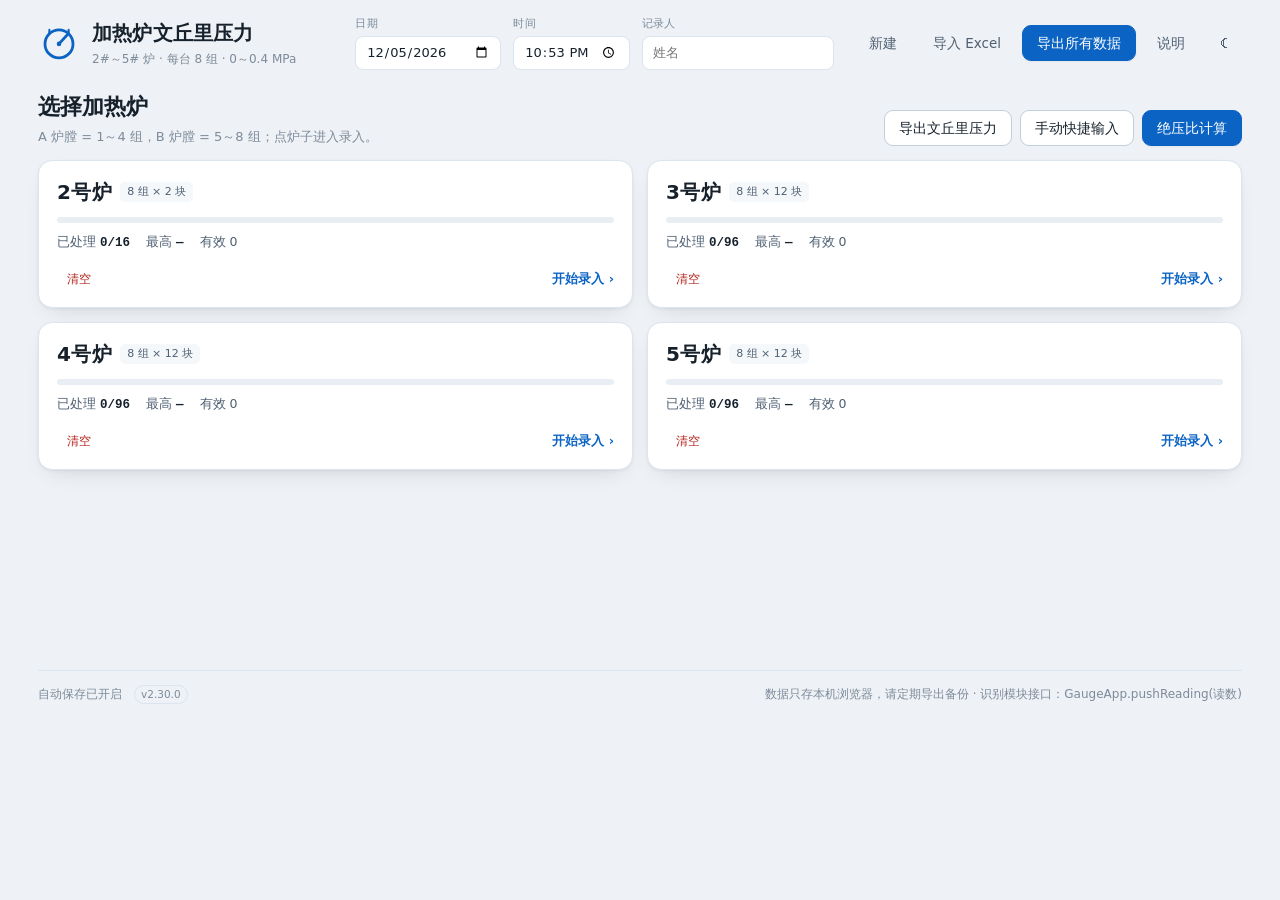
==== 读表软件_手机版.html @ d8439506 "feat: 导出和绝压比多页选择炉子与炉膛" ====
<!doctype html>
<html lang="zh-CN" data-theme="light">
<head>
<!-- 单文件手机版：CSS/JS 已内联，可直接发到手机用浏览器打开 -->
<meta charset="utf-8">
<meta name="viewport" content="width=device-width, initial-scale=1, viewport-fit=cover">
<meta name="color-scheme" content="light dark">
<meta name="theme-color" content="#0b64c4">
<meta name="mobile-web-app-capable" content="yes">
<meta name="apple-mobile-web-app-capable" content="yes">
<meta name="apple-mobile-web-app-status-bar-style" content="default">
<meta name="apple-mobile-web-app-title" content="读表">
<title>加热炉文丘里压力 · 快捷读数</title>
<link rel="icon" href="data:image/svg+xml,%3Csvg xmlns='http://www.w3.org/2000/svg' viewBox='0 0 48 48'%3E%3Ccircle cx='24' cy='25' r='16' fill='%23f4f7fb' stroke='%230b64c4' stroke-width='3'/%3E%3Cpath d='M24 25l9-11' stroke='%230b64c4' stroke-width='3' stroke-linecap='round'/%3E%3Ccircle cx='24' cy='25' r='2.6' fill='%230b64c4'/%3E%3C/svg%3E">
<link rel="manifest" href="manifest.webmanifest">
<link rel="apple-touch-icon" href="icons/apple-touch-icon.png">
<script>
window.addEventListener('beforeinstallprompt', function (e) {
  e.preventDefault();
  window.__hvpInstallPrompt = e;
});
</script>
<style>
/* ==========================================================================
   加热炉文丘里压力 · 样式
   浅色 / 深色、桌面 / 手机
   ========================================================================== */

:root {
  --bg: #eef1f5;
  --surface: #ffffff;
  --surface-2: #f5f8fb;
  --surface-3: #e9eef4;
  --line: #dce4ed;
  --line-strong: #c3cedb;
  --text: #16212c;
  --text-2: #4f6072;
  --muted: #7d8b9b;
  --brand: #0b64c4;
  --brand-dark: #0954a6;
  --brand-weak: #e8f1fc;
  --brand-ring: rgba(11, 100, 196, .18);
  --ok: #0f7a4d;
  --ok-weak: #e6f5ee;
  --warn: #a85a00;
  --warn-weak: #fdf1de;
  --danger: #b3261e;
  --danger-weak: #fdecea;
  --ex: #8b97a5;
  --shadow-sm: 0 1px 2px rgba(16, 32, 48, .05);
  --shadow: 0 1px 3px rgba(16, 32, 48, .06), 0 10px 24px -12px rgba(16, 32, 48, .16);
  --mono: ui-monospace, "Cascadia Mono", "SFMono-Regular", Consolas, "Liberation Mono", monospace;
  --sans: "Microsoft YaHei", "PingFang SC", "Hiragino Sans GB", "Noto Sans SC",
    "Source Han Sans SC", system-ui, -apple-system, "Segoe UI", Roboto, sans-serif;
}

[data-theme="dark"] {
  --bg: #0e151e;
  --surface: #172029;
  --surface-2: #1c2733;
  --surface-3: #22303f;
  --line: #2a3846;
  --line-strong: #3b4c5e;
  --text: #e8eef5;
  --text-2: #a9b8c8;
  --muted: #7f8fa2;
  --brand: #4a9bf0;
  --brand-dark: #2f86e0;
  --brand-weak: #16283c;
  --brand-ring: rgba(74, 155, 240, .25);
  --ok: #3ec28a;
  --ok-weak: #12301f;
  --warn: #f0a94a;
  --warn-weak: #33250f;
  --danger: #f06a60;
  --danger-weak: #361715;
  --ex: #6f7d8c;
  --shadow-sm: 0 1px 2px rgba(0, 0, 0, .3);
  --shadow: 0 1px 3px rgba(0, 0, 0, .4);
  color-scheme: dark;
}

* { box-sizing: border-box; }

html, body { margin: 0; padding: 0; }

body {
  background: var(--bg);
  color: var(--text);
  font-family: var(--sans);
  font-size: 14px;
  line-height: 1.5;
  -webkit-font-smoothing: antialiased;
}

[hidden] { display: none !important; }

:focus-visible { outline: 2px solid var(--brand); outline-offset: 2px; }

.app-shell {
  max-width: 1240px;
  margin: 0 auto;
  padding: 14px 18px 32px;
}

/* ---------------------------------------------------------------- 顶部 */

.topbar {
  display: flex;
  align-items: center;
  gap: 20px;
  flex-wrap: wrap;
  padding: 2px 0 14px;
}

.brand { display: flex; align-items: center; gap: 12px; }

.brand-mark { width: 42px; height: 42px; color: var(--brand); flex: none; }

.brand-text h1 {
  margin: 0;
  font-size: 20px;
  font-weight: 700;
  letter-spacing: .01em;
}

.brand-sub { margin: 2px 0 0; font-size: 12px; color: var(--muted); }

.meta-fields {
  display: flex;
  align-items: flex-end;
  gap: 12px;
  flex-wrap: wrap;
  margin-left: auto;
}

.field { display: flex; flex-direction: column; gap: 3px; min-width: 0; }

.field > span { font-size: 11px; color: var(--muted); letter-spacing: .02em; }

.field > input,
.field > select,
.field > textarea {
  height: 34px;
  padding: 0 10px;
  border: 1px solid var(--line);
  border-radius: 8px;
  background: var(--surface);
  color: var(--text);
  font: inherit;
  font-size: 13px;
  min-width: 0;
}

.field > input:focus,
.field > select:focus,
.field > textarea:focus {
  outline: none;
  border-color: var(--brand);
  box-shadow: 0 0 0 3px var(--brand-ring);
}

.topbar-actions { display: flex; align-items: center; gap: 6px; }

/* ---------------------------------------------------------------- 按钮 */

.btn {
  display: inline-flex;
  align-items: center;
  justify-content: center;
  gap: 6px;
  height: 36px;
  padding: 0 14px;
  border: 1px solid var(--line-strong);
  border-radius: 9px;
  background: var(--surface);
  color: var(--text);
  font: inherit;
  font-size: 13.5px;
  font-weight: 500;
  cursor: pointer;
  white-space: nowrap;
  transition: border-color .12s, background .12s, color .12s, transform .06s;
}

.btn:hover { border-color: var(--brand); color: var(--brand); }
.btn:active { transform: translateY(1px); }
.btn:disabled { opacity: .45; cursor: not-allowed; transform: none; }
.btn:disabled:hover { border-color: var(--line-strong); color: var(--text); }

.btn.primary {
  background: var(--brand);
  border-color: var(--brand);
  color: #fff;
  box-shadow: var(--shadow-sm);
}

.btn.primary:hover { background: var(--brand-dark); border-color: var(--brand-dark); color: #fff; }

.btn.ghost { border-color: transparent; background: transparent; color: var(--text-2); }

.btn.ghost:hover { background: var(--surface-2); color: var(--brand); }

.btn.install-btn { border-color: var(--brand); color: var(--brand); font-weight: 600; }

.btn.install-btn:hover { background: var(--brand-weak); border-color: var(--brand); color: var(--brand); }

.btn.danger-text { color: var(--danger); }
.btn.danger-text:hover { border-color: var(--danger); color: var(--danger); }

.btn.sm { height: 28px; padding: 0 9px; font-size: 12px; border-radius: 7px; }

.icon-btn {
  width: 36px;
  height: 36px;
  display: inline-flex;
  align-items: center;
  justify-content: center;
  border: 1px solid transparent;
  border-radius: 9px;
  background: transparent;
  color: var(--text-2);
  font-size: 16px;
  cursor: pointer;
}

.icon-btn:hover { background: var(--surface-2); color: var(--brand); }

/* ---------------------------------------------------------------- 页面标题 */

.view { min-height: 62vh; }

.file-warning {
  display: flex;
  align-items: flex-start;
  gap: 10px;
  flex-wrap: wrap;
  margin: 4px 0 14px;
  padding: 10px 12px;
  border: 1px solid #e6c46a;
  border-radius: 10px;
  background: #fff8e1;
  color: #6b4e00;
  font-size: 12.5px;
  line-height: 1.6;
}

.file-warning strong { flex: none; }

[data-theme="dark"] .file-warning {
  border-color: #6b5a25;
  background: #2a2415;
  color: #e8d79a;
}

.page-head {
  display: flex;
  align-items: flex-end;
  justify-content: space-between;
  gap: 14px;
  flex-wrap: wrap;
  margin: 6px 0 14px;
}

.page-title { margin: 0; font-size: 22px; font-weight: 700; }

.page-sub { margin: 4px 0 0; font-size: 13px; color: var(--muted); }

.page-actions { display: flex; gap: 8px; flex-wrap: wrap; justify-content: flex-end; }

.hint-line {
  margin: 14px 0 0;
  font-size: 12.5px;
  color: var(--muted);
  line-height: 1.7;
}

/* ---------------------------------------------------------------- 手动快捷输入 */

.quick-paste {
  margin: 0 0 14px;
  padding: 12px;
  border: 1px solid var(--line);
  border-radius: 12px;
  background: var(--surface);
}

.quick-paste-head {
  display: flex;
  align-items: baseline;
  gap: 10px;
  flex-wrap: wrap;
  margin-bottom: 8px;
}

.quick-paste-head strong { font-size: 14px; }

.quick-text {
  width: 100%;
  min-height: 132px;
  resize: vertical;
  padding: 10px 12px;
  border: 1px solid var(--line-strong);
  border-radius: 9px;
  background: var(--surface-2);
  color: var(--text);
  font-family: var(--mono);
  font-size: 13px;
  line-height: 1.6;
}

.quick-text:focus { outline: 2px solid var(--brand-ring); border-color: var(--brand); }

.quick-paste-actions {
  display: flex;
  gap: 8px;
  flex-wrap: wrap;
  margin-top: 8px;
}

.quick-issues {
  margin: 0 0 12px;
  padding: 10px 12px;
  border: 1px solid var(--line);
  border-radius: 10px;
  background: var(--surface);
}

.quick-issue {
  font-size: 12.5px;
  line-height: 1.7;
  color: var(--text-2);
}

.quick-issue + .quick-issue { margin-top: 4px; }

.quick-issue.error { color: var(--danger); }

.quick-issue.warn { color: #8a5a00; }

[data-theme="dark"] .quick-issue.warn { color: #e8c16a; }

.quick-success {
  margin: 0 0 12px;
  padding: 9px 12px;
  border: 1px solid var(--ok);
  border-radius: 10px;
  color: var(--ok);
  background: var(--ok-weak);
  font-size: 13px;
}

.quick-empty {
  padding: 28px 12px;
  text-align: center;
  color: var(--muted);
  font-size: 13px;
}

.quick-furnace {
  margin: 0 0 14px;
  padding: 12px;
  border: 1px solid var(--line);
  border-radius: 12px;
  background: var(--surface);
}

.quick-f-head {
  display: flex;
  align-items: center;
  gap: 10px;
  flex-wrap: wrap;
}

.quick-f-head h3 { margin: 0; font-size: 17px; }

.quick-f-head .tag { margin-left: auto; }

.quick-f-head .seg { margin-left: auto; }

.quick-groups {
  display: grid;
  grid-template-columns: repeat(2, minmax(0, 1fr));
  gap: 10px;
  margin-top: 10px;
}

.quick-group {
  min-width: 0;
  padding: 10px;
  border: 1px solid var(--line);
  border-radius: 10px;
  background: var(--surface-2);
}

.quick-group-head {
  display: flex;
  align-items: center;
  justify-content: space-between;
  gap: 8px;
  margin-bottom: 6px;
}

.quick-group-head strong { font-size: 13px; }

.quick-group-head .tag.small {
  margin: 0;
  padding: 1px 6px;
  font-size: 10.5px;
}

.quick-editors {
  display: flex;
  align-items: flex-end;
  justify-content: space-between;
  gap: 12px;
}

.quick-field {
  display: flex;
  flex-direction: column;
  align-items: center;
  gap: 4px;
}

.quick-label {
  font-size: 10.5px;
  color: var(--muted);
  white-space: nowrap;
}

.quick-gauge {
  display: flex;
  flex-direction: column;
  align-items: center;
  gap: 1px;
}

.quick-gauge-value {
  min-width: 48px;
  text-align: center;
  font-size: 22px;
  font-variant-numeric: tabular-nums;
  line-height: 1.15;
}

.quick-gauge-value.is-empty { color: var(--muted); }

.quick-gauge-row {
  display: flex;
  align-items: center;
  gap: 10px;
}

.quick-gauge-slider-wrap {
  display: flex;
  flex-direction: column;
  align-items: center;
  gap: 1px;
}

.quick-gauge-slider {
  width: 110px;
  height: 24px;
  accent-color: var(--brand);
  cursor: pointer;
  touch-action: pan-y;
}

.quick-gauge-scale {
  display: flex;
  justify-content: space-between;
  width: 100%;
  color: var(--muted);
  font-size: 9px;
}

.qstep {
  display: inline-flex;
  align-items: center;
  justify-content: center;
  width: 34px;
  height: 24px;
  padding: 0;
  border: 1px solid var(--line-strong);
  border-radius: 5px;
  background: var(--surface);
  color: var(--brand);
  font-size: 11px;
  line-height: 1;
  cursor: pointer;
  touch-action: manipulation;
}

.qstep:hover { background: var(--brand-weak); border-color: var(--brand); }

.quick-digits {
  display: flex;
  align-items: flex-start;
  gap: 5px;
}

.quick-int {
  padding-top: 22px;
  font-size: 20px;
  font-variant-numeric: tabular-nums;
}

.q-digit {
  display: flex;
  flex-direction: column;
  align-items: center;
  gap: 1px;
}

.q-digit strong {
  width: 22px;
  text-align: center;
  font-size: 23px;
  font-variant-numeric: tabular-nums;
  line-height: 1.15;
}

.q-digit.is-empty strong { color: var(--muted); }

.q-digit .qstep { width: 30px; height: 22px; font-size: 10px; }

.q-digit-label {
  margin-top: 1px;
  font-size: 9.5px;
  color: var(--muted);
  white-space: nowrap;
}

.quick-apply {
  display: flex;
  align-items: center;
  justify-content: flex-end;
  gap: 12px;
  flex-wrap: wrap;
  margin: 16px 0 0;
  padding: 12px;
  border: 1px solid var(--line);
  border-radius: 12px;
  background: var(--surface);
}

.quick-apply-hint {
  flex: 1;
  min-width: 220px;
  font-size: 12px;
  color: var(--muted);
}

.quick-select-footer {
  display: flex;
  justify-content: flex-end;
  gap: 8px;
  flex-wrap: wrap;
  margin-top: 10px;
}

@media (max-width: 640px) {
  .quick-select-footer .btn { flex: 1; }
}

.quick-select-grid {
  display: grid;
  grid-template-columns: repeat(2, minmax(0, 1fr));
  gap: 12px;
  margin: 0 0 14px;
}

.quick-select-card {
  position: relative;
  padding: 14px 14px 46px;
  border: 1px solid var(--line);
  border-radius: 12px;
  background: var(--surface);
  cursor: pointer;
  transition: border-color .15s, box-shadow .15s;
}

.quick-select-card:hover,
.quick-select-card:focus-visible {
  border-color: var(--brand);
  box-shadow: 0 0 0 3px var(--brand-ring);
  outline: none;
}

.quick-select-card.is-empty {
  border-style: dashed;
  background: var(--surface-2);
}

.quick-select-card.is-empty .fc-go { color: var(--muted); }

.quick-select-head {
  display: flex;
  align-items: center;
  gap: 8px;
  flex-wrap: wrap;
}

.quick-select-head h3 { margin: 0; font-size: 20px; }

.quick-select-sub {
  margin: 6px 0 0;
  font-size: 12px;
  color: var(--muted);
}

.quick-select-controls {
  display: flex;
  align-items: center;
  justify-content: flex-end;
  gap: 8px;
  flex-wrap: wrap;
  margin-top: 8px;
  padding-right: 78px;
}

.quick-select-controls .seg { margin-left: auto; }

.quick-select-card .fc-go {
  position: absolute;
  right: 14px;
  bottom: 12px;
  color: var(--brand);
  font-size: 13px;
  font-weight: 600;
}

.quick-furnace-bar {
  display: flex;
  align-items: center;
  justify-content: space-between;
  gap: 12px;
  flex-wrap: wrap;
  max-width: 760px;
  margin: 0 auto 12px;
  padding: 10px 12px;
  border: 1px solid var(--line);
  border-radius: 12px;
  background: var(--surface);
}

.quick-progress strong { font-size: 17px; }

.quick-progress span { font-size: 12px; color: var(--muted); }

.quick-bar-actions {
  display: flex;
  align-items: center;
  gap: 8px;
  flex-wrap: wrap;
}

.quick-bar-actions .tag { margin: 0; }

.quick-reverse.active {
  border-color: var(--brand);
  color: var(--brand);
  background: var(--brand-weak);
}

.quick-single-wrap {
  max-width: 760px;
  margin: 0 auto;
}

.quick-default-hint {
  max-width: 760px;
  margin: 0 auto 10px;
  padding: 8px 12px;
  border: 1px dashed var(--line-strong);
  border-radius: 9px;
  background: var(--surface-2);
  color: var(--muted);
  font-size: 12px;
  line-height: 1.6;
}

.quick-group-single {
  padding: 20px;
  min-height: 220px;
}

.quick-group-single .quick-group-head { margin-bottom: 14px; }

.quick-group-single .quick-group-head strong { font-size: 20px; }

.quick-group-single .quick-group-head .tag.small {
  padding: 2px 9px;
  font-size: 12px;
}

.quick-group-single .quick-editors {
  gap: 24px;
  justify-content: space-around;
  align-items: center;
}

.quick-group-single .quick-label { font-size: 13px; }

.quick-group-single .quick-gauge-value {
  min-width: 100px;
  font-size: 52px;
}

.quick-group-single .quick-gauge-slider {
  width: 140px;
  height: 30px;
}

.quick-group-single .qstep {
  width: 46px;
  height: 36px;
  border-radius: 7px;
  font-size: 16px;
}

.quick-group-single .q-digit .qstep {
  width: 42px;
  height: 32px;
  font-size: 14px;
}

.quick-group-single .q-digit strong {
  width: 36px;
  font-size: 48px;
}

.quick-group-single .quick-int {
  padding-top: 34px;
  font-size: 40px;
}

.quick-group-single .q-digit-label {
  margin-top: 3px;
  font-size: 11.5px;
}

.quick-nav {
  display: flex;
  gap: 10px;
  max-width: 760px;
  margin: 14px auto 0;
}

.quick-nav .btn {
  flex: 1;
  height: 46px;
  font-size: 15px;
}

.quick-nav .btn[disabled] {
  opacity: .4;
  cursor: not-allowed;
}

.quick-nav-hint {
  max-width: 760px;
  margin: 8px auto 0;
  text-align: center;
  font-size: 12px;
  color: var(--muted);
}

.quick-furnace-apply {
  display: flex;
  align-items: center;
  justify-content: flex-end;
  gap: 10px;
  flex-wrap: wrap;
  max-width: 760px;
  margin: 16px auto 0;
  padding: 12px;
  border: 1px solid var(--line);
  border-radius: 12px;
  background: var(--surface);
}

@media (max-width: 760px) {
  .quick-groups { grid-template-columns: 1fr; }
  .quick-editors { gap: 10px; }
  .quick-apply { justify-content: stretch; }
  .quick-apply .btn { flex: 1; }
  .quick-select-grid { grid-template-columns: 1fr; }
  .quick-furnace-bar {
    flex-direction: column;
    align-items: stretch;
  }
  .quick-bar-actions { justify-content: space-between; }
  .quick-group-single { padding: 14px; }
  .quick-group-single .quick-editors { gap: 12px; }
  .quick-group-single .quick-gauge-value { font-size: 44px; min-width: 80px; }
  .quick-group-single .quick-gauge-slider { width: 100px; height: 28px; }
  .quick-group-single .quick-gauge-row { gap: 4px; flex-direction: column; }
  .quick-group-single .q-digit strong { width: 30px; font-size: 42px; }
  .quick-group-single .quick-int { padding-top: 30px; font-size: 34px; }
  .quick-group-single .qstep { width: 40px; height: 32px; font-size: 14px; }
  .quick-group-single .q-digit .qstep { width: 36px; height: 29px; font-size: 12px; }
  .quick-furnace-apply { justify-content: stretch; }
  .quick-furnace-apply .btn { flex: 1; }
}

@media (max-width: 380px) {
  .qstep { width: 30px; height: 23px; }
  .q-digit .qstep { width: 27px; height: 21px; }
  .q-digit strong { width: 20px; font-size: 21px; }
  .quick-int { font-size: 18px; }
  .quick-gauge-value { font-size: 20px; }
  .quick-group-single .quick-gauge-value { font-size: 38px; min-width: 70px; }
  .quick-group-single .quick-gauge-slider { width: 78px; height: 26px; }
  .quick-group-single .q-digit strong { width: 26px; font-size: 38px; }
  .quick-group-single .quick-int { padding-top: 26px; font-size: 30px; }
  .quick-group-single .qstep { width: 34px; height: 29px; }
  .quick-group-single .q-digit .qstep { width: 31px; height: 26px; }
}

/* ---------------------------------------------------------------- 指标 */

.kpis {
  display: grid;
  grid-template-columns: repeat(3, minmax(0, 1fr));
  gap: 12px;
  margin-bottom: 16px;
}

.kpi {
  display: flex;
  flex-direction: column;
  gap: 2px;
  padding: 13px 16px;
  border: 1px solid var(--line);
  border-radius: 12px;
  background: var(--surface);
  box-shadow: var(--shadow-sm);
}

.kpi-label { font-size: 12px; color: var(--muted); }

.kpi-value {
  font-family: var(--mono);
  font-size: 24px;
  font-weight: 700;
  line-height: 1.25;
  font-variant-numeric: tabular-nums;
}

.kpi-sub { font-size: 11.5px; color: var(--muted); }

/* ---------------------------------------------------------------- 炉子卡片 */

.furnace-grid {
  display: grid;
  grid-template-columns: repeat(2, minmax(0, 1fr));
  gap: 14px;
}

.furnace-card {
  position: relative;
  display: flex;
  flex-direction: column;
  gap: 10px;
  padding: 16px 18px 14px;
  border: 1px solid var(--line);
  border-radius: 14px;
  background: var(--surface);
  box-shadow: var(--shadow);
  cursor: pointer;
  transition: border-color .12s, transform .12s;
}

.furnace-card:hover { border-color: var(--brand); transform: translateY(-1px); }
.furnace-card:focus-visible { outline: 2px solid var(--brand); outline-offset: 2px; }

.furnace-card.done { border-color: rgba(15, 122, 77, .35); }

.fc-top { display: flex; align-items: center; gap: 8px; flex-wrap: wrap; }

.fc-title { font-size: 20px; letter-spacing: .02em; }

.tag {
  display: inline-flex;
  align-items: center;
  height: 20px;
  padding: 0 7px;
  border-radius: 5px;
  background: var(--surface-2);
  color: var(--text-2);
  font-size: 11px;
  white-space: nowrap;
}

.tag.side { background: var(--brand-weak); color: var(--brand); }
.tag.ok { background: var(--ok-weak); color: var(--ok); }

.fc-bar {
  height: 6px;
  border-radius: 3px;
  background: var(--surface-3);
  overflow: hidden;
}

.fc-bar > span {
  display: block;
  height: 100%;
  border-radius: 3px;
  background: linear-gradient(90deg, var(--brand), #4a9bf0);
  transition: width .3s ease;
}

.fc-stats {
  display: flex;
  gap: 16px;
  flex-wrap: wrap;
  font-size: 12.5px;
  color: var(--text-2);
}

.fc-stats b {
  font-family: var(--mono);
  color: var(--text);
  font-variant-numeric: tabular-nums;
}

.fc-ratio { font-size: 12px; color: var(--warn); }

.fc-actions {
  display: flex;
  align-items: center;
  justify-content: space-between;
  gap: 8px;
  margin-top: 2px;
}

.fc-clear { color: var(--danger); }

.fc-go {
  font-size: 13px;
  color: var(--brand);
  font-weight: 600;
}

/* ---------------------------------------------------------------- 单炉页头 */

.furnace-head {
  display: flex;
  align-items: center;
  gap: 12px;
  flex-wrap: wrap;
  padding: 4px 0 12px;
  margin-bottom: 12px;
  border-bottom: 1px solid var(--line);
}

.furnace-head .back { padding-left: 6px; }

/* 单炉页：隐藏全局顶栏，只留炉号/炉膛和返回 */
body.furnace-mode .topbar { display: none; }

body.furnace-mode .app-shell { padding-top: 8px; }

.furnace-head.compact {
  flex-direction: column;
  align-items: stretch;
  gap: 8px;
  margin-bottom: 4px;
  padding: 0 0 6px;
  border-bottom: 0;
}

.fh-line1 {
  display: flex;
  align-items: center;
  gap: 10px;
  flex-wrap: wrap;
}

.fh-line1 .fh-name { margin: 0; font-size: 22px; }

.fh-line2 {
  display: flex;
  align-items: center;
  gap: 10px;
}

.fh-line2 .back {
  min-width: 180px;
  height: 44px;
  padding: 0 18px;
  font-size: 15px;
}

.swipe-hint {
  color: var(--muted);
  font-size: 11px;
  display: none;
}

@media (max-width: 640px) {
  .fh-line2 .back { flex: 1; }
  .swipe-hint { display: inline; }
}

.furnace-foot-tools {
  display: flex;
  justify-content: flex-start;
  padding: 2px 0 6px;
}

.fh-title { display: flex; align-items: center; gap: 8px; }

.fh-title h2 { margin: 0; font-size: 22px; }

.fh-progress {
  font-size: 12.5px;
  color: var(--text-2);
  font-variant-numeric: tabular-nums;
}

.fh-actions { display: flex; gap: 6px; margin-left: auto; }

/* 分段控件 */

.seg {
  display: inline-flex;
  padding: 2px;
  border: 1px solid var(--line);
  border-radius: 9px;
  background: var(--surface-2);
}

.seg-btn {
  border: 0;
  border-radius: 7px;
  background: transparent;
  color: var(--text-2);
  font: inherit;
  font-size: 12.5px;
  padding: 5px 12px;
  cursor: pointer;
  white-space: nowrap;
}

.seg-btn:hover { color: var(--text); }

.seg-btn.active {
  background: var(--surface);
  color: var(--brand);
  font-weight: 600;
  box-shadow: var(--shadow-sm);
}

/* ---------------------------------------------------------------- 组步进 */

.stepper {
  display: flex;
  flex-direction: column;
  gap: 8px;
  margin-bottom: 12px;
}

.band {
  display: flex;
  align-items: center;
  gap: 10px;
  flex-wrap: wrap;
}

.band-label {
  width: 48px;
  flex: none;
  font-size: 11.5px;
  font-weight: 600;
  color: var(--muted);
}

.band-groups { display: flex; gap: 6px; flex-wrap: wrap; }

.group-chip {
  display: flex;
  flex-direction: column;
  align-items: center;
  gap: 1px;
  min-width: 52px;
  padding: 4px 8px;
  border: 1px solid var(--line);
  border-radius: 8px;
  background: var(--surface);
  color: var(--text-2);
  font: inherit;
  cursor: pointer;
  transition: border-color .12s, background .12s;
}

.group-chip:hover { border-color: var(--brand); }

.group-chip.active {
  border-color: var(--brand);
  background: var(--brand-weak);
  color: var(--brand);
}

.group-chip .gc-num { font-size: 13px; font-weight: 700; }

.group-chip .gc-max {
  font-family: var(--mono);
  font-size: 10.5px;
  font-variant-numeric: tabular-nums;
  color: var(--muted);
}

.group-chip.active .gc-max { color: var(--brand); }
.group-chip.full .gc-max { color: var(--ok); }

/* ---------------------------------------------------------------- 当前组 */

.group-card {
  border: 1px solid var(--line);
  border-radius: 14px;
  background: var(--surface);
  box-shadow: var(--shadow);
  padding: 14px 16px 12px;
  margin-bottom: 14px;
}

.group-head {
  display: flex;
  align-items: center;
  gap: 12px;
  flex-wrap: wrap;
  padding-bottom: 10px;
  border-bottom: 1px dashed var(--line);
}

.gh-title { display: flex; align-items: center; gap: 8px; }

.circled {
  display: inline-flex;
  align-items: center;
  justify-content: center;
  width: 30px;
  height: 30px;
  border-radius: 50%;
  background: var(--brand-weak);
  color: var(--brand);
  font-size: 16px;
  font-weight: 700;
}

.gh-title h3 { margin: 0; font-size: 18px; }

.gh-chips { display: flex; gap: 6px; flex-wrap: wrap; flex: 1 1 220px; }

.chip {
  font-size: 12px;
  padding: 3px 9px;
  border-radius: 999px;
  background: var(--surface-2);
  border: 1px solid var(--line);
  color: var(--text-2);
  font-variant-numeric: tabular-nums;
  white-space: nowrap;
}

.chip.ok { color: var(--ok); background: var(--ok-weak); border-color: transparent; }
.chip.warn { color: var(--warn); background: var(--warn-weak); border-color: transparent; }
.chip.max { color: var(--brand); background: var(--brand-weak); border-color: transparent; }
.chip.muted { color: var(--muted); }

.gh-actions { display: flex; gap: 6px; }

.target-line {
  padding: 9px 0 3px;
  font-size: 12.5px;
  color: var(--brand);
}

/* 相机实时预览：单炉页主区域 */
.camera-panel {
  position: relative;
  width: 100%;
  height: clamp(190px, 38vh, 420px);
  margin-bottom: 10px;
  border: 1px solid var(--line);
  border-radius: 14px;
  overflow: hidden;
  background: #0b0f14;
  box-shadow: var(--shadow);
}

.camera-panel video {
  display: block;
  width: 100%;
  height: 100%;
  object-fit: cover;
}

.camera-placeholder {
  position: absolute;
  inset: 0;
  display: flex;
  flex-direction: column;
  align-items: center;
  justify-content: center;
  gap: 6px;
  padding: 18px;
  text-align: center;
  color: #d7e0ea;
  background: radial-gradient(circle at 50% 40%, #1d2b3a, #0b0f14 70%);
}

.camera-placeholder.hidden { display: none; }

.camera-placeholder strong { font-size: 16px; }
.camera-placeholder span { color: #9fb0c2; font-size: 12px; }
.cam-icon { font-size: 36px; color: #7f9ab5; }

.camera-overlay {
  position: absolute;
  top: 0;
  left: 0;
  right: 0;
  display: flex;
  align-items: center;
  justify-content: space-between;
  gap: 8px;
  padding: 10px 12px;
  background: linear-gradient(rgba(0, 0, 0, .55), rgba(0, 0, 0, 0));
  pointer-events: none;
}

.cam-target,
.cam-state {
  padding: 4px 8px;
  border-radius: 6px;
  background: rgba(0, 0, 0, .55);
  color: #fff;
  font-size: 12.5px;
  white-space: nowrap;
}

.cam-state { color: #b9e6c9; font-size: 11.5px; }

.scan-frame {
  position: absolute;
  inset: 14% 9%;
  border: 1px solid rgba(255, 255, 255, .38);
  border-radius: 10px;
  pointer-events: none;
}

.scan-frame::before { content: ''; }

/* 识别主控制：上一组 | 开始/暂停识别（大） | 下一组 */
.control-panel {
  display: flex;
  flex-direction: column;
  gap: 8px;
  margin-bottom: 12px;
}

.nav-big {
  display: grid;
  grid-template-columns: auto minmax(0, 1fr) auto;
  gap: 8px;
  align-items: stretch;
}

.nav-big .nav-side { height: 48px; }

.btn-recognize {
  width: 100%;
  height: 48px;
  font-size: 17px;
  font-weight: 700;
  letter-spacing: .04em;
}

.action-row {
  display: grid;
  grid-template-columns: 1fr 1fr;
  gap: 8px;
}

.action-row .btn { height: 42px; }

/* 读数网格：每行 6 块，12 块两行 */

.cell-grid {
  display: grid;
  grid-template-columns: repeat(6, minmax(0, 1fr));
  gap: 8px;
  padding: 8px 0 10px;
}

.cell-grid.cols-2 {
  grid-template-columns: repeat(2, minmax(0, 340px));
  justify-content: start;
}

.cell {
  position: relative;
  display: flex;
  flex-direction: column;
  gap: 4px;
  padding: 6px 6px 5px;
  border: 1px solid var(--line);
  border-radius: 9px;
  background: var(--surface);
  transition: border-color .12s, box-shadow .12s;
}

.cell:hover { border-color: var(--line-strong); }

.cell:focus-within {
  border-color: var(--brand);
  box-shadow: 0 0 0 3px var(--brand-ring);
  z-index: 1;
}

.cell-input {
  width: 100%;
  min-width: 0;
  padding: 2px 0;
  border: 0;
  background: transparent;
  color: var(--text);
  font-family: var(--mono);
  font-size: 20px;
  font-weight: 600;
  text-align: center;
  font-variant-numeric: tabular-nums;
}

.cell-input:focus { outline: none; }

.cell-input::placeholder { color: var(--muted); opacity: .4; font-weight: 400; }

.cell-input.invalid { color: var(--danger); }

.cell-actions {
  display: flex;
  align-items: center;
  gap: 3px;
  width: 100%;
}

.cell-idx { color: var(--muted); font-family: var(--mono); flex: 1; }

.cell-ex,
.cell-skip {
  display: inline-flex;
  align-items: center;
  height: 15px;
  padding: 0 4px;
  border: 1px solid var(--line);
  border-radius: 4px;
  background: transparent;
  color: var(--muted);
  font: inherit;
  font-size: 9.5px;
  line-height: 1;
  cursor: pointer;
  white-space: nowrap;
}

.cell-ex:hover { color: var(--warn); border-color: var(--warn); }
.cell-skip:hover { color: var(--brand); border-color: var(--brand); }

.cell-ex.active { background: var(--warn); border-color: var(--warn); color: #fff; }
.cell-skip.active { background: var(--brand); border-color: var(--brand); color: #fff; }

.cell.is-skipped {
  border-style: dashed;
  background: var(--surface-2);
}

.cell.is-skipped .cell-input {
  color: var(--muted);
  font-size: 12px;
}

.cell.is-skipped .cell-input::placeholder { color: var(--muted); }

.cell.is-start {
  border-color: var(--warn);
  box-shadow: inset 0 0 0 2px var(--warn);
}

.cell.is-start .cell-input { color: var(--warn); }

.cell.is-excluded .cell-input {
  text-decoration: line-through;
  color: var(--ex);
  font-weight: 500;
}

.cell.is-over { border-color: rgba(179, 38, 30, .5); }

.cell.is-over .cell-input { color: var(--danger); }

.cell.is-max { box-shadow: inset 0 0 0 2px var(--brand); }

.cell.is-max .cell-idx { color: var(--brand); font-weight: 700; }

/* 组底部导航 */

.group-nav {
  display: flex;
  align-items: center;
  gap: 10px;
  padding-top: 10px;
  border-top: 1px solid var(--line);
}

.nav-info {
  flex: 1;
  text-align: center;
  font-size: 12px;
  color: var(--muted);
  font-variant-numeric: tabular-nums;
}

/* ---------------------------------------------------------------- 面板 */

.panel {
  margin-bottom: 14px;
  border: 1px solid var(--line);
  border-radius: 14px;
  background: var(--surface);
  box-shadow: var(--shadow);
  overflow: hidden;
}

.panel-head {
  display: flex;
  align-items: baseline;
  gap: 12px;
  flex-wrap: wrap;
  padding: 12px 16px;
  border-bottom: 1px solid var(--line);
  background: var(--surface-2);
}

.panel-title { margin: 0; font-size: 14px; font-weight: 700; }

.panel-note { font-size: 11.5px; color: var(--muted); }

.panel-body { padding: 14px 16px 16px; }

/* 集合管压力 */

.ratio-row {
  display: flex;
  align-items: center;
  gap: 14px;
  flex-wrap: wrap;
  padding: 8px 0;
  border-bottom: 1px dashed var(--line);
}

.ratio-row:last-of-type { border-bottom: 0; }

.ratio-field { display: flex; align-items: center; gap: 8px; }

.ratio-label {
  font-size: 12.5px;
  color: var(--text-2);
  white-space: nowrap;
}

.ratio-input {
  width: 104px;
  height: 32px;
  padding: 0 8px;
  border: 1px solid var(--line);
  border-radius: 7px;
  background: var(--surface);
  color: var(--text);
  font-family: var(--mono);
  font-size: 14px;
  font-variant-numeric: tabular-nums;
}

.ratio-input:focus {
  outline: none;
  border-color: var(--brand);
  box-shadow: 0 0 0 3px var(--brand-ring);
}

.ratio-max { font-size: 12px; color: var(--muted); }

.ratio-value {
  font-family: var(--mono);
  font-size: 13.5px;
  font-weight: 600;
  color: var(--text);
  font-variant-numeric: tabular-nums;
}

.badge-best {
  display: inline-flex;
  align-items: center;
  height: 20px;
  padding: 0 8px;
  border-radius: 999px;
  background: var(--warn);
  color: #fff;
  font-size: 11px;
}

.best-line {
  margin-top: 10px;
  padding: 10px 12px;
  border-radius: 8px;
  background: var(--brand-weak);
  color: var(--brand);
  font-size: 13px;
  font-weight: 600;
  font-variant-numeric: tabular-nums;
}

/* 汇总表 */

.data-table {
  width: 100%;
  border-collapse: collapse;
  font-size: 13px;
}

.data-table th,
.data-table td {
  padding: 8px 10px;
  border-bottom: 1px solid var(--line);
  text-align: left;
  white-space: nowrap;
}

.data-table thead th {
  background: var(--surface-2);
  color: var(--text-2);
  font-size: 11.5px;
  font-weight: 600;
  border-bottom: 1px solid var(--line-strong);
}

.data-table td.num,
.data-table th.num {
  text-align: right;
  font-family: var(--mono);
  font-variant-numeric: tabular-nums;
}

.data-table .strong { font-weight: 700; }

.data-table tbody tr:last-child td { border-bottom: 0; }

.data-table .warn-text { color: var(--warn); }

.table-wrap { overflow: auto; }

.summary-table td:first-child { font-weight: 600; white-space: nowrap; }

.summary-panel .table-wrap { padding: 0 2px 2px; }

.summary-panel .panel-body { padding: 10px 16px 14px; }

.ratio-panel .panel-body { padding-top: 10px; }

/* ---------------------------------------------------------------- 导出 */

.dialog-wide { width: min(820px, calc(100vw - 28px)); }

.export-preview {
  margin: 12px 0;
  padding: 14px 16px;
  max-height: 46vh;
  overflow: auto;
  border-radius: 10px;
  border: 1px solid var(--line);
  background: var(--surface-2);
  color: var(--text);
  font-family: var(--mono), "Segoe UI Symbol", "Microsoft YaHei", "PingFang SC", sans-serif;
  font-size: 14px;
  line-height: 1.9;
  white-space: pre;
}

.export-preview:focus { outline: none; }

.export-select {
  margin: 10px 0;
  padding: 10px 12px;
  border: 1px solid var(--line);
  border-radius: 10px;
  background: var(--surface);
}

.export-select-head {
  display: flex;
  align-items: center;
  justify-content: space-between;
  gap: 8px;
  font-size: 13px;
}

.export-select-actions {
  display: flex;
  gap: 6px;
}

.export-select-actions .btn {
  padding: 4px 8px;
  font-size: 12px;
}

.export-select-row {
  display: flex;
  flex-wrap: wrap;
  gap: 8px 14px;
  margin-top: 8px;
}

.export-select-label {
  display: inline-flex;
  align-items: center;
  gap: 5px;
  font-size: 13px;
  cursor: pointer;
}

.export-select-check {
  width: 17px;
  height: 17px;
  accent-color: var(--brand);
  cursor: pointer;
}

.pick-tools {
  display: flex;
  gap: 6px;
  flex-wrap: wrap;
  margin-bottom: 6px;
}

.pick-row {
  display: flex;
  align-items: center;
  justify-content: space-between;
  gap: 12px;
  flex-wrap: wrap;
  padding: 10px 0;
  border-bottom: 1px solid var(--line);
}

.pick-row:last-child { border-bottom: 0; }

.pick-main {
  display: inline-flex;
  align-items: center;
  gap: 8px;
  font-size: 15px;
  cursor: pointer;
}

.pick-check {
  width: 18px;
  height: 18px;
  accent-color: var(--brand);
  cursor: pointer;
}

.pick-actions {
  display: flex;
  justify-content: flex-end;
  gap: 8px;
  flex-wrap: wrap;
  margin-top: 12px;
}

.export-page-preview { max-height: 60vh; }

@media (max-width: 640px) {
  .pick-actions .btn { flex: 1; }
}

/* 导出所有数据：摘要 */
.export-summary {
  margin: 12px 0;
  padding: 4px 2px;
  max-height: 46vh;
  overflow: auto;
}

.export-summary:focus { outline: none; }

.es-meta {
  margin: 0 0 10px;
  color: var(--muted);
  font-size: 13px;
}

.es-table {
  width: 100%;
  border-collapse: collapse;
  font-size: 13px;
}

.es-table th,
.es-table td {
  padding: 8px 10px;
  border-bottom: 1px solid var(--line);
  text-align: left;
  vertical-align: middle;
}

.es-table th {
  color: var(--muted);
  font-weight: 600;
  font-size: 12px;
}

.es-table tbody tr:last-child td { border-bottom: 0; }

.es-ratio {
  font-variant-numeric: tabular-nums;
  white-space: nowrap;
}

.es-max {
  font-weight: 700;
  color: var(--brand);
}

/* ---------------------------------------------------------------- 对话框 */

.dialog {
  width: min(720px, calc(100vw - 28px));
  max-height: calc(100vh - 60px);
  padding: 0;
  border: 0;
  border-radius: 16px;
  background: var(--surface);
  color: var(--text);
  box-shadow: 0 30px 80px rgba(8, 20, 34, .35);
  overflow: hidden;
}

.dialog::backdrop { background: rgba(10, 20, 32, .48); }

.dialog form {
  display: flex;
  flex-direction: column;
  max-height: calc(100vh - 60px);
}

.dialog-head {
  display: flex;
  align-items: center;
  justify-content: space-between;
  gap: 12px;
  padding: 15px 20px;
  border-bottom: 1px solid var(--line);
}

.dialog-head h2 { margin: 0; font-size: 17px; }

.dialog-head .icon-btn:focus,
.dialog-head .icon-btn:focus-visible {
  outline: none;
  background: var(--surface-2);
  color: var(--brand);
}

.dialog-body { padding: 18px 20px; overflow: auto; }

.dialog-foot {
  display: flex;
  justify-content: flex-end;
  gap: 10px;
  padding: 13px 20px;
  border-top: 1px solid var(--line);
  background: var(--surface-2);
}

.hint { margin: 0 0 12px; font-size: 12.5px; color: var(--muted); line-height: 1.7; }

.textarea {
  width: 100%;
  padding: 10px 12px;
  border: 1px solid var(--line);
  border-radius: 10px;
  background: var(--surface);
  color: var(--text);
  font-family: var(--mono);
  font-size: 13.5px;
  line-height: 1.7;
  resize: vertical;
}

.textarea:focus {
  outline: none;
  border-color: var(--brand);
  box-shadow: 0 0 0 3px var(--brand-ring);
}

.check {
  display: inline-flex;
  align-items: center;
  gap: 8px;
  margin-top: 12px;
  font-size: 13px;
  color: var(--text-2);
  cursor: pointer;
}

.check input { width: 16px; height: 16px; accent-color: var(--brand); }

.help-body h3 { font-size: 14px; margin: 18px 0 8px; }
.help-body h3:first-child { margin-top: 0; }
.help-body ul { margin: 0; padding-left: 20px; }
.help-body li { margin: 5px 0; font-size: 13px; color: var(--text-2); line-height: 1.7; }
.help-body b { color: var(--text); }
.help-body code {
  padding: 1px 5px;
  border-radius: 4px;
  background: var(--surface-2);
  font-family: var(--mono);
  font-size: 12px;
}

/* ---------------------------------------------------------------- 提示 */

.toasts {
  position: fixed;
  left: 50%;
  bottom: 24px;
  transform: translateX(-50%);
  display: flex;
  flex-direction: column;
  align-items: center;
  gap: 8px;
  z-index: 120;
  pointer-events: none;
  width: max-content;
  max-width: calc(100vw - 32px);
}

.toast {
  padding: 9px 16px;
  border-radius: 10px;
  background: #21303f;
  color: #fff;
  font-size: 13px;
  box-shadow: 0 10px 30px rgba(8, 20, 34, .3);
  animation: toast-in .18s ease;
}

.toast.ok { background: #0d6b45; }
.toast.warn { background: #8f5100; }
.toast.error { background: #a02020; }

.toast.out {
  opacity: 0;
  transform: translateY(6px);
  transition: opacity .24s, transform .24s;
}

@keyframes toast-in {
  from { opacity: 0; transform: translateY(8px); }
  to { opacity: 1; transform: translateY(0); }
}

/* ---------------------------------------------------------------- 页脚 */

.foot {
  display: flex;
  align-items: center;
  gap: 12px;
  flex-wrap: wrap;
  margin-top: 22px;
  padding-top: 14px;
  border-top: 1px solid var(--line);
  font-size: 12px;
  color: var(--muted);
}

.foot-note { margin-left: auto; }

.foot-version {
  padding: 1px 6px;
  border: 1px solid var(--line);
  border-radius: 999px;
  font-size: 10.5px;
  color: var(--muted);
  font-variant-numeric: tabular-nums;
}

/* ---------------------------------------------------------------- 方式1 → 方式2 */

.dialog-foot .left { margin-right: auto; }

.conv-select-actions {
  display: flex;
  gap: 6px;
  flex-wrap: wrap;
  margin-bottom: 8px;
}

.conv-select-actions .btn {
  padding: 4px 8px;
  font-size: 12px;
}

.conv-select-row {
  display: flex;
  flex-wrap: wrap;
  gap: 8px 14px;
}

.conv-select-label {
  display: inline-flex;
  align-items: center;
  gap: 5px;
  font-size: 13px;
  cursor: pointer;
}

.conv-select-check {
  width: 17px;
  height: 17px;
  accent-color: var(--brand);
  cursor: pointer;
}

.conv-textarea {
  min-height: 190px;
  font-size: 13px;
}

.conv-actions {
  display: flex;
  gap: 8px;
  flex-wrap: wrap;
  margin-top: 10px;
}

.conv-issues {
  display: flex;
  flex-direction: column;
  gap: 5px;
  margin-top: 10px;
}

.conv-msg {
  padding: 6px 10px;
  border-radius: 7px;
  font-size: 12.5px;
  line-height: 1.6;
}

.conv-msg.ok { background: var(--ok-weak); color: var(--ok); }
.conv-msg.warn { background: var(--warn-weak); color: var(--warn); }
.conv-msg.error { background: var(--danger-weak); color: var(--danger); }

.conv-furnaces {
  display: flex;
  flex-direction: column;
  gap: 12px;
}

.conv-furnace {
  padding: 12px 14px;
  border: 1px solid var(--line);
  border-radius: 12px;
  background: var(--surface-2);
}

.cf-head {
  display: flex;
  align-items: center;
  gap: 8px;
  flex-wrap: wrap;
}

.cf-title { font-size: 16px; }

.cf-groups {
  display: flex;
  flex-wrap: wrap;
  gap: 6px;
  margin-top: 8px;
}

.cf-group {
  display: inline-flex;
  align-items: center;
  gap: 4px;
  padding: 3px 7px;
  border: 1px solid var(--line);
  border-radius: 6px;
  background: var(--surface);
  font-size: 12px;
}

.cf-group i { font-style: normal; color: var(--brand); font-weight: 600; }
.cf-group b { font-family: var(--mono); font-weight: 600; }
.cf-group em { font-style: normal; color: var(--muted); font-size: 11px; }

.cf-headers {
  display: flex;
  gap: 14px;
  flex-wrap: wrap;
  margin-top: 10px;
}

.cf-header {
  display: flex;
  align-items: center;
  gap: 6px;
  font-size: 12.5px;
  color: var(--text-2);
}

.cf-ratio {
  margin-top: 8px;
  font-size: 12.5px;
  color: var(--warn);
  font-variant-numeric: tabular-nums;
}

.seg-sm .seg-btn { padding: 3px 8px; font-size: 11.5px; }

/* ---------------------------------------------------------------- 响应式 */

@media (max-width: 900px) {
  .topbar { gap: 14px; }
  .meta-fields { order: 3; width: 100%; margin-left: 0; }
  .furnace-grid { grid-template-columns: minmax(0, 1fr); }
  .kpis { grid-template-columns: repeat(3, minmax(0, 1fr)); }
  .fh-actions { margin-left: 0; }
}

@media (max-width: 640px) {
  .app-shell { padding: 10px 10px 26px; }

  .topbar { gap: 8px 10px; }
  .brand { flex: 1 1 auto; min-width: 0; }
  .brand-mark { width: 32px; height: 32px; }
  .brand-text h1 { font-size: 16px; }
  .brand-sub { font-size: 11px; }
  .topbar-actions { gap: 2px; margin-left: auto; }
  .topbar-actions .btn { height: 32px; padding: 0 8px; font-size: 12.5px; }
  .topbar-actions .icon-btn { width: 32px; height: 32px; }

  .page-title { font-size: 19px; }
  .page-head { align-items: flex-start; }
  .page-actions { width: 100%; flex-wrap: wrap; }
  .page-actions .btn { flex: 1 1 auto; padding: 0 8px; font-size: 12.5px; }

  .kpis { gap: 8px; }
  .kpi { padding: 10px 11px; }
  .kpi-value { font-size: 19px; }
  .kpi-label { font-size: 11px; }
  .kpi-sub { font-size: 10.5px; }

  .furnace-card { padding: 14px; }
  .fc-title { font-size: 18px; }
  .fc-stats { gap: 10px; font-size: 12px; }

  .furnace-head { gap: 8px; }
  .fh-title h2 { font-size: 19px; }
  .fh-progress { width: 100%; order: 4; }
  .fh-actions { margin-left: auto; }

  .seg-btn { padding: 5px 9px; font-size: 12px; }

  .stepper { gap: 6px; }
  .band { gap: 6px; }
  .band-label { width: 40px; font-size: 10.5px; }
  .group-chip { min-width: 46px; padding: 3px 6px; }
  .group-chip .gc-num { font-size: 12px; }
  .group-chip .gc-max { font-size: 9.5px; }

  .group-card { padding: 10px 10px 8px; border-radius: 12px; }
  .camera-panel { height: 34vh; min-height: 190px; border-radius: 12px; }
  .nav-big { gap: 5px; }
  .nav-big .nav-side { height: 44px; padding: 0 8px; font-size: 12px; }
  .btn-recognize { height: 44px; font-size: 15px; }
  .action-row .btn { height: 40px; font-size: 13px; }
  .group-head { gap: 8px; }
  .circled { width: 26px; height: 26px; font-size: 14px; }
  .gh-title h3 { font-size: 16px; }
  .gh-chips { flex-basis: 100%; order: 3; }
  .gh-actions { margin-left: auto; }
  .target-line { font-size: 12px; }

  .cell-grid { gap: 5px; padding: 6px 0 8px; }
  .cell-grid.cols-2 { grid-template-columns: repeat(2, minmax(0, 1fr)); }
  .cell { padding: 4px 3px; border-radius: 7px; }
  .cell-input { font-size: 14px; padding: 1px 0; }
  .cell-ex,
  .cell-skip { height: 14px; padding: 0 2px; font-size: 8.5px; }

  .group-nav { gap: 6px; }
  .group-nav .btn { padding: 0 10px; font-size: 12.5px; }
  .nav-info { font-size: 11px; }

  .panel-head { padding: 10px 12px; }
  .panel-body { padding: 12px; }
  .ratio-row { gap: 6px 10px; }
  .ratio-field { width: 100%; justify-content: space-between; }
  .ratio-input { width: 92px; }
  .ratio-max { font-size: 11px; }
  .ratio-value { font-size: 12.5px; }
  .best-line { font-size: 12px; }

  .data-table th, .data-table td { padding: 7px 8px; font-size: 12px; }

  .conv-furnace { padding: 10px 10px; }
  .cf-header { width: 100%; justify-content: space-between; }
  .conv-actions .btn { flex: 1 1 auto; }

  .export-preview { white-space: pre-wrap; overflow-wrap: anywhere; font-size: 12.5px; }

  .foot-note { margin-left: 0; }
}

@media (prefers-reduced-motion: reduce) {
  * { animation-duration: .001ms !important; transition-duration: .001ms !important; }
}

</style>
</head>
<body>

<div class="app-shell">

  <header class="topbar">
    <div class="brand">
      <svg class="brand-mark" viewBox="0 0 48 48" aria-hidden="true">
        <circle cx="24" cy="25" r="16" fill="none" stroke="currentColor" stroke-width="3.2"/>
        <path d="M24 25 L33.5 14.5" stroke="currentColor" stroke-width="3.2" stroke-linecap="round"/>
        <circle cx="24" cy="25" r="2.6" fill="currentColor"/>
        <path d="M13 9 v4 M35 9 v4" stroke="currentColor" stroke-width="2.4" stroke-linecap="round"/>
      </svg>
      <div class="brand-text">
        <h1>加热炉文丘里压力</h1>
        <p class="brand-sub">2#～5# 炉 · 每台 8 组 · 0～0.4 MPa</p>
      </div>
    </div>

    <div class="meta-fields">
      <label class="field">
        <span>日期</span>
        <input id="metaDate" type="date">
      </label>
      <label class="field">
        <span>时间</span>
        <input id="metaTime" type="time">
      </label>
      <label class="field">
        <span>记录人</span>
        <input id="metaOperator" type="text" placeholder="姓名" maxlength="40" autocomplete="off">
      </label>
    </div>

    <div class="topbar-actions">
      <button class="btn ghost" id="btnNew" type="button">新建</button>
      <button class="btn ghost" id="btnImport" type="button">导入 Excel</button>
      <button class="btn primary" id="btnExport" type="button">导出所有数据</button>
      <button class="btn ghost" id="btnHelp" type="button">说明</button>
      <button class="icon-btn" id="btnTheme" type="button" title="切换深色/浅色">☾</button>
    </div>
  </header>

  <main id="view" class="view"></main>

  <footer class="foot">
    <span id="saveHint">自动保存已开启</span>
    <span class="foot-version" id="appVersion">v2.30.0</span>
    <span class="foot-note">数据只存本机浏览器，请定期导出备份 · 识别模块接口：GaugeApp.pushReading(读数)</span>
  </footer>

</div>

<div id="toasts" class="toasts" aria-live="polite"></div>

<!-- 导出文丘里压力（方式1） -->
<dialog id="dlgExport" class="dialog dialog-wide">
  <form method="dialog">
    <header class="dialog-head">
      <h2>导出文丘里压力</h2>
      <button class="icon-btn" type="button" data-close="dlgExport" aria-label="关闭">✕</button>
    </header>
    <div class="dialog-body">
      <p class="hint" id="exportHint"></p>
      <div class="export-select" id="exportSelect"></div>
      <pre class="export-preview" id="exportPreview" tabindex="-1" autofocus></pre>
      <p class="hint" id="exportNote"></p>
    </div>
    <footer class="dialog-foot">
      <button class="btn ghost left" type="button" id="btnOpenRatio">绝压比计算 ›</button>
      <button class="btn" type="button" id="btnCopyExport">复制</button>
      <button class="btn primary" type="button" id="btnDownloadExport">下载 .txt</button>
    </footer>
  </form>
</dialog>

<!-- 导出所有数据 -->
<dialog id="dlgExportAll" class="dialog dialog-wide">
  <form method="dialog">
    <header class="dialog-head">
      <h2>导出所有数据</h2>
      <button class="icon-btn" type="button" data-close="dlgExportAll" aria-label="关闭">✕</button>
    </header>
    <div class="dialog-body">
      <p class="hint">Excel 文件（.xlsx）：所有数据在一张表，每台炉一块、一组一行；组最高值加粗、剔除读数划线；每台炉附 A/B 集合管压力，最大绝压比注明第几组第几块。</p>
      <div id="exportAllSummary" class="export-summary" tabindex="-1" autofocus></div>
      <p class="hint" id="exportAllNote"></p>
    </div>
    <footer class="dialog-foot">
      <button class="btn ghost left" type="button" id="btnExportAllRatio">绝压比计算 ›</button>
      <button class="btn" type="button" data-close="dlgExportAll">关闭</button>
      <button class="btn primary" type="button" id="btnDownloadExportAll">下载 .xlsx</button>
    </footer>
  </form>
</dialog>

<!-- 识别结果填入 -->
<dialog id="dlgFill" class="dialog">
  <form method="dialog">
    <header class="dialog-head">
      <h2 id="fillTitle">识别结果填入</h2>
      <button class="icon-btn" type="button" data-close="dlgFill" aria-label="关闭">✕</button>
    </header>
    <div class="dialog-body">
      <p class="hint">识别模块每识别到一个读数，会自动填入下一个空位。这里也可以手动粘贴一批识别结果：每行一个，或用空格 / 逗号分隔。</p>
      <textarea id="fillText" class="textarea" rows="7" spellcheck="false" placeholder="0.170&#10;0.148&#10;0.148"></textarea>
      <label class="check"><input type="checkbox" id="fillAdvance" checked> 本组填满后自动进入下一组</label>
    </div>
    <footer class="dialog-foot">
      <button class="btn" type="button" data-close="dlgFill">取消</button>
      <button class="btn primary" type="button" id="btnFill">填入</button>
    </footer>
  </form>
</dialog>

<!-- 说明 -->
<dialog id="dlgHelp" class="dialog">
  <form method="dialog">
    <header class="dialog-head">
      <h2>使用说明</h2>
      <button class="icon-btn" type="button" data-close="dlgHelp" aria-label="关闭">✕</button>
    </header>
    <div class="dialog-body help-body">
      <h3>流程</h3>
      <ul>
        <li>顶部填日期、时间、记录人；首页选炉子（2# / 3# / 4# / 5#）→ 逐组录入 → 「下一组」→「完成本炉」回主界面。</li>
        <li>2#～5# 炉都录完后，回主界面点「<b>绝压比计算</b>」，填集合管压力生成方式2。</li>
        <li>每台炉卡片左下角有「<b>清空</b>」，只清空这一台炉的读数。</li>
        <li>每台炉 8 组：<b>第 1～4 组 = A 炉膛</b>，<b>第 5～8 组 = B 炉膛</b>。右上角可切换「整台 / A炉膛 / B炉膛」，只测半台时选 A 或 B。</li>
        <li>2号炉每组 2 块表（每行一组）；3/4/5号炉每组 12 块表（每行 6 块，两行一组）。</li>
      </ul>
      <h3>录入</h3>
      <ul>
        <li>单炉页隐藏顶部栏：第一行只显示炉号和炉膛选择，第二行是加宽的返回主界面按钮；手机从页面中间向右划也能返回。</li>
        <li>单炉页主区域是相机实时画面；手机浏览器需要 HTTPS，没权限时点「打开相机」重试。</li>
        <li>进炉子页默认暂停，点中间大按钮「开始识别」后才接收识别读数；再点变成「暂停识别」。</li>
        <li>指定起点：点下面组内任意一块表，再点「开始识别」，就从这块开始；识别中点击某格会自动暂停。</li>
        <li>「上一组 / 下一组」在大按钮两侧；下一行是「跳过（送检）」和「剔除本块」。</li>
        <li><b>日常快捷更新（视觉识别备用）</b>：首页「手动快捷输入」→ 导入页粘贴方式1并解析，或「不导入，直接手动」→ 选炉页始终显示全部 2/3/4/5 号炉，每台可选整台/A/B 录入范围；导出和绝压比改为多页，先选炉子（4台全列出、不受数据限制、每台可选整台/A/B）再预览/计算；已导入的正常显示、未导入的虚线显示但也能点 → 单炉页一次改一组，顶部始终可选「整台/A炉膛/B炉膛」，点「下一组」；选炉页应用按钮下方有「导出文丘里压力」「返回主界面」「计算绝压比」；未导入的每组默认 1#、第一组 0.000，没改过的组跟随最近改过的那组；导入半台切整台时，空白组也跟随最近改过的组，被跟随的组会写回；位号和读数用大箭头调，位号旁有滑杆可快速拖动，位号到 1# 按↓回最大，读数到 0.000 按↓按位循环（千分位 0→9 等）；可开「反向输入」；最后「应用到本炉」。只更新最高表，其他表读数保留。</li>
        <li>点格子输入读数；<b>回车</b>跳到下一块，<b>方向键</b>按位置跳格，<b>X</b> 剔除当前读数，<b>Esc</b> 退出输入框。</li>
        <li>读数支持全角数字、带单位（0.170 MPa）、逗号小数点。</li>
        <li>识别模块识别到一个读数就调用一次 <code>GaugeApp.pushReading(0.170)</code>，会顺序填入当前识别位置；也可以点「识别填入」粘贴一批结果。</li>
        <li>「剔除」的读数不参与最高值，原始值仍保留在本机 JSON 中。</li>
        <li><b>表被送检</b>：点「跳过（送检）」或格子右下「送」，该表标记为送检，不参与最高值/绝压比；点「送」可恢复。</li>
        <li><b>反向读取</b>：点底部的「方向：正序/倒序」，整台炉按 组8→1、组内 12#→1# 识别。</li>
        <li><b>现场排表/换表</b>：点「暂停识别」，换好表后点下面那一块表，再点「开始识别」，就从这块开始。</li>
      </ul>
      <h3>绝压比计算</h3>
      <ul>
        <li>正常流程：先把所有炉子的文丘里读数录完，再去操作室看集合管压力。</li>
        <li>主界面点「绝压比计算」，会自动载入当前读数；也可以粘贴方式1文本（老记录/别人发来的）。</li>
        <li>粘贴的炉膛标题支持简写：<code>4号炉A</code>、<code>4号炉 A</code>、<code>4号炉A炉膛</code>、<code>4号炉B侧</code> 都能识别。</li>
        <li>A、B 炉膛各填一个集合管压力（MPa）；绝压比 =（单炉膛最高 + 大气压）/（集合管压力 + 大气压），大气压取 <b>0.1 MPa</b>。</li>
        <li>两个炉膛取较大者作为「最大绝压比」，并标出最高读数所在的组，生成方式2。</li>
      </ul>
      <h3>导出</h3>
      <ul>
        <li><b>导出文丘里压力（方式1）</b>：每台炉一个标题（半台带 A/B炉膛），每组一行「最高值表号 最高值」。</li>
        <li><b>导出所有数据</b>（顶栏）：Excel（.xlsx），所有数据一张表，每台炉一块、一组一行；组最高值加粗、剔除划线、送检写「送检」；每台炉附 A/B 集合管压力，最大绝压比注明第几组第几块。</li>
        <li><b>方式2</b>：在「绝压比计算」页面生成，①～⑧ 圈号 + &lt;表号&gt;读数 + A/B集合管压力，最后一行「最大绝压比 ⑤ 0.84375」。</li>
        <li>只导出有读数的炉子；空组在方式1里显示为 <code>- -</code>。</li>
      </ul>
      <h3>安装到桌面</h3>
      <ul>
        <li>手机 Chrome 打开线上地址 <code>https://hanhaicangnan99.github.io/heater-venturi-reader/</code>，点首页「安装到桌面」，或浏览器右上角 ⋮ → 安装应用 / 添加到主屏幕。</li>
        <li>iPhone / iPad 用 Safari 打开，点底部分享按钮 → 添加到主屏幕。</li>
        <li>装好后桌面出现「读表」图标，全屏打开、没有地址栏；页面已缓存，断网也能打开已缓存部分。</li>
      </ul>
      <h3>手机打开</h3>
      <ul>
        <li>手机只传一个文件：用 <code>读表软件_手机版.html</code>，CSS/JS 已内联；只传 <code>index.html</code> 会缺 <code>js/</code>、<code>assets/</code>，页面会空白或没样式。</li>
        <li>直接打开本地文件时，录入、导入导出、绝压比计算都能用；手机浏览器不允许 <code>file://</code> 调用摄像头。</li>
        <li>要实时相机：页面必须在 <code>https://</code> 开头的网址下；<code>file://</code> 和 <code>http://192.168…</code> 都不允许调用摄像头。可把单文件放到 GitHub Pages / Netlify / 公司 HTTPS 服务器，或用 App 包壳；不要用微信/QQ 的文件预览打开。</li>
        <li>如果还显示旧界面：打开 <code>https://hanhaicangnan99.github.io/heater-venturi-reader/?v=2.30.0</code> 一次，或清除站点缓存；页脚会显示当前版本 <code>v2.30.0</code>。</li>
      </ul>
      <h3>数据</h3>
      <ul>
        <li>每次修改自动保存在本机浏览器；换电脑/清缓存前请「导出所有数据」Excel 或「导出文丘里压力」文本备份。</li>
        <li>「导入 Excel」可把导出的 .xlsx 读回来，恢复读数、剔除、送检、集合管压力和日期时间；旧 JSON 备份也兼容。</li>
        <li>整个页面离线运行，不上传任何数据。</li>
      </ul>
    </div>
    <footer class="dialog-foot">
      <button class="btn primary" type="button" data-close="dlgHelp">知道了</button>
    </footer>
  </form>
</dialog>

<input type="file" id="fileInput" accept=".xlsx,application/vnd.openxmlformats-officedocument.spreadsheetml.sheet,.json,application/json" hidden>

<script>
/*!
 * core.js — 加热炉文丘里压力 · 数据与导出核心
 * 版本 2.0.0
 *
 * 业务模型
 *   - 4 台加热炉：2号、3号、4号、5号；每台 8 组。
 *   - 2号炉每组 2 块表；3/4/5号炉每组 12 块表。
 *   - 第 1～4 组属于 A 炉膛，第 5～8 组属于 B 炉膛。
 *   - 每台炉可选择测整台 / 只测 A 炉膛 / 只测 B 炉膛。
 *   - 每台炉、每个炉膛各有一个集合管压力；绝压比 =
 *       (单炉膛最高读数 + 大气压) / (该炉膛集合管压力 + 大气压)，大气压 0.1 MPa。
 *     两个炉膛取较大者作为“最大绝压比”。
 *
 * 不依赖任何第三方库，浏览器与 Node 通用（UMD），便于单测和后续识别模块复用。
 */
(function (root, factory) {
  'use strict';
  if (typeof module === 'object' && module.exports) module.exports = factory();
  else root.GaugeCore = factory();
})(typeof globalThis !== 'undefined' ? globalThis : this, function () {
  'use strict';

  var VERSION = '2.0.0';

  var ATM = 0.1; // 大气压，MPa

  var CONFIG = {
    min: 0,
    max: 0.4,
    unit: 'MPa',
    decimals: 3,
    atmosphere: ATM
  };

  /** 炉子定义：2号炉每组只有 2 块表 */
  var FURNACE_DEFS = [
    { id: '2', label: '2号炉', groups: 8, perGroup: 2 },
    { id: '3', label: '3号炉', groups: 8, perGroup: 12 },
    { id: '4', label: '4号炉', groups: 8, perGroup: 12 },
    { id: '5', label: '5号炉', groups: 8, perGroup: 12 }
  ];

  var CIRCLED = ['①', '②', '③', '④', '⑤', '⑥', '⑦', '⑧', '⑨', '⑩'];

  var SIDES = ['full', 'A', 'B'];

  /* ------------------------------------------------------------------ *
   * 一、基础工具
   * ------------------------------------------------------------------ */

  function isNum(v) {
    return typeof v === 'number' && isFinite(v);
  }

  function clampInt(n, lo, hi) {
    n = Math.round(Number(n));
    if (!isFinite(n)) return lo;
    return n < lo ? lo : n > hi ? hi : n;
  }

  function roundTo(v, decimals) {
    var f = Math.pow(10, clampInt(decimals, 0, 6));
    var r = Math.round((Number(v) + Number.EPSILON) * f) / f;
    return r === 0 ? 0 : r;
  }

  function pad2(n) {
    return (n < 10 ? '0' : '') + n;
  }

  function todayStr(d) {
    d = d || new Date();
    return d.getFullYear() + '-' + pad2(d.getMonth() + 1) + '-' + pad2(d.getDate());
  }

  function nowStr(d) {
    d = d || new Date();
    return todayStr(d) + ' ' + pad2(d.getHours()) + ':' + pad2(d.getMinutes());
  }

  function nowTimeStr(d) {
    d = d || new Date();
    return pad2(d.getHours()) + ':' + pad2(d.getMinutes());
  }

  /** 第 g 组属于哪个炉膛（g 从 0 开始）：0～3 → A，4～7 → B */
  function chamberOf(g) {
    return g < 4 ? 'A' : 'B';
  }

  function sideLabel(side) {
    return side === 'full' ? '整台' : side + '炉膛';
  }

  /* ------------------------------------------------------------------ *
   * 二、结构
   * ------------------------------------------------------------------ */

  function emptyCell() {
    return { v: null, ex: false, skip: false };
  }

  function createBatch(meta) {
    var m = meta || {};
    var furnaces = FURNACE_DEFS.map(function (def) {
      var cells = [];
      for (var g = 0; g < def.groups; g++) {
        var row = [];
        for (var i = 0; i < def.perGroup; i++) row.push(emptyCell());
        cells.push(row);
      }
      return {
        id: def.id,
        label: def.label,
        groups: def.groups,
        perGroup: def.perGroup,
        side: 'full',
        headerA: null,
        headerB: null,
        cells: cells
      };
    });
    return {
      version: VERSION,
      meta: {
        date: /^\d{4}-\d{2}-\d{2}$/.test(m.date || '') ? m.date : todayStr(),
        time: /^\d{1,2}:\d{2}/.test(m.time || '') ? String(m.time).slice(0, 5) : nowTimeStr(),
        operator: String(m.operator || '').slice(0, 40),
        note: String(m.note || '').slice(0, 200)
      },
      config: {
        min: CONFIG.min,
        max: CONFIG.max,
        unit: CONFIG.unit,
        decimals: CONFIG.decimals,
        atmosphere: CONFIG.atmosphere
      },
      furnaces: furnaces
    };
  }

  function furnaceById(batch, id) {
    if (!batch || !Array.isArray(batch.furnaces)) return null;
    for (var i = 0; i < batch.furnaces.length; i++) {
      if (batch.furnaces[i].id === String(id)) return batch.furnaces[i];
    }
    return null;
  }

  function groupsInScope(f) {
    var out = [];
    for (var g = 0; g < f.groups; g++) {
      if (f.side === 'full') out.push(g);
      else if (f.side === 'A' && g < 4) out.push(g);
      else if (f.side === 'B' && g >= 4) out.push(g);
    }
    return out;
  }

  function isGroupInScope(f, g) {
    return groupsInScope(f).indexOf(g) >= 0;
  }

  function setSide(batch, id, side) {
    var f = furnaceById(batch, id);
    if (!f || SIDES.indexOf(side) < 0) return f;
    f.side = side;
    return f;
  }

  function nextInScopeGroup(f, g) {
    var list = groupsInScope(f);
    var idx = list.indexOf(g);
    return idx >= 0 && idx < list.length - 1 ? list[idx + 1] : -1;
  }

  function prevInScopeGroup(f, g) {
    var list = groupsInScope(f);
    var idx = list.indexOf(g);
    return idx > 0 ? list[idx - 1] : -1;
  }

  /* ------------------------------------------------------------------ *
   * 三、读数解析 / 格式化
   * ------------------------------------------------------------------ */

  function normalizeText(text) {
    return String(text)
      .replace(/[０-９]/g, function (ch) { return String.fromCharCode(ch.charCodeAt(0) - 0xFEE0); })
      .replace(/[．。]/g, '.')
      .replace(/[－—–ー]/g, '-')
      .replace(/＋/g, '+')
      .replace(/[，、]/g, ',')
      .replace(/\u00a0/g, ' ')
      .trim();
  }

  /** 解析一个读数，支持 "0.12"、"0.12 MPa"、"０.１２"、"0,12" */
  function parseValue(text) {
    if (text == null) return { ok: true, empty: true, value: null };
    var s = normalizeText(text);
    if (!s) return { ok: true, empty: true, value: null };
    if (s.indexOf(',') !== -1) {
      s = s.indexOf('.') === -1 ? s.replace(/,/g, '.') : s.replace(/,/g, '');
    }
    s = s.replace(/[^0-9.+\-]/g, '');
    if (!s) return { ok: false, empty: false, error: '未识别到数字' };
    var neg = s.charAt(0) === '-';
    s = s.replace(/[+\-]/g, '');
    if (!s) return { ok: false, empty: false, error: '格式无效' };
    if (s.indexOf('.') !== s.lastIndexOf('.')) return { ok: false, empty: false, error: '小数点过多' };
    if (s === '.') return { ok: false, empty: false, error: '格式无效' };
    var n = Number((neg ? '-' : '') + s);
    if (!isFinite(n)) return { ok: false, empty: false, error: '格式无效' };
    return { ok: true, empty: false, value: n };
  }

  /** 固定小数位，如 0.170（界面与方式2用） */
  function formatFixed(v, decimals) {
    if (v == null || v === '' || !isFinite(v)) return '';
    return Number(v).toFixed(clampInt(decimals != null ? decimals : 3, 0, 4));
  }

  /** 去掉多余 0，如 0.400 → "0.4"（方式1用，贴近历史文本习惯） */
  function formatReading(v, decimals) {
    if (v == null || v === '' || !isFinite(v)) return '';
    var s = Number(v).toFixed(clampInt(decimals != null ? decimals : 3, 0, 4));
    if (s.indexOf('.') >= 0) s = s.replace(/0+$/, '').replace(/\.$/, '');
    return s === '-0' ? '0' : s;
  }

  function formatRatio(r) {
    if (r == null || !isFinite(r)) return '—';
    return Number(r).toFixed(5);
  }

  /**
   * 解析「导出文丘里压力」（方式1）的文本，供绝压比计算使用。
   * 标题支持：4号炉 / 4号炉A / 4号炉 A / 4号炉Ａ / 4号炉A炉膛 / 4号炉B侧 …
   * 返回 { furnaces:[{id,label,side,ambiguous,rawLines,groups,headerA,headerB}], issues:[...] }
   * issues: { level:'error'|'warn', line?, msg }
   */
  function parseMode1(text) {
    var src = String(text == null ? '' : text)
      .replace(/^\ufeff/, '')
      .replace(/\r\n?/g, '\n');
    var lines = src.split('\n');
    var furnaces = [];
    var issues = [];
    var current = null;

    lines.forEach(function (raw, i) {
      var line = raw.replace(/\u3000/g, ' ')
        .replace(/[０-９]/g, function (ch) { return String.fromCharCode(ch.charCodeAt(0) - 0xFEE0); })
        .replace(/[Ａａ]/g, 'A')
        .replace(/[Ｂｂ]/g, 'B')
        .trim();
      if (!line) return;
      if (line.indexOf('文丘里压力') === 0) return;

      // 去掉空格后再认标题：4号炉A / 4号炉 A / 4号炉A炉膛 / 4号炉B侧 都行
      var fm = line.replace(/\s+/g, '').match(/^(\d+)[#号]炉(?:([AB])(?:炉膛|膛|侧)?)?$/i);
      if (fm) {
        var label = fm[1] + '号炉';
        var exist = null;
        furnaces.forEach(function (f) { if (f.id === fm[1]) exist = f; });
        if (exist) {
          current = exist;
          issues.push({ level: 'warn', line: i + 1, msg: label + ' 重复出现，已合并到前一处' });
        } else {
          current = { id: fm[1], label: label, side: fm[2] ? fm[2].toUpperCase() : null, rawLines: [] };
          furnaces.push(current);
        }
        return;
      }

      if (!current) {
        issues.push({ level: 'error', line: i + 1, msg: '读数行不在炉子标题下：' + line });
        return;
      }

      if (/^[-—–]\s+[-—–]$/.test(line)) {
        current.rawLines.push({ gauge: null, value: null });
        return;
      }

      // 支持：3 0.170 / 3# 0.170 / 3#0.170 / 第3块 0.170 / 第3块0.170
      var m = line.match(/^(?:第)?\s*(\d+)\s*(?:#|块)\s*(.+)$/);
      if (!m) m = line.match(/^(?:第)?\s*(\d+)\s+(.+)$/);
      if (!m) {
        issues.push({ level: 'error', line: i + 1, msg: '无法解析：' + line });
        return;
      }
      var p = parseValue(m[2]);
      if (!p.ok || p.empty) {
        issues.push({ level: 'error', line: i + 1, msg: '读数无法解析：' + line });
        return;
      }
      current.rawLines.push({ gauge: Number(m[1]), value: p.value });
    });

    if (!furnaces.length) issues.push({ level: 'error', msg: '没有识别到「X号炉」标题' });

    var out = [];
    furnaces.forEach(function (f) {
      var def = null;
      FURNACE_DEFS.forEach(function (d) { if (d.id === f.id) def = d; });
      if (!def) {
        issues.push({ level: 'error', msg: '不认识的炉号：' + f.label });
        return;
      }

      var side = f.side;
      var ambiguous = false;
      if (!side) {
        if (f.rawLines.length === def.groups) {
          side = 'full';
        } else if (f.rawLines.length === 4) {
          side = 'A';
          ambiguous = true;
          issues.push({ level: 'warn', msg: f.label + ' 有 4 行但没写 A/B 炉膛，暂按 A 炉膛；可在结果里切换' });
        } else {
          issues.push({ level: 'error', msg: f.label + ' 行数应为 8（整台）或 4（半台），实际 ' + f.rawLines.length });
          return;
        }
      } else if (f.side && f.rawLines.length === def.groups) {
        // 标题写了 A/B，但给了整台 8 行：按整台处理
        issues.push({ level: 'warn', msg: f.label + ' 标注了 ' + sideLabel(side) + '，但给了 8 行，已按整台处理' });
        side = 'full';
        ambiguous = false;
      }

      var groups = side === 'full' ? [0, 1, 2, 3, 4, 5, 6, 7] : side === 'A' ? [0, 1, 2, 3] : [4, 5, 6, 7];
      if (f.rawLines.length !== groups.length) {
        issues.push({
          level: 'error',
          msg: f.label + ' 标注为 ' + sideLabel(side) + '，应有 ' + groups.length + ' 行，实际 ' + f.rawLines.length
        });
        return;
      }

      var bad = false;
      var mapped = f.rawLines.map(function (ln, k) {
        if (ln.value == null) return { index: groups[k], gauge: null, value: null };
        if (!(ln.gauge >= 1 && ln.gauge <= def.perGroup)) {
          issues.push({ level: 'error', msg: f.label + ' 第 ' + (k + 1) + ' 行表号 ' + ln.gauge + ' 超出 1~' + def.perGroup });
          bad = true;
        }
        return { index: groups[k], gauge: ln.gauge, value: ln.value };
      });
      if (bad) return;

      out.push({
        id: f.id,
        label: f.label,
        side: side,
        ambiguous: ambiguous,
        rawLines: f.rawLines.slice(),
        groups: mapped,
        headerA: null,
        headerB: null
      });
    });

    return { furnaces: out, issues: issues };
  }

  /** 转换器里手动改半台炉的 A/B（只有 4 行的无标注炉才需要） */
  function converterSetSide(item, side) {
    var def = null;
    FURNACE_DEFS.forEach(function (d) { if (d.id === item.id) def = d; });
    if (!def) return false;
    var groups = side === 'full' ? [0, 1, 2, 3, 4, 5, 6, 7] : side === 'A' ? [0, 1, 2, 3] : [4, 5, 6, 7];
    if (item.rawLines.length !== groups.length) return false;
    item.side = side;
    item.ambiguous = false;
    item.groups = item.rawLines.map(function (ln, k) {
      return { index: groups[k], gauge: ln.gauge, value: ln.value };
    });
    return true;
  }

  /** 把解析结果还原成 batch（只还原每组最高值，足够生成方式2与绝压比） */
  function converterToBatch(items) {
    var b = createBatch();
    items.forEach(function (it) {
      var f = furnaceById(b, it.id);
      if (!f) return;
      setSide(b, it.id, it.side);
      it.groups.forEach(function (g) {
        if (g.value != null && g.gauge != null) setValue(b, it.id, g.index, g.gauge - 1, g.value);
      });
      if (it.headerA != null) setHeader(b, it.id, 'A', it.headerA);
      if (it.headerB != null) setHeader(b, it.id, 'B', it.headerB);
    });
    return b;
  }

  /** 把一段文本解析成读数数组（识别结果批量填入用） */
  function parseReadings(text) {
    var t = String(text == null ? '' : text).trim();
    if (!t) return [];
    if (t.charAt(0) === '{' || t.charAt(0) === '[') {
      try {
        var obj = JSON.parse(t);
        var rows = Array.isArray(obj) ? obj : (obj.readings || obj.cells || null);
        if (Array.isArray(rows)) {
          var flat = [];
          rows.forEach(function (row) {
            if (Array.isArray(row)) {
              row.forEach(function (x) {
                var p = parseValue(x);
                flat.push(p.ok && !p.empty ? p.value : null);
              });
            } else {
              var p2 = parseValue(row);
              flat.push(p2.ok && !p2.empty ? p2.value : null);
            }
          });
          return flat;
        }
      } catch (e) { /* 不是 JSON，按普通文本处理 */ }
    }
    var lines = t.split(/[\r\n]+/).filter(function (l) { return l.trim(); });
    var out = [];
    if (lines.length > 1) {
      lines.forEach(function (line) {
        var nums = line.match(/-?\d+(?:\.\d+)?/g) || [];
        out.push(nums.length ? Number(nums[nums.length - 1]) : null);
      });
    } else {
      var nums = t.match(/-?\d+(?:\.\d+)?/g) || [];
      nums.forEach(function (n) { out.push(Number(n)); });
    }
    return out;
  }

  /* ------------------------------------------------------------------ *
   * 四、写入
   * ------------------------------------------------------------------ */

  function setValue(batch, id, g, i, value) {
    var f = furnaceById(batch, id);
    if (!f || !f.cells[g] || !f.cells[g][i]) return null;
    var cell = f.cells[g][i];
    if (value == null || value === '') {
      cell.v = null;
      cell.skip = false;
      return cell;
    }
    var n;
    if (isNum(value)) n = value;
    else {
      var p = parseValue(value);
      n = p.ok && !p.empty ? p.value : null;
    }
    cell.v = n == null ? null : roundTo(n, batch.config.decimals);
    if (cell.v != null) cell.skip = false;
    return cell;
  }

  function setExcluded(batch, id, g, i, ex) {
    var f = furnaceById(batch, id);
    if (!f || !f.cells[g] || !f.cells[g][i]) return null;
    f.cells[g][i].ex = !!ex;
    if (ex) f.cells[g][i].skip = false;
    return f.cells[g][i];
  }

  /** 送检跳过：与「剔除」不同，表示这块表不在本次测量范围 */
  function setSkipped(batch, id, g, i, skip) {
    var f = furnaceById(batch, id);
    if (!f || !f.cells[g] || !f.cells[g][i]) return null;
    var cell = f.cells[g][i];
    cell.skip = !!skip;
    if (skip) {
      cell.v = null;
      cell.ex = false;
    }
    return cell;
  }

  /** 把“快捷最高表”更新写回 batch：只改指定表，旧最高表若换位则清空，其他表保留 */
  function applyQuickUpdate(batch, updates) {
    var updated = 0;
    var warnings = [];
    (updates || []).forEach(function (u) {
      var f = furnaceById(batch, u && u.id);
      if (!f) return;
      if (u.side && SIDES.indexOf(u.side) >= 0) setSide(batch, f.id, u.side);
      (u.groups || []).forEach(function (item) {
        if (!item || item.gauge == null || item.value == null) return;
        var g = Number(item.group);
        if (!f.cells[g] || !isGroupInScope(f, g)) return;
        var idx = Number(item.gauge) - 1;
        if (!(idx >= 0 && idx < f.perGroup)) {
          warnings.push({ id: f.id, group: g, msg: '表号超出范围，已跳过' });
          return;
        }
        var value = Number(item.value);
        if (!isFinite(value)) return;

        var before = groupStat(f, g);
        if (before.maxIndex >= 0 && before.maxIndex !== idx) {
          setValue(batch, f.id, g, before.maxIndex, null);
        }
        setValue(batch, f.id, g, idx, value);
        setExcluded(batch, f.id, g, idx, false);
        updated++;

        var after = groupStat(f, g);
        if (after.maxIndex >= 0 && after.maxIndex !== idx) {
          warnings.push({
            id: f.id,
            group: g,
            msg: '本组其他表读数更高（' + (after.maxIndex + 1) + '#），快捷最高表可能不对'
          });
        }
      });
    });
    return { updated: updated, warnings: warnings };
  }

  function setHeader(batch, id, ch, value) {
    var f = furnaceById(batch, id);
    if (!f) return;
    var n = null;
    if (value != null && value !== '') {
      if (isNum(value)) n = value;
      else {
        var p = parseValue(value);
        n = p.ok && !p.empty ? p.value : null;
      }
    }
    if (ch === 'A') f.headerA = n == null ? null : roundTo(n, batch.config.decimals);
    else if (ch === 'B') f.headerB = n == null ? null : roundTo(n, batch.config.decimals);
  }

  function clearGroup(batch, id, g) {
    var f = furnaceById(batch, id);
    if (!f || !f.cells[g]) return;
    for (var i = 0; i < f.cells[g].length; i++) f.cells[g][i] = emptyCell();
  }

  function clearFurnace(batch, id) {
    var f = furnaceById(batch, id);
    if (!f) return;
    for (var g = 0; g < f.groups; g++) clearGroup(batch, id, g);
    f.headerA = null;
    f.headerB = null;
  }

  /** 当前组里第一个空位（没读数的格子），没有返回 -1 */
  function nextEmptyIndex(f, g, reverse) {
    var row = f.cells[g] || [];
    if (reverse) {
      for (var i = row.length - 1; i >= 0; i--) {
        if (row[i].v == null && !row[i].skip) return i;
      }
      return -1;
    }
    for (var j = 0; j < row.length; j++) {
      if (row[j].v == null && !row[j].skip) return j;
    }
    return -1;
  }

  /* ------------------------------------------------------------------ *
   * 五、统计
   * ------------------------------------------------------------------ */

  function groupStat(f, g) {
    var cells = f.cells[g] || [];
    var st = {
      group: g,
      chamber: chamberOf(g),
      count: cells.length,
      filled: 0,
      skipped: 0,
      handled: 0,
      valid: 0,
      excluded: 0,
      missing: 0,
      complete: false,
      max: null,
      maxIndex: -1,
      over: 0
    };
    for (var i = 0; i < cells.length; i++) {
      var c = cells[i];
      if (c && c.skip) { st.skipped++; continue; }
      if (!c || !isNum(c.v)) { st.missing++; continue; }
      st.filled++;
      if (c.ex) { st.excluded++; continue; }
      st.valid++;
      if (st.max === null || c.v > st.max) { st.max = c.v; st.maxIndex = i; }
      if (c.v > CONFIG.max) st.over++;
    }
    st.handled = st.filled + st.skipped;
    st.complete = st.count > 0 && st.handled === st.count;
    return st;
  }

  function chamberStat(f, ch) {
    var groups = groupsInScope(f).filter(function (g) { return chamberOf(g) === ch; });
    var out = {
      chamber: ch,
      groups: groups,
      count: 0,
      filled: 0,
      skipped: 0,
      handled: 0,
      valid: 0,
      excluded: 0,
      missing: 0,
      complete: false,
      max: null,
      maxGroup: -1,
      maxIndex: -1
    };
    groups.forEach(function (g) {
      var s = groupStat(f, g);
      out.count += s.count;
      out.filled += s.filled;
      out.skipped += s.skipped;
      out.handled += s.handled;
      out.valid += s.valid;
      out.excluded += s.excluded;
      out.missing += s.missing;
      if (s.max !== null && (out.max === null || s.max > out.max)) {
        out.max = s.max;
        out.maxGroup = g;
        out.maxIndex = s.maxIndex;
      }
    });
    out.complete = out.count > 0 && out.handled === out.count;
    return out;
  }

  function headerOf(f, ch) {
    return ch === 'A' ? f.headerA : ch === 'B' ? f.headerB : null;
  }

  /** 单个炉膛的绝压比；缺读数或缺集合管压力时 ratio = null */
  function ratioOf(f, ch) {
    var inScope = groupsInScope(f).some(function (g) { return chamberOf(g) === ch; });
    if (!inScope) return { chamber: ch, inScope: false, ratio: null };
    var cs = chamberStat(f, ch);
    var h = headerOf(f, ch);
    var atm = ATM;
    var ratio = cs.max !== null && isNum(h) ? (cs.max + atm) / (h + atm) : null;
    return {
      chamber: ch,
      inScope: true,
      ratio: ratio,
      max: cs.max,
      maxGroup: cs.maxGroup,
      maxIndex: cs.maxIndex,
      header: isNum(h) ? h : null,
      groups: cs.groups,
      valid: cs.valid,
      filled: cs.filled,
      skipped: cs.skipped,
      excluded: cs.excluded,
      missing: cs.missing,
      count: cs.count
    };
  }

  /** 两个炉膛中较大的绝压比（含对应组号、表号） */
  function bestRatioOf(f) {
    var best = null;
    ['A', 'B'].forEach(function (ch) {
      var r = ratioOf(f, ch);
      if (r.ratio !== null && (best === null || r.ratio > best.ratio)) best = r;
    });
    return best;
  }

  function furnaceStat(f) {
    var groups = groupsInScope(f).map(function (g) { return groupStat(f, g); });
    var total = 0;
    var filled = 0;
    var skipped = 0;
    var handled = 0;
    var valid = 0;
    var excluded = 0;
    var missing = 0;
    var max = null;
    var maxGroup = -1;
    var maxIndex = -1;
    groups.forEach(function (s) {
      total += s.count;
      filled += s.filled;
      skipped += s.skipped;
      handled += s.handled;
      valid += s.valid;
      excluded += s.excluded;
      missing += s.missing;
      if (s.max !== null && (max === null || s.max > max)) {
        max = s.max;
        maxGroup = s.group;
        maxIndex = s.maxIndex;
      }
    });
    var chambers = {
      A: ratioOf(f, 'A'),
      B: ratioOf(f, 'B')
    };
    var best = bestRatioOf(f);
    return {
      furnace: f,
      groups: groups,
      total: total,
      filled: filled,
      skipped: skipped,
      handled: handled,
      valid: valid,
      excluded: excluded,
      missing: missing,
      complete: total > 0 && handled === total,
      max: max,
      maxGroup: maxGroup,
      maxIndex: maxIndex,
      chambers: chambers,
      best: best
    };
  }

  function batchStat(batch) {
    var furnaces = batch.furnaces.map(function (f) { return furnaceStat(f); });
    var total = 0;
    var filled = 0;
    var skipped = 0;
    var handled = 0;
    var measured = 0;
    var complete = 0;
    var best = null;
    var bestFurnace = null;
    furnaces.forEach(function (st) {
      total += st.total;
      filled += st.filled;
      skipped += st.skipped;
      handled += st.handled;
      if (st.filled > 0) measured++;
      if (st.complete) complete++;
      if (st.best && (best === null || st.best.ratio > best.ratio)) {
        best = st.best;
        bestFurnace = st.furnace;
      }
    });
    return {
      furnaces: furnaces,
      total: total,
      filled: filled,
      skipped: skipped,
      handled: handled,
      measured: measured,
      complete: complete,
      best: best,
      bestFurnace: bestFurnace
    };
  }

  function hasFurnaceData(f) {
    for (var g = 0; g < f.groups; g++) {
      var row = f.cells[g] || [];
      for (var i = 0; i < row.length; i++) {
        if (row[i] && row[i].v != null) return true;
      }
    }
    return false;
  }

  /** 当前炉膛范围内是否有读数（导出只看这个范围） */
  function hasScopeData(f) {
    var groups = groupsInScope(f);
    for (var k = 0; k < groups.length; k++) {
      var row = f.cells[groups[k]] || [];
      for (var i = 0; i < row.length; i++) {
        if (row[i] && row[i].v != null) return true;
      }
    }
    return false;
  }

  function hasBatchData(batch) {
    return batch.furnaces.some(hasFurnaceData);
  }

  /* ------------------------------------------------------------------ *
   * 六、文本快捷导出
   * ------------------------------------------------------------------ */

  function furnacesWithData(batch) {
    return batch.furnaces.filter(hasScopeData);
  }

  /** 与 xlsx-lite.js 中 cellXfs 的顺序一一对应 */
  var REPORT_STYLE = {
    text: 0,
    num: 1,
    label: 2,
    boldNum: 3,
    strikeNum: 4,
    title: 5,
    header: 6,
    ratio: 8,
    boldRatio: 9,
    plain: 10,
    plainBold: 11
  };

  function colLetter(n) {
    var s = '';
    while (n > 0) {
      var m = (n - 1) % 26;
      s = String.fromCharCode(65 + m) + s;
      n = Math.floor((n - 1) / 26);
    }
    return s;
  }

  function rcell(v, s) {
    return { v: v == null ? null : v, s: s };
  }

  /**
   * “导出所有数据”用的 Excel 工作簿：
   *   所有数据一张表：每台炉一块，一组一行；组最高值加粗；剔除读数划线；
   *   每台炉补充 A/B 集合管压力；最大绝压比注明第几组第几块。
   */
  function toReportWorkbook(batch) {
    var cfg = batch.config;
    var m = batch.meta;
    var S = REPORT_STYLE;
    var list = furnacesWithData(batch);

    var maxCols = 15;
    var rows = [];
    var merges = [];
    var add = function (row) { rows.push(row); return rows.length; };

    add([rcell('加热炉文丘里压力', S.title)]);
    merges.push('A1:' + colLetter(maxCols) + '1');
    add([rcell('日期', S.plainBold), rcell(m.date, S.plain)]);
    add([rcell('时间', S.plainBold), rcell(m.time || nowTimeStr(), S.plain)]);
    add([rcell('记录人', S.plainBold), rcell(m.operator || '', S.plain)]);
    add([rcell('导出时间', S.plainBold), rcell(nowStr(), S.plain)]);
    add([rcell('A炉膛 = 第1～4组，B炉膛 = 第5～8组；送检的表写作“送检”，最大绝压比后注明第几组第几块', S.plain)]);
    merges.push('A6:' + colLetter(maxCols) + '6');
    add([]);

    list.forEach(function (f) {
      var width = f.perGroup + 3;
      var titleRow = add([rcell(f.label + '（' + sideLabel(f.side) + '）', S.title)]);
      merges.push('A' + titleRow + ':' + colLetter(width) + titleRow);

      var header = [rcell('组', S.header)];
      for (var i = 0; i < f.perGroup; i++) header.push(rcell((i + 1) + '#', S.header));
      header.push(rcell('最高值', S.header), rcell('表号', S.header));
      add(header);

      groupsInScope(f).forEach(function (g) {
        var st = groupStat(f, g);
        var row = [rcell('第' + (g + 1) + '组', S.label)];
        for (var i = 0; i < f.perGroup; i++) {
          var c = f.cells[g][i];
          if (c && c.skip) {
            row.push(rcell('送检', S.text));
          } else if (!c || c.v == null) {
            row.push(rcell(null, S.num));
          } else if (c.ex) {
            row.push(rcell(c.v, S.strikeNum));
          } else if (i === st.maxIndex) {
            row.push(rcell(c.v, S.boldNum));
          } else {
            row.push(rcell(c.v, S.num));
          }
        }
        row.push(st.max == null ? rcell(null, S.boldNum) : rcell(st.max, S.boldNum));
        row.push(st.maxIndex >= 0 ? rcell((st.maxIndex + 1) + '#', S.text) : rcell(null, S.text));
        add(row);
      });

      var a = ratioOf(f, 'A');
      var b = ratioOf(f, 'B');
      var best = bestRatioOf(f);

      // 每台炉补充 A/B 集合管压力
      var headerRow = [];
      if (a.inScope) {
        headerRow.push(rcell('A集合管压力', S.label));
        headerRow.push(a.header == null ? rcell(null, S.num) : rcell(a.header, S.num));
      }
      if (b.inScope) {
        if (a.inScope) {
          headerRow.push(rcell('B集合管压力', S.label));
          headerRow.push(rcell(null, S.text));
          headerRow.push(b.header == null ? rcell(null, S.num) : rcell(b.header, S.num));
        } else {
          headerRow.push(rcell('B集合管压力', S.label));
          headerRow.push(b.header == null ? rcell(null, S.num) : rcell(b.header, S.num));
        }
      }
      var hdrRow = add(headerRow);
      if (a.inScope && b.inScope) merges.push('C' + hdrRow + ':D' + hdrRow);

      // 最大绝压比 + 位置（第5组第4块）
      var pos = best ? '第' + (best.maxGroup + 1) + '组第' + (best.maxIndex + 1) + '块' : '';
      var maxRow = add([
        rcell('最大绝压比', S.label),
        best ? rcell(best.ratio, S.boldRatio) : rcell(null, S.boldRatio),
        best ? rcell(pos, S.text) : rcell(null, S.text)
      ]);
      merges.push('C' + maxRow + ':E' + maxRow);
      add([]);
    });

    var sheetCols = [12];
    for (var ci = 0; ci < 12; ci++) sheetCols.push(8);
    sheetCols.push(10, 8);

    return {
      sheets: [
        {
          name: '读数',
          cols: sheetCols,
          merges: merges,
          rows: rows
        }
      ]
    };
  }

  function furnaceTitle(f) {
    return f.label + (f.side === 'full' ? '' : ' ' + sideLabel(f.side));
  }

  /* ------------------------------------------------------------------ *
   * 导出的 Excel 再读回来
   * ------------------------------------------------------------------ */

  function readCellText(c) {
    return c && c.v != null ? String(c.v).trim() : '';
  }

  function readCellNum(c) {
    if (!c || c.v == null) return null;
    if (typeof c.v === 'number' && isFinite(c.v)) return c.v;
    var p = parseValue(String(c.v));
    return p.ok && !p.empty ? p.value : null;
  }

  function normalizeExcelDate(v) {
    if (typeof v === 'number' && v > 0) {
      var d = new Date(Math.round((v - 25569) * 86400000));
      return d.getUTCFullYear() + '-' + pad2(d.getUTCMonth() + 1) + '-' + pad2(d.getUTCDate());
    }
    var s = String(v == null ? '' : v).trim();
    var dm = s.match(/^(\d{4}-\d{2}-\d{2})/);
    return dm ? dm[1] : null;
  }

  function normalizeExcelTime(v) {
    if (typeof v === 'number' && v >= 0 && v < 1) {
      var mins = Math.round(v * 1440);
      return pad2(Math.floor(mins / 60) % 24) + ':' + pad2(mins % 60);
    }
    var s = String(v == null ? '' : v).trim();
    var m = s.match(/^(\d{1,2}):(\d{2})/);
    return m ? pad2(Number(m[1])) + ':' + m[2] : null;
  }

  /**
   * 解析「导出所有数据」的 Excel（也兼容旧的两表格式）。
   * 返回新的 batch；失败时 throw Error，消息可直接展示给用户。
   */
  function parseReportWorkbook(wb) {
    var sheets = (wb && wb.sheets) || [];
    if (!sheets.length) throw new Error('Excel 里没有工作表');

    var sheet = null;
    sheets.forEach(function (s) { if (s.name === '读数') sheet = s; });
    if (!sheet) sheet = sheets[0];
    var rows = sheet.rows || [];

    var meta = { date: null, time: null, operator: '' };
    rows.forEach(function (row) {
      if (!row) return;
      var key = readCellText(row[0]);
      if (key === '日期') meta.date = normalizeExcelDate(row[1] && row[1].v);
      else if (key === '时间') meta.time = normalizeExcelTime(row[1] && row[1].v);
      else if (key === '记录人') meta.operator = readCellText(row[1]);
    });

    var b = createBatch({
      date: meta.date || todayStr(),
      time: meta.time || nowTimeStr(),
      operator: meta.operator || ''
    });

    var blocks = 0;

    for (var i = 0; i < rows.length; i++) {
      var row = rows[i];
      if (!row) continue;
      var title = readCellText(row[0]);
      var tm = title.match(/^(\d+)号炉(?:[（(](整台|A炉膛|B炉膛)[）)])?$/);
      if (!tm) continue;

      var id = tm[1];
      var f = furnaceById(b, id);
      if (!f) throw new Error('不认识的炉号：' + title);
      var side = !tm[2] || tm[2] === '整台' ? 'full' : tm[2].charAt(0);

      var h = i + 1;
      while (h < rows.length && !rows[h]) h++;
      if (h >= rows.length || readCellText(rows[h][0]) !== '组') {
        throw new Error(title + ' 下面没有找到表头行');
      }

      var per = 0;
      var hr = rows[h];
      for (var c = 1; c < hr.length; c++) {
        if (/^\d+#$/.test(readCellText(hr[c]))) per++;
      }
      if (per !== f.perGroup) {
        throw new Error(title + ' 的表数应为 ' + f.perGroup + '，Excel 里是 ' + per);
      }

      var startGroups = [];
      var j = h + 1;
      for (; j < rows.length; j++) {
        var gr = rows[j];
        if (!gr) break;
        var gm = readCellText(gr[0]).match(/^第(\d+)组$/);
        if (!gm) break;
        var g = Number(gm[1]) - 1;
        if (g < 0 || g >= f.groups) throw new Error(title + ' 组号超出范围：第' + gm[1] + '组');
        if (side === 'A' && g > 3) throw new Error(title + ' 是 A 炉膛，不应出现第' + gm[1] + '组');
        if (side === 'B' && g < 4) throw new Error(title + ' 是 B 炉膛，不应出现第' + gm[1] + '组');
        startGroups.push({ g: g, row: gr });
      }
      if (!startGroups.length) throw new Error(title + ' 下面没有组数据');

      setSide(b, id, side);
      startGroups.forEach(function (item) {
        for (var k = 0; k < per; k++) {
          var c = item.row[k + 1];
          if (!c || c.v == null) continue;
          if (readCellText(c) === '送检') {
            setSkipped(b, id, item.g, k, true);
            continue;
          }
          var v = readCellNum(c);
          if (v == null) throw new Error(title + ' 第' + (item.g + 1) + '组第' + (k + 1) + '块读数无法识别');
          setValue(b, id, item.g, k, v);
          if (c.strike) setExcluded(b, id, item.g, k, true);
        }
      });

      // 集合管压力（A/B 标签后面的第一个有值单元格）
      for (; j < rows.length; j++) {
        var rr = rows[j];
        if (!rr) continue;
        if (/^\d+号炉/.test(readCellText(rr[0]))) break;
        for (var q = 0; q < rr.length; q++) {
          var label = readCellText(rr[q]);
          var hm = label.match(/^([AB])集合管压力$/);
          if (!hm) continue;
          var val = null;
          for (var d = q + 1; d < rr.length; d++) {
            if (rr[d] && rr[d].v != null) { val = readCellNum(rr[d]); break; }
          }
          setHeader(b, id, hm[1], val);
        }
      }

      blocks++;
      i = j - 1;
    }

    // 兼容旧版两张表：从「绝压比」表补集合管压力
    var ratioSheet = null;
    sheets.forEach(function (s) { if (s.name === '绝压比') ratioSheet = s; });
    if (ratioSheet) {
      var rrows = ratioSheet.rows || [];
      var aCol = -1, bCol = -1;
      var headerIdx = -1;
      for (var r = 0; r < rrows.length; r++) {
        var row2 = rrows[r];
        if (!row2 || readCellText(row2[0]) !== '炉号') continue;
        headerIdx = r;
        for (var c2 = 0; c2 < row2.length; c2++) {
          var lab = readCellText(row2[c2]);
          if (lab === 'A集合管压力') aCol = c2;
          if (lab === 'B集合管压力') bCol = c2;
        }
        break;
      }
      if (headerIdx >= 0) {
        for (var r2 = headerIdx + 1; r2 < rrows.length; r2++) {
          var row3 = rrows[r2];
          if (!row3) continue;
          var idm = readCellText(row3[0]).match(/^(\d+)号炉$/);
          if (!idm || !furnaceById(b, idm[1])) continue;
          if (aCol >= 0) setHeader(b, idm[1], 'A', readCellNum(row3[aCol]));
          if (bCol >= 0) setHeader(b, idm[1], 'B', readCellNum(row3[bCol]));
        }
      }
    }

    if (!hasBatchData(b)) throw new Error('Excel 里没有读到任何读数');
    if (!blocks) throw new Error('Excel 里没有找到炉子数据');
    return b;
  }

  /**
   * 方式1：纯文本
   *   文丘里压力
   *
   *   2号炉
   *   1 0.183
   *   ...
   * 每个组一行：最高值表号 + 空格 + 最高值（固定 3 位小数，与方式2一致）。
   */
  function exportMode1(batch, onlyIds) {
    var lines = ['文丘里压力', ''];
    var list = furnacesWithData(batch);
    if (Array.isArray(onlyIds)) {
      list = list.filter(function (f) { return onlyIds.indexOf(f.id) >= 0; });
    }
    if (!list.length) {
      lines.push('（暂无读数）');
      return lines.join('\n');
    }
    list.forEach(function (f, idx) {
      lines.push(furnaceTitle(f));
      groupsInScope(f).forEach(function (g) {
        var s = groupStat(f, g);
        if (s.max === null) lines.push('- -');
        else lines.push((s.maxIndex + 1) + ' ' + formatFixed(s.max, batch.config.decimals));
      });
      if (idx < list.length - 1) lines.push('');
    });
    return lines.join('\n');
  }

  /**
   * 方式2：带圈号与绝压比
   *   3号炉
   *   ①<3>0.170 ②<3>0.148 ③<3>0.148 ④<3>0.148 A集合管 0.230
   *   ⑤<4>0.170 ⑥<3>0.134 ⑦<3>0.148 ⑧<3>0.148 B集合管 0.220
   *   最大绝压比 ⑤ 0.84375
   */
  function exportMode2(batch) {
    var lines = [];
    var list = furnacesWithData(batch);
    if (!list.length) return '（暂无读数）\n';
    list.forEach(function (f, idx) {
      if (idx > 0) lines.push('');
      lines.push(furnaceTitle(f));
      ['A', 'B'].forEach(function (ch) {
        var groups = groupsInScope(f).filter(function (g) { return chamberOf(g) === ch; });
        if (!groups.length) return;
        var parts = groups.map(function (g) {
          var s = groupStat(f, g);
          var num = CIRCLED[g];
          if (s.max === null) return num + '<->-';
          return num + '<' + (s.maxIndex + 1) + '>' + formatFixed(s.max, batch.config.decimals);
        });
        var h = headerOf(f, ch);
        parts.push(ch + '集合管 ' + (isNum(h) ? formatFixed(h, batch.config.decimals) : '—'));
        lines.push(parts.join(' '));
      });
      var best = bestRatioOf(f);
      lines.push('最大绝压比 ' + (best ? CIRCLED[best.maxGroup] + ' ' + formatRatio(best.ratio) : '— —'));
    });
    return lines.join('\n');
  }

  /* ------------------------------------------------------------------ *
   * 七、JSON 备份 / 恢复
   * ------------------------------------------------------------------ */

  function toJSON(batch) {
    return {
      format: 'heater-venturi-batch',
      version: VERSION,
      savedAt: new Date().toISOString(),
      meta: batch.meta,
      config: batch.config,
      furnaces: batch.furnaces.map(function (f) {
        return {
          id: f.id,
          label: f.label,
          groups: f.groups,
          perGroup: f.perGroup,
          side: f.side,
          headerA: f.headerA,
          headerB: f.headerB,
          cells: f.cells.map(function (row) {
            return row.map(function (c) { return { v: c.v == null ? null : c.v, ex: !!c.ex, skip: !!c.skip }; });
          })
        };
      })
    };
  }

  /** 把任意来源的 JSON 整理成标准 batch（容错） */
  function normalizeBatch(input) {
    var src = input && typeof input === 'object' ? input : {};
    var batch = createBatch(src.meta);
    if (src.config) {
      if (isNum(src.config.decimals)) batch.config.decimals = clampInt(src.config.decimals, 0, 4);
      if (isNum(src.config.atmosphere)) batch.config.atmosphere = src.config.atmosphere;
    }
    var list = Array.isArray(src.furnaces) ? src.furnaces : [];
    FURNACE_DEFS.forEach(function (def) {
      var s = list.filter(function (x) { return x && String(x.id) === def.id; })[0];
      if (!s) return;
      var f = furnaceById(batch, def.id);
      if (SIDES.indexOf(s.side) >= 0) f.side = s.side;
      var pa = parseValue(s.headerA);
      var pb = parseValue(s.headerB);
      f.headerA = pa.ok && !pa.empty ? pa.value : null;
      f.headerB = pb.ok && !pb.empty ? pb.value : null;
      if (!Array.isArray(s.cells)) return;
      for (var g = 0; g < f.groups; g++) {
        var srcRow = s.cells[g];
        if (!Array.isArray(srcRow)) continue;
        for (var i = 0; i < f.perGroup; i++) {
          var c = srcRow[i];
          if (c == null) continue;
          var cell = { v: null, ex: false, skip: false };
          if (isNum(c)) {
            cell.v = roundTo(c, batch.config.decimals);
          } else if (typeof c === 'object') {
            cell.skip = !!c.skip;
            if (!cell.skip) {
              if (isNum(c.v)) cell.v = roundTo(c.v, batch.config.decimals);
              else if (c.v != null && c.v !== '') {
                var p = parseValue(c.v);
                if (p.ok && !p.empty) cell.v = roundTo(p.value, batch.config.decimals);
              }
              cell.ex = !!c.ex;
            }
          }
          f.cells[g][i] = cell;
        }
      }
    });
    return batch;
  }

  /* ------------------------------------------------------------------ *
   * 导出 API
   * ------------------------------------------------------------------ */

  return {
    VERSION: VERSION,
    ATM: ATM,
    CONFIG: CONFIG,
    FURNACE_DEFS: FURNACE_DEFS,
    CIRCLED: CIRCLED,

    todayStr: todayStr,
    nowStr: nowStr,
    nowTimeStr: nowTimeStr,
    chamberOf: chamberOf,
    sideLabel: sideLabel,
    roundTo: roundTo,

    createBatch: createBatch,
    normalizeBatch: normalizeBatch,
    toJSON: toJSON,
    furnaceById: furnaceById,
    groupsInScope: groupsInScope,
    isGroupInScope: isGroupInScope,
    setSide: setSide,
    nextInScopeGroup: nextInScopeGroup,
    prevInScopeGroup: prevInScopeGroup,

    parseValue: parseValue,
    parseReadings: parseReadings,
    parseMode1: parseMode1,
    converterSetSide: converterSetSide,
    converterToBatch: converterToBatch,
    formatFixed: formatFixed,
    formatReading: formatReading,
    formatRatio: formatRatio,

    setValue: setValue,
    setExcluded: setExcluded,
    setSkipped: setSkipped,
    applyQuickUpdate: applyQuickUpdate,
    setHeader: setHeader,
    clearGroup: clearGroup,
    clearFurnace: clearFurnace,
    nextEmptyIndex: nextEmptyIndex,

    groupStat: groupStat,
    chamberStat: chamberStat,
    ratioOf: ratioOf,
    bestRatioOf: bestRatioOf,
    furnaceStat: furnaceStat,
    batchStat: batchStat,
    hasFurnaceData: hasFurnaceData,
    hasScopeData: hasScopeData,
    hasBatchData: hasBatchData,
    furnacesWithData: furnacesWithData,
    headerOf: headerOf,

    exportMode1: exportMode1,
    exportMode2: exportMode2,
    toReportWorkbook: toReportWorkbook,
    parseReportWorkbook: parseReportWorkbook,
    REPORT_STYLE: REPORT_STYLE
  };
});

</script>
<script>
/*!
 * xlsx-lite.js — 极简 XLSX 生成器（带单元格样式）
 * 版本 2.0.0
 *
 * 只做本软件需要的事：数字/文本、列宽、合并单元格、加粗/划线/边框、数字格式。
 * 生成标准 OOXML 包（ZIP 存储法），Excel / WPS / LibreOffice 均可打开。
 *
 * 样式索引与 js/core.js 中的 REPORT_STYLE 一一对应：
 *   0 普通文本（边框、居中）      1 普通数字 0.000
 *   2 加粗标签（边框、左对齐）      3 加粗数字 0.000
 *   4 划线数字 0.000               5 标题（14pt 加粗）
 *   6 表头（加粗、浅灰底、边框）    7 加粗数字 0.00000（备用）
 *   8 普通数字 0.00000             9 加粗数字 0.00000
 *  10 无边框文本                   11 无边框加粗文本
 */
(function (root, factory) {
  'use strict';
  if (typeof module === 'object' && module.exports) module.exports = factory();
  else root.XlsxLite = factory();
})(typeof globalThis !== 'undefined' ? globalThis : this, function () {
  'use strict';

  /* ---------------- CRC32 ---------------- */

  var CRC_TABLE = (function () {
    var table = new Uint32Array(256);
    for (var n = 0; n < 256; n++) {
      var c = n;
      for (var k = 0; k < 8; k++) c = c & 1 ? 0xEDB88320 ^ (c >>> 1) : c >>> 1;
      table[n] = c >>> 0;
    }
    return table;
  })();

  function crc32(bytes) {
    var c = 0xFFFFFFFF;
    for (var i = 0; i < bytes.length; i++) c = CRC_TABLE[(c ^ bytes[i]) & 0xFF] ^ (c >>> 8);
    return (c ^ 0xFFFFFFFF) >>> 0;
  }

  /* ---------------- 编码 / 转义 ---------------- */

  function utf8(str) {
    if (typeof TextEncoder !== 'undefined') return new TextEncoder().encode(str);
    if (typeof Buffer !== 'undefined') return new Uint8Array(Buffer.from(str, 'utf8'));
    throw new Error('当前环境不支持 UTF-8 编码');
  }

  function xmlEscape(str) {
    return String(str)
      .replace(/[&<>"']/g, function (ch) {
        return { '&': '&amp;', '<': '&lt;', '>': '&gt;', '"': '&quot;', "'": '&apos;' }[ch];
      })
      .replace(/[\u0000-\u0008\u000b\u000c\u000e-\u001f]/g, '');
  }

  function colName(n) {
    var s = '';
    while (n > 0) {
      var m = (n - 1) % 26;
      s = String.fromCharCode(65 + m) + s;
      n = Math.floor((n - 1) / 26);
    }
    return s;
  }

  function sheetName(name, idx) {
    var s = String(name || 'Sheet' + (idx + 1)).replace(/[\[\]\*\?\/\\:]/g, ' ').trim().slice(0, 31);
    return s || 'Sheet' + (idx + 1);
  }

  /* ---------------- 样式 ---------------- */

  function stylesXml() {
    return '<?xml version="1.0" encoding="UTF-8" standalone="yes"?>' +
      '<styleSheet xmlns="http://schemas.openxmlformats.org/spreadsheetml/2006/main">' +
      '<numFmts count="2">' +
      '<numFmt numFmtId="164" formatCode="0.000"/>' +
      '<numFmt numFmtId="165" formatCode="0.00000"/>' +
      '</numFmts>' +
      '<fonts count="4">' +
      '<font><sz val="11"/><name val="等线"/><charset val="134"/></font>' +
      '<font><b/><sz val="11"/><name val="等线"/><charset val="134"/></font>' +
      '<font><strike/><sz val="11"/><name val="等线"/><charset val="134"/></font>' +
      '<font><b/><sz val="14"/><name val="等线"/><charset val="134"/></font>' +
      '</fonts>' +
      '<fills count="3">' +
      '<fill><patternFill patternType="none"/></fill>' +
      '<fill><patternFill patternType="gray125"/></fill>' +
      '<fill><patternFill patternType="solid"><fgColor rgb="FFEDF2F7"/><bgColor indexed="64"/></patternFill></fill>' +
      '</fills>' +
      '<borders count="2">' +
      '<border><left/><right/><top/><bottom/><diagonal/></border>' +
      '<border>' +
      '<left style="thin"><color rgb="FFBFBFBF"/></left>' +
      '<right style="thin"><color rgb="FFBFBFBF"/></right>' +
      '<top style="thin"><color rgb="FFBFBFBF"/></top>' +
      '<bottom style="thin"><color rgb="FFBFBFBF"/></bottom>' +
      '<diagonal/>' +
      '</border>' +
      '</borders>' +
      '<cellStyleXfs count="1"><xf numFmtId="0" fontId="0" fillId="0" borderId="0"/></cellStyleXfs>' +
      '<cellXfs count="12">' +
      '<xf numFmtId="0" fontId="0" fillId="0" borderId="1" xfId="0" applyBorder="1" applyAlignment="1">' +
      '<alignment horizontal="center" vertical="center"/></xf>' +
      '<xf numFmtId="164" fontId="0" fillId="0" borderId="1" xfId="0" applyNumberFormat="1" applyBorder="1" applyAlignment="1">' +
      '<alignment horizontal="center" vertical="center"/></xf>' +
      '<xf numFmtId="0" fontId="1" fillId="0" borderId="1" xfId="0" applyFont="1" applyBorder="1" applyAlignment="1">' +
      '<alignment horizontal="left" vertical="center"/></xf>' +
      '<xf numFmtId="164" fontId="1" fillId="0" borderId="1" xfId="0" applyNumberFormat="1" applyFont="1" applyBorder="1" applyAlignment="1">' +
      '<alignment horizontal="center" vertical="center"/></xf>' +
      '<xf numFmtId="164" fontId="2" fillId="0" borderId="1" xfId="0" applyNumberFormat="1" applyFont="1" applyBorder="1" applyAlignment="1">' +
      '<alignment horizontal="center" vertical="center"/></xf>' +
      '<xf numFmtId="0" fontId="3" fillId="0" borderId="0" xfId="0" applyFont="1" applyAlignment="1">' +
      '<alignment horizontal="left" vertical="center"/></xf>' +
      '<xf numFmtId="0" fontId="1" fillId="2" borderId="1" xfId="0" applyFont="1" applyFill="1" applyBorder="1" applyAlignment="1">' +
      '<alignment horizontal="center" vertical="center"/></xf>' +
      '<xf numFmtId="165" fontId="1" fillId="0" borderId="1" xfId="0" applyNumberFormat="1" applyFont="1" applyBorder="1" applyAlignment="1">' +
      '<alignment horizontal="center" vertical="center"/></xf>' +
      '<xf numFmtId="165" fontId="0" fillId="0" borderId="1" xfId="0" applyNumberFormat="1" applyBorder="1" applyAlignment="1">' +
      '<alignment horizontal="center" vertical="center"/></xf>' +
      '<xf numFmtId="165" fontId="1" fillId="0" borderId="1" xfId="0" applyNumberFormat="1" applyFont="1" applyBorder="1" applyAlignment="1">' +
      '<alignment horizontal="center" vertical="center"/></xf>' +
      '<xf numFmtId="0" fontId="0" fillId="0" borderId="0" xfId="0" applyAlignment="1">' +
      '<alignment horizontal="left" vertical="center"/></xf>' +
      '<xf numFmtId="0" fontId="1" fillId="0" borderId="0" xfId="0" applyFont="1" applyAlignment="1">' +
      '<alignment horizontal="left" vertical="center"/></xf>' +
      '</cellXfs>' +
      '<cellStyles count="1"><cellStyle name="Normal" xfId="0" builtinId="0"/></cellStyles>' +
      '</styleSheet>';
  }

  /* ---------------- 工作表 ---------------- */

  function cellXml(rowNum, colNum, cell) {
    if (cell == null) return '';
    var ref = colName(colNum) + rowNum;
    var v = cell;
    var s = 0;
    if (typeof cell === 'object') {
      v = cell.v;
      s = Number(cell.s) || 0;
    }
    var sAttr = s ? ' s="' + s + '"' : '';
    if (v == null || v === '') {
      return s ? '<c r="' + ref + '" s="' + s + '"/>' : '';
    }
    if (typeof v === 'number' && isFinite(v)) {
      return '<c r="' + ref + '"' + sAttr + '><v>' + v + '</v></c>';
    }
    return '<c r="' + ref + '"' + sAttr + ' t="inlineStr"><is><t xml:space="preserve">' +
      xmlEscape(String(v)) + '</t></is></c>';
  }

  function sheetXml(sheet) {
    var rows = sheet.rows || [];
    var cols = sheet.cols || [];
    var merges = sheet.merges || [];
    var out = [];
    out.push('<?xml version="1.0" encoding="UTF-8" standalone="yes"?>');
    out.push('<worksheet xmlns="http://schemas.openxmlformats.org/spreadsheetml/2006/main">');
    out.push('<sheetViews><sheetView workbookViewId="0"/></sheetViews>');
    if (cols.length) {
      out.push('<cols>');
      for (var ci = 0; ci < cols.length; ci++) {
        out.push('<col min="' + (ci + 1) + '" max="' + (ci + 1) + '" width="' +
          (Number(cols[ci]) || 10) + '" customWidth="1"/>');
      }
      out.push('</cols>');
    }
    out.push('<sheetData>');
    for (var ri = 0; ri < rows.length; ri++) {
      var row = rows[ri] || [];
      var cells = [];
      for (var cj = 0; cj < row.length; cj++) {
        var xml = cellXml(ri + 1, cj + 1, row[cj]);
        if (xml) cells.push(xml);
      }
      out.push('<row r="' + (ri + 1) + '">' + cells.join('') + '</row>');
    }
    out.push('</sheetData>');
    if (merges.length) {
      out.push('<mergeCells count="' + merges.length + '">');
      merges.forEach(function (ref) { out.push('<mergeCell ref="' + xmlEscape(ref) + '"/>'); });
      out.push('</mergeCells>');
    }
    out.push('</worksheet>');
    return out.join('');
  }

  /* ---------------- 工作簿 / 关系 ---------------- */

  function workbookXml(sheets) {
    var out = ['<?xml version="1.0" encoding="UTF-8" standalone="yes"?>',
      '<workbook xmlns="http://schemas.openxmlformats.org/spreadsheetml/2006/main" ' +
      'xmlns:r="http://schemas.openxmlformats.org/officeDocument/2006/relationships"><sheets>'];
    for (var i = 0; i < sheets.length; i++) {
      out.push('<sheet name="' + xmlEscape(sheetName(sheets[i].name, i)) + '" sheetId="' + (i + 1) +
        '" r:id="rId' + (i + 1) + '"/>');
    }
    out.push('</sheets></workbook>');
    return out.join('');
  }

  function workbookRels(count) {
    var out = ['<?xml version="1.0" encoding="UTF-8" standalone="yes"?>',
      '<Relationships xmlns="http://schemas.openxmlformats.org/package/2006/relationships">'];
    for (var i = 0; i < count; i++) {
      out.push('<Relationship Id="rId' + (i + 1) +
        '" Type="http://schemas.openxmlformats.org/officeDocument/2006/relationships/worksheet" Target="worksheets/sheet' +
        (i + 1) + '.xml"/>');
    }
    out.push('<Relationship Id="rId' + (count + 1) +
      '" Type="http://schemas.openxmlformats.org/officeDocument/2006/relationships/styles" Target="styles.xml"/>');
    out.push('</Relationships>');
    return out.join('');
  }

  function contentTypes(count) {
    var out = ['<?xml version="1.0" encoding="UTF-8" standalone="yes"?>',
      '<Types xmlns="http://schemas.openxmlformats.org/package/2006/content-types">',
      '<Default Extension="rels" ContentType="application/vnd.openxmlformats-package.relationships+xml"/>',
      '<Default Extension="xml" ContentType="application/xml"/>',
      '<Override PartName="/xl/workbook.xml" ContentType="application/vnd.openxmlformats-officedocument.spreadsheetml.sheet.main+xml"/>'];
    for (var i = 0; i < count; i++) {
      out.push('<Override PartName="/xl/worksheets/sheet' + (i + 1) +
        '.xml" ContentType="application/vnd.openxmlformats-officedocument.spreadsheetml.worksheet+xml"/>');
    }
    out.push('<Override PartName="/xl/styles.xml" ContentType="application/vnd.openxmlformats-officedocument.spreadsheetml.styles+xml"/>');
    out.push('</Types>');
    return out.join('');
  }

  function rootRels() {
    return '<?xml version="1.0" encoding="UTF-8" standalone="yes"?>' +
      '<Relationships xmlns="http://schemas.openxmlformats.org/package/2006/relationships">' +
      '<Relationship Id="rId1" Type="http://schemas.openxmlformats.org/officeDocument/2006/relationships/officeDocument" Target="xl/workbook.xml"/>' +
      '</Relationships>';
  }

  /* ---------------- ZIP（仅存储） ---------------- */

  function dosDateTime(d) {
    d = d || new Date(2026, 0, 1, 8, 0, 0);
    return {
      time: (d.getHours() << 11) | (d.getMinutes() << 5) | (d.getSeconds() >> 1),
      date: ((d.getFullYear() - 1980) << 9) | ((d.getMonth() + 1) << 5) | d.getDate()
    };
  }

  function zip(files) {
    var locals = [];
    var centrals = [];
    var offset = 0;
    var dt = dosDateTime();

    for (var i = 0; i < files.length; i++) {
      var f = files[i];
      var nameBytes = utf8(f.name);
      var data = f.data;
      var crc = crc32(data);

      var local = new Uint8Array(30 + nameBytes.length);
      var dv = new DataView(local.buffer);
      dv.setUint32(0, 0x04034b50, true);
      dv.setUint16(4, 20, true);
      dv.setUint16(6, 0x0800, true);
      dv.setUint16(8, 0, true);
      dv.setUint16(10, dt.time, true);
      dv.setUint16(12, dt.date, true);
      dv.setUint32(14, crc, true);
      dv.setUint32(18, data.length, true);
      dv.setUint32(22, data.length, true);
      dv.setUint16(26, nameBytes.length, true);
      dv.setUint16(28, 0, true);
      local.set(nameBytes, 30);
      locals.push(local, data);

      var central = new Uint8Array(46 + nameBytes.length);
      var cv = new DataView(central.buffer);
      cv.setUint32(0, 0x02014b50, true);
      cv.setUint16(4, 20, true);
      cv.setUint16(6, 20, true);
      cv.setUint16(8, 0x0800, true);
      cv.setUint16(10, 0, true);
      cv.setUint16(12, dt.time, true);
      cv.setUint16(14, dt.date, true);
      cv.setUint32(16, crc, true);
      cv.setUint32(20, data.length, true);
      cv.setUint32(24, data.length, true);
      cv.setUint16(28, nameBytes.length, true);
      cv.setUint16(30, 0, true);
      cv.setUint16(32, 0, true);
      cv.setUint16(34, 0, true);
      cv.setUint16(36, 0, true);
      cv.setUint32(38, 0, true);
      cv.setUint32(42, offset, true);
      central.set(nameBytes, 46);
      centrals.push(central);

      offset += local.length + data.length;
    }

    var centralSize = centrals.reduce(function (a, b) { return a + b.length; }, 0);
    var eocd = new Uint8Array(22);
    var ev = new DataView(eocd.buffer);
    ev.setUint32(0, 0x06054b50, true);
    ev.setUint16(4, 0, true);
    ev.setUint16(6, 0, true);
    ev.setUint16(8, files.length, true);
    ev.setUint16(10, files.length, true);
    ev.setUint32(12, centralSize, true);
    ev.setUint32(16, offset, true);
    ev.setUint16(20, 0, true);

    var total = offset + centralSize + 22;
    var out = new Uint8Array(total);
    var pos = 0;
    locals.forEach(function (p) { out.set(p, pos); pos += p.length; });
    centrals.forEach(function (p) { out.set(p, pos); pos += p.length; });
    out.set(eocd, pos);
    return out;
  }

  /* ---------------- 对外接口 ---------------- */

  function build(workbook) {
    var sheets = (workbook && workbook.sheets) || [];
    if (!sheets.length) throw new Error('工作簿至少需要一个工作表');
    var files = [
      { name: '[Content_Types].xml', data: utf8(contentTypes(sheets.length)) },
      { name: '_rels/.rels', data: utf8(rootRels()) },
      { name: 'xl/workbook.xml', data: utf8(workbookXml(sheets)) },
      { name: 'xl/_rels/workbook.xml.rels', data: utf8(workbookRels(sheets.length)) },
      { name: 'xl/styles.xml', data: utf8(stylesXml()) }
    ];
    for (var i = 0; i < sheets.length; i++) {
      files.push({ name: 'xl/worksheets/sheet' + (i + 1) + '.xml', data: utf8(sheetXml(sheets[i])) });
    }
    return zip(files);
  }

  return { build: build, colName: colName, crc32: crc32 };
});

</script>
<script>
/*!
 * xlsx-read.js — 极简 XLSX 读取器（浏览器离线）
 * 版本 1.0.0
 *
 * 只读取本软件需要的内容：单元格值、单元格样式（是否删除线/加粗）、合并单元格由首个单元格承载。
 * 支持：
 *   - ZIP 存储（method 0）和 deflate（method 8，需浏览器 DecompressionStream）
 *   - inlineStr / sharedStrings / 数字
 *   - styles.xml 中 font 的 strike、bold
 *
 * 用法：
 *   const wb = await XlsxRead.readWorkbook(arrayBuffer);
 *   // wb.sheets = [{ name, rows: [[{ v, s, strike, bold }]] }]
 */
(function (root, factory) {
  'use strict';
  if (typeof module === 'object' && module.exports) module.exports = factory();
  else root.XlsxRead = factory();
})(typeof globalThis !== 'undefined' ? globalThis : this, function () {
  'use strict';

  var R_NS = 'http://schemas.openxmlformats.org/officeDocument/2006/relationships';
  var decoder = typeof TextDecoder !== 'undefined' ? new TextDecoder('utf-8') : null;

  function u16(a, i) { return a[i] | (a[i + 1] << 8); }
  function u32(a, i) { return (a[i] | (a[i + 1] << 8) | (a[i + 2] << 16) | (a[i + 3] << 24)) >>> 0; }

  function text(bytes) {
    if (!decoder) throw new Error('当前浏览器不支持 UTF-8 解码');
    return decoder.decode(bytes);
  }

  function parseXml(str) {
    if (typeof DOMParser === 'undefined') throw new Error('当前浏览器不支持 Excel 解析');
    var doc = new DOMParser().parseFromString(str, 'application/xml');
    if (!doc || doc.getElementsByTagName('parsererror').length) {
      throw new Error('Excel 内部 XML 解析失败');
    }
    return doc;
  }

  async function inflateRaw(data) {
    if (typeof DecompressionStream === 'undefined') {
      throw new Error('当前浏览器不支持解压，请在 Chrome / Edge 新版本中导入');
    }
    var ds;
    try {
      ds = new DecompressionStream('deflate-raw');
    } catch (e) {
      ds = new DecompressionStream('deflate');
    }
    var stream = new Blob([data]).stream().pipeThrough(ds);
    var buf = await new Response(stream).arrayBuffer();
    return new Uint8Array(buf);
  }

  async function unzip(buffer) {
    var arr = new Uint8Array(buffer);
    var eocd = -1;
    var min = Math.max(0, arr.length - 65557);
    for (var i = arr.length - 22; i >= min; i--) {
      if (u32(arr, i) === 0x06054b50) { eocd = i; break; }
    }
    if (eocd < 0) throw new Error('不是有效的 .xlsx 文件');

    var count = u16(arr, eocd + 10);
    var cdOff = u32(arr, eocd + 16);
    var files = {};
    var p = cdOff;

    for (var n = 0; n < count; n++) {
      if (u32(arr, p) !== 0x02014b50) throw new Error('Excel 压缩包目录损坏');
      var method = u16(arr, p + 10);
      var compSize = u32(arr, p + 20);
      var nameLen = u16(arr, p + 28);
      var extraLen = u16(arr, p + 30);
      var commentLen = u16(arr, p + 32);
      var localOff = u32(arr, p + 42);
      var name = text(arr.subarray(p + 46, p + 46 + nameLen));

      if (u32(arr, localOff) !== 0x04034b50) throw new Error('Excel 文件头损坏');
      var lNameLen = u16(arr, localOff + 26);
      var lExtraLen = u16(arr, localOff + 28);
      var dataStart = localOff + 30 + lNameLen + lExtraLen;
      var comp = arr.subarray(dataStart, dataStart + compSize);

      if (method === 0) files[name] = comp;
      else if (method === 8) files[name] = await inflateRaw(comp);
      else throw new Error('Excel 使用了不支持的压缩方式');

      p += 46 + nameLen + extraLen + commentLen;
    }
    return files;
  }

  function parseStyles(files) {
    var data = files['xl/styles.xml'];
    if (!data) return [];
    var doc = parseXml(text(data));
    var fonts = [];
    var fontEls = doc.getElementsByTagName('fonts');
    if (fontEls.length) {
      var fs = fontEls[0].getElementsByTagName('font');
      for (var i = 0; i < fs.length; i++) {
        fonts.push({
          strike: fs[i].getElementsByTagName('strike').length > 0,
          bold: fs[i].getElementsByTagName('b').length > 0
        });
      }
    }
    var styles = [];
    var xfsEls = doc.getElementsByTagName('cellXfs');
    if (xfsEls.length) {
      var xfs = xfsEls[0].getElementsByTagName('xf');
      for (var j = 0; j < xfs.length; j++) {
        var fid = Number(xfs[j].getAttribute('fontId') || 0);
        var f = fonts[fid] || { strike: false, bold: false };
        styles.push({ strike: !!f.strike, bold: !!f.bold });
      }
    }
    return styles;
  }

  function parseShared(files) {
    var data = files['xl/sharedStrings.xml'];
    if (!data) return [];
    var doc = parseXml(text(data));
    var sis = doc.getElementsByTagName('si');
    var out = [];
    for (var i = 0; i < sis.length; i++) {
      var ts = sis[i].getElementsByTagName('t');
      var s = '';
      for (var j = 0; j < ts.length; j++) s += ts[j].textContent || '';
      out.push(s);
    }
    return out;
  }

  function colIndex(ref) {
    var m = String(ref).match(/^([A-Z]+)/);
    if (!m) return -1;
    var s = m[1];
    var n = 0;
    for (var i = 0; i < s.length; i++) n = n * 26 + (s.charCodeAt(i) - 64);
    return n - 1;
  }

  function cellText(c) {
    var v = c.getElementsByTagName('v');
    if (!v.length) return '';
    return v[0].textContent || '';
  }

  function parseSheet(xml, shared, styles) {
    var doc = parseXml(xml);
    var rowEls = doc.getElementsByTagName('row');
    var rows = [];
    for (var i = 0; i < rowEls.length; i++) {
      var rowEl = rowEls[i];
      var rowNum = Number(rowEl.getAttribute('r')) || rows.length + 1;
      var row = [];
      var cells = rowEl.getElementsByTagName('c');
      for (var j = 0; j < cells.length; j++) {
        var c = cells[j];
        var ref = c.getAttribute('r') || '';
        var ci = colIndex(ref);
        if (ci < 0) ci = row.length;
        var t = c.getAttribute('t');
        var s = Number(c.getAttribute('s') || 0);
        var st = styles[s] || { strike: false, bold: false };
        var v = null;

        if (t === 'inlineStr') {
          var ts = c.getElementsByTagName('t');
          var str = '';
          for (var k = 0; k < ts.length; k++) str += ts[k].textContent || '';
          v = str;
        } else if (t === 's') {
          var idx = Number(cellText(c));
          v = shared[idx] == null ? '' : shared[idx];
        } else {
          var raw = cellText(c);
          if (raw !== '') {
            var num = Number(raw);
            v = isFinite(num) ? num : raw;
          }
        }
        row[ci] = { v: v, s: s, strike: !!st.strike, bold: !!st.bold };
      }
      rows[rowNum - 1] = row;
    }
    return rows;
  }

  function sheetList(files) {
    var wbData = files['xl/workbook.xml'];
    if (!wbData) throw new Error('Excel 缺少 workbook.xml');
    var wbDoc = parseXml(text(wbData));
    var rels = {};
    var relData = files['xl/_rels/workbook.xml.rels'];
    if (relData) {
      var relDoc = parseXml(text(relData));
      var rs = relDoc.getElementsByTagName('Relationship');
      for (var i = 0; i < rs.length; i++) rels[rs[i].getAttribute('Id')] = rs[i].getAttribute('Target');
    }
    var els = wbDoc.getElementsByTagName('sheet');
    var out = [];
    for (var j = 0; j < els.length; j++) {
      var name = els[j].getAttribute('name') || ('Sheet' + (j + 1));
      var rid = els[j].getAttribute('r:id') || els[j].getAttributeNS(R_NS, 'id');
      var target = rels[rid] || ('worksheets/sheet' + (j + 1) + '.xml');
      var path = target.charAt(0) === '/' ? target.slice(1) : 'xl/' + target;
      if (path.indexOf('xl/') !== 0) path = 'xl/' + path;
      out.push({ name: name, path: path });
    }
    return out;
  }

  async function readWorkbook(buffer) {
    var files = await unzip(buffer);
    var styles = parseStyles(files);
    var shared = parseShared(files);
    var list = sheetList(files);
    var sheets = [];
    for (var i = 0; i < list.length; i++) {
      var data = files[list[i].path];
      if (!data) continue;
      sheets.push({ name: list[i].name, rows: parseSheet(text(data), shared, styles) });
    }
    if (!sheets.length) throw new Error('Excel 里没有工作表');
    return { sheets: sheets };
  }

  return { readWorkbook: readWorkbook };
});

</script>
<script>
/*!
 * app.js — 加热炉文丘里压力 · 界面逻辑
 * 版本 2.0.0
 *
 * 页面结构：首页选炉 → 单炉页面（组步进 + 6 列读数格 + 集合管压力/绝压比 + 汇总）。
 * 识别模块通过 window.GaugeApp.pushReading(value) 顺序填入下一个空位。
 */
(function () {
  'use strict';

  var C = window.GaugeCore;

  var KEYS = { batch: 'hvp.batch.v1', theme: 'hvp.theme' };

  var batch = null;
  var ui = { view: 'home', furnaceId: null, group: 0, reverse: false, paused: true, started: false, cursor: null };
  var cameraStream = null;
  var cameraTried = false;
  var deferredInstall = null;
  var convText = '';
  var conv = null;
  var pickExport = null;
  var pickRatio = null;
  var exportPageText = '';
  var exportPageLabel = '';
  var quick = {
    text: '', model: null, issues: [], message: '', applyIssues: [],
    selectedId: null, group: 0, reverse: {}
  };
  var saveTimer = null;
  var storageOk = true;
  var warnedStorage = false;

  /* ================================================================== *
   * 一、通用工具
   * ================================================================== */

  function $(sel, root) { return (root || document).querySelector(sel); }
  function $$(sel, root) { return Array.prototype.slice.call((root || document).querySelectorAll(sel)); }

  function el(tag, attrs, children) {
    var node = document.createElement(tag);
    if (attrs) {
      Object.keys(attrs).forEach(function (k) {
        var v = attrs[k];
        if (v == null) return;
        if (k === 'class') node.className = v;
        else if (k === 'text') node.textContent = v;
        else if (k === 'html') node.innerHTML = v;
        else if (k === 'dataset') { Object.keys(v).forEach(function (dk) { node.dataset[dk] = v[dk]; }); }
        else if (k.slice(0, 2) === 'on' && typeof v === 'function') node.addEventListener(k.slice(2), v);
        else if (k === 'value') node.value = v;
        else if (k === 'style') node.setAttribute('style', v);
        else if (v === true) node.setAttribute(k, '');
        else if (v !== false) node.setAttribute(k, v);
      });
    }
    (children || []).forEach(function (c) {
      if (c == null) return;
      node.appendChild(typeof c === 'string' || typeof c === 'number' ? document.createTextNode(String(c)) : c);
    });
    return node;
  }

  function esc(s) {
    return String(s == null ? '' : s).replace(/[&<>"']/g, function (ch) {
      return { '&': '&amp;', '<': '&lt;', '>': '&gt;', '"': '&quot;', "'": '&#39;' }[ch];
    });
  }

  function pad2(n) { return (n < 10 ? '0' : '') + n; }
  function clockStr() {
    var d = new Date();
    return pad2(d.getHours()) + ':' + pad2(d.getMinutes()) + ':' + pad2(d.getSeconds());
  }

  function readStore(key) {
    try { return window.localStorage.getItem(key); }
    catch (e) { storageOk = false; return null; }
  }

  function writeStore(key, value) {
    try { window.localStorage.setItem(key, value); return true; }
    catch (e) { storageOk = false; return false; }
  }

  function toast(msg, kind, ms) {
    var host = $('#toasts');
    var t = el('div', { class: 'toast' + (kind ? ' ' + kind : ''), role: 'status' }, [msg]);
    host.appendChild(t);
    setTimeout(function () {
      t.classList.add('out');
      setTimeout(function () { if (t.parentNode) t.parentNode.removeChild(t); }, 260);
    }, ms || 2400);
  }

  function scrollTop() {
    try { window.scrollTo({ top: 0, behavior: 'auto' }); } catch (e) { window.scrollTo(0, 0); }
  }

  /* ================================================================== *
   * 二、持久化 / 启动
   * ================================================================== */

  function persist() {
    if (saveTimer) clearTimeout(saveTimer);
    saveTimer = setTimeout(function () {
      saveTimer = null;
      var ok = writeStore(KEYS.batch, JSON.stringify(C.toJSON(batch)));
      if (!ok && !warnedStorage) {
        warnedStorage = true;
        toast('浏览器禁止了本地存储，请及时导出备份', 'error', 6000);
      }
      var hint = $('#saveHint');
      if (hint) hint.textContent = '已自动保存 ' + clockStr();
    }, 300);
  }

  function loadBatch() {
    var raw = readStore(KEYS.batch);
    if (raw) {
      try {
        var b = C.normalizeBatch(JSON.parse(raw));
        if (C.hasBatchData(b) || b.meta.operator) return { batch: b, restored: true };
      } catch (e) { /* 缓存损坏则忽略 */ }
    }
    return { batch: C.createBatch(), restored: false };
  }

  function currentFurnace() {
    return ui.furnaceId ? C.furnaceById(batch, ui.furnaceId) : null;
  }

  function syncMeta() {
    $('#metaDate').value = batch.meta.date;
    $('#metaTime').value = batch.meta.time || C.nowTimeStr();
    $('#metaOperator').value = batch.meta.operator;
  }

  /* ================================================================== *
   * 三、首页
   * ================================================================== */

  function render() {
    if (ui.view === 'convert') {
      renderConverter();
    } else if (ui.view === 'exportSelect') {
      renderPickPage('export');
    } else if (ui.view === 'exportPreview') {
      renderExportPreviewPage();
    } else if (ui.view === 'ratioSelect') {
      renderPickPage('ratio');
    } else if (ui.view === 'quickImport') {
      renderQuickImport();
    } else if (ui.view === 'quickSelect') {
      renderQuickSelect();
    } else if (ui.view === 'quickFurnace') {
      renderQuickFurnace();
    } else if (ui.view === 'quick') {
      renderQuick();
    } else if (ui.view === 'furnace' && currentFurnace()) {
      renderFurnace();
    } else {
      ui.view = 'home';
      ui.furnaceId = null;
      renderHome();
    }
    syncMeta();
    document.body.classList.toggle('furnace-mode', ui.view === 'furnace' && !!currentFurnace());
  }

  function isStandalone() {
    return window.matchMedia('(display-mode: standalone)').matches || window.navigator.standalone === true;
  }

  function canInstall() {
    if (isStandalone()) return false;
    if (location.protocol === 'https:') return true;
    return location.hostname === 'localhost' || location.hostname === '127.0.0.1';
  }

  function installPwa() {
    var prompt = deferredInstall || window.__hvpInstallPrompt;
    if (prompt && prompt.prompt) {
      deferredInstall = null;
      window.__hvpInstallPrompt = null;
      prompt.prompt();
      if (prompt.userChoice && prompt.userChoice.then) {
        prompt.userChoice.then(function (choice) {
          if (choice && choice.outcome === 'accepted') toast('已添加到手机桌面', 'ok', 2400);
        });
      }
      return;
    }
    if (/iPad|iPhone|iPod/.test(navigator.userAgent)) {
      alert('iPhone / iPad：用 Safari 打开后，点底部分享按钮 → 添加到主屏幕。');
    } else {
      alert('Chrome：点右上角 ⋮ → 安装应用 / 添加到主屏幕。');
    }
  }

  function initInstall() {
    window.addEventListener('beforeinstallprompt', function (e) {
      e.preventDefault();
      deferredInstall = e;
      window.__hvpInstallPrompt = e;
    });
    window.addEventListener('appinstalled', function () {
      deferredInstall = null;
      window.__hvpInstallPrompt = null;
      var b = $('#btnInstall');
      if (b) b.remove();
      toast('已添加到手机桌面', 'ok', 2400);
    });
    if (window.__hvpInstallPrompt) deferredInstall = window.__hvpInstallPrompt;
  }

  function registerServiceWorker() {
    if (!('serviceWorker' in navigator)) return;
    if (location.protocol !== 'https:' && location.hostname !== 'localhost' && location.hostname !== '127.0.0.1') return;
    navigator.serviceWorker.register('sw.js').then(function (reg) {
      if (reg && reg.update) reg.update();
    }).catch(function () { /* 离线能力失败不影响使用 */ });
  }

  function renderHome() {
    var st = C.batchStat(batch);
    var host = $('#view');
    host.innerHTML = '';

    if (location.protocol === 'file:') {
      host.appendChild(el('div', { class: 'file-warning' }, [
        el('strong', { text: '当前是本地文件模式' }),
        el('span', { text: '录入、导入导出、绝压比计算都能用；手机浏览器只在 HTTPS 网址（https:// 开头）下允许摄像头，file:// 和 http://192.168… 都不行。需要实时相机，请把单文件放到 HTTPS 网站，或打包成 App。' })
      ]));
    }

    host.appendChild(el('div', { class: 'page-head' }, [
      el('div', {}, [
        el('h2', { class: 'page-title', text: '选择加热炉' }),
        el('p', { class: 'page-sub', text: 'A 炉膛 = 1～4 组，B 炉膛 = 5～8 组；点炉子进入录入。' })
      ]),
      el('div', { class: 'page-actions' }, [
        el('button', { class: 'btn', type: 'button', text: '导出文丘里压力', onclick: openExportSelect }),
        el('button', { class: 'btn', type: 'button', id: 'btnQuick', text: '手动快捷输入', onclick: openQuick }),
        el('button', { class: 'btn primary', type: 'button', id: 'btnRatioHome', text: '绝压比计算', onclick: openRatioSelect }),
        canInstall() ? el('button', { class: 'btn install-btn', type: 'button', id: 'btnInstall', text: '安装到桌面', onclick: installPwa }) : null
      ])
    ]));

    var grid = el('div', { class: 'furnace-grid' });
    st.furnaces.forEach(function (fs) { grid.appendChild(furnaceCard(fs)); });
    host.appendChild(grid);
  }

  function openQuick() {
    stopCamera();
    ui.view = 'quickImport';
    if (!quick.text && C.hasBatchData(batch)) quick.text = C.exportMode1(batch);
    render();
    scrollTop();
  }

  function quickDigits(value) {
    var milli = value == null ? 0 : Math.round(value * 1000);
    milli = Math.max(0, Math.min(400, milli));
    return [Math.floor(milli / 100), Math.floor(milli / 10) % 10, milli % 10];
  }

  function quickEmptyRows(n) {
    var out = [];
    for (var i = 0; i < n; i++) {
      out.push({ gauge: 1, value: 0, synced: i !== 0, placeholder: false, active: false });
    }
    return out;
  }

  function quickEmptyFurnace(def) {
    return {
      id: def.id,
      label: def.label,
      side: 'full',
      perGroup: def.perGroup,
      ambiguous: false,
      imported: false,
      rows: quickEmptyRows(def.groups)
    };
  }

  function quickEnsureAllFurnaces() {
    var byId = {};
    (quick.model || []).forEach(function (f) { byId[f.id] = f; });
    quick.model = C.FURNACE_DEFS.map(function (def) {
      return byId[def.id] || quickEmptyFurnace(def);
    });
  }

  function quickHasImported() {
    return !!(quick.model || []).some(function (f) { return f.imported; });
  }

  function parseQuick(silent) {
    var ta = $('#quickText');
    if (ta) quick.text = ta.value;
    var res = C.parseMode1(quick.text || '');
    var parsed = res.furnaces || [];
    var byId = {};
    parsed.forEach(function (pf) { byId[pf.id] = pf; });
    quick.issues = res.issues || [];
    quick.model = C.FURNACE_DEFS.map(function (def) {
      var pf = byId[def.id];
      if (!pf) return quickEmptyFurnace(def);
      var bf = C.furnaceById(batch, pf.id);
      var rows = quickEmptyRows(def.groups).map(function (r) {
        r.synced = true;
        r.placeholder = true;
        r.active = false;
        return r;
      });
      var scope = pf.side === 'A' ? [0, 1, 2, 3] : pf.side === 'B' ? [4, 5, 6, 7] : [0, 1, 2, 3, 4, 5, 6, 7];
      (pf.rawLines || []).forEach(function (r, k) {
        var g = scope[k];
        if (g == null) return;
        rows[g] = {
          gauge: r.gauge == null ? null : Number(r.gauge),
          value: r.value == null ? null : Number(r.value),
          synced: false,
          placeholder: false,
          active: true
        };
      });
      var halfRows = null;
      if (pf.side === 'A' || pf.side === 'B') {
        halfRows = scope.map(function (g) {
          return { gauge: rows[g].gauge, value: rows[g].value };
        });
      }
      return {
        id: pf.id,
        label: pf.label,
        side: pf.side || 'full',
        perGroup: bf ? bf.perGroup : def.perGroup,
        ambiguous: !!pf.ambiguous,
        imported: true,
        halfRows: halfRows,
        halfSide: halfRows ? pf.side : null,
        rows: rows
      };
    });
    quick.message = '';
    quick.applyIssues = [];
    if (!silent) {
      if (parsed.length) {
        quick.selectedId = null;
        ui.view = 'quickSelect';
        render();
        scrollTop();
      } else {
        renderQuickImport();
      }
    }
  }

  function loadQuickCurrent() {
    if (!C.hasBatchData(batch)) {
      toast('当前还没有读数，先粘贴方式1文本', 'warn', 2400);
      return;
    }
    quick.text = C.exportMode1(batch);
    parseQuick(false);
    toast('已载入当前读数', 'ok', 1600);
  }

  function clearQuick() {
    quick.text = '';
    quick.model = null;
    quick.issues = [];
    quick.message = '';
    quick.applyIssues = [];
    quick.selectedId = null;
    ui.view = 'quickImport';
    render();
  }

  function quickFind(id) {
    var out = null;
    (quick.model || []).forEach(function (f) { if (f.id === String(id)) out = f; });
    return out;
  }

  function quickStepBtn(text, label, fn) {
    return el('button', {
      class: 'qstep', type: 'button', text: text,
      title: label, 'aria-label': label,
      onclick: fn
    });
  }

  function renderQuickPage() {
    if (ui.view === 'quickFurnace') renderQuickFurnace();
    else if (ui.view === 'quickSelect') renderQuickSelect();
    else if (ui.view === 'quickImport') renderQuickImport();
    else renderQuick();
  }

  function stepQuickGauge(id, rowIndex, delta) {
    var f = quickFind(id);
    if (!f || !f.rows[rowIndex]) return;
    var row = f.rows[rowIndex];
    row.synced = false;
    row.placeholder = false;
    row.active = true;
    var pg = f.perGroup;
    if (row.gauge == null) row.gauge = delta > 0 ? 1 : pg;
    else {
      row.gauge += delta;
      if (row.gauge < 1) row.gauge = pg;
      if (row.gauge > pg) row.gauge = 1;
    }
    quickRememberHalfRow(f, rowIndex);
    var hadNotice = quick.message || (quick.applyIssues && quick.applyIssues.length);
    quick.message = '';
    quick.applyIssues = [];
    if (hadNotice) renderQuickPage();
    else refreshQuickCard(id, rowIndex);
  }

  function stepQuickDigit(id, rowIndex, pos, delta) {
    var f = quickFind(id);
    if (!f || !f.rows[rowIndex]) return;
    var row = f.rows[rowIndex];
    row.synced = false;
    row.placeholder = false;
    row.active = true;
    if (row.gauge == null) row.gauge = 1;
    var milli = row.value == null ? 0 : Math.round(row.value * 1000);
    var step = pos === 0 ? 100 : pos === 1 ? 10 : 1;
    var next = milli + delta * step;
    if (delta > 0) {
      if (next > 400) next = 0;
    } else if (next < 0) {
      if (pos === 0) next = 400;
      else if (pos === 1) next = 90 + (milli % 10);
      else next = (milli - (milli % 10)) + 9;
    }
    row.value = next / 1000;
    quickFurnaceGroups(f).forEach(function (g) {
      if (g !== rowIndex && f.rows[g].synced) {
        f.rows[g].value = row.value;
        f.rows[g].placeholder = false;
        f.rows[g].active = true;
      }
    });
    quickRememberHalfRow(f, rowIndex);
    var hadNotice = quick.message || (quick.applyIssues && quick.applyIssues.length);
    quick.message = '';
    quick.applyIssues = [];
    if (hadNotice) renderQuickPage();
    else refreshQuickCard(id, rowIndex);
  }

  function quickCaptureHalf(f) {
    if (!f.halfRows || (f.side !== 'A' && f.side !== 'B')) return;
    var scope = f.side === 'A' ? [0, 1, 2, 3] : [4, 5, 6, 7];
    f.halfRows = scope.map(function (g) {
      return { gauge: f.rows[g].gauge, value: f.rows[g].value };
    });
    f.halfSide = f.side;
  }

  function quickRebuildHalf(f, side) {
    if (!f.halfRows || (side !== 'A' && side !== 'B')) return;
    var scope = side === 'A' ? [0, 1, 2, 3] : [4, 5, 6, 7];
    var rows = quickEmptyRows(8).map(function (r) {
      r.synced = true;
      r.placeholder = true;
      r.active = false;
      return r;
    });
    scope.forEach(function (g, k) {
      var r = f.halfRows[k] || { gauge: null, value: null };
      rows[g] = { gauge: r.gauge, value: r.value, synced: false, placeholder: false, active: true };
    });
    f.rows = rows;
    f.halfSide = side;
  }

  function quickRememberHalfRow(f, g) {
    if (!f.halfRows || !f.halfSide) return;
    var off = f.halfSide === 'A' ? 0 : 4;
    if (g >= off && g < off + 4) {
      f.halfRows[g - off] = { gauge: f.rows[g].gauge, value: f.rows[g].value };
    }
  }

  function quickSwitchSide(f, side) {
    if (f.side === side) return;
    if (f.halfRows) quickCaptureHalf(f);
    f.side = side;
    if (f.halfRows && (side === 'A' || side === 'B')) quickRebuildHalf(f, side);
    quick.group = quickFirstGroup(f);
    quick.message = '';
    quick.applyIssues = [];
    if (ui.view === 'quickSelect') renderQuickSelect();
    else renderQuickFurnace();
  }

  function quickSideBtn(f, side) {
    return el('button', {
      class: 'seg-btn' + (f.side === side ? ' active' : ''),
      type: 'button', text: side === 'full' ? '整台' : side + '炉膛',
      onclick: function () { quickSwitchSide(f, side); }
    });
  }

  function quickField(label, body, extraClass) {
    return el('div', { class: 'quick-field' + (extraClass ? ' ' + extraClass : '') }, [
      el('span', { class: 'quick-label', text: label }),
      body
    ]);
  }

  function quickSetGauge(id, g, value, refresh) {
    var f = quickFind(id);
    if (!f || !f.rows[g]) return;
    var n = Number(value);
    if (!isFinite(n)) n = 1;
    n = Math.max(1, Math.min(f.perGroup, Math.round(n)));
    var row = f.rows[g];
    row.gauge = n;
    row.placeholder = false;
    row.active = true;
    row.synced = false;
    quickRememberHalfRow(f, g);
    var card = document.querySelector('.quick-group[data-quick-id="' + id + '"][data-quick-row="' + g + '"]');
    if (card) {
      var v = card.querySelector('.quick-gauge-value');
      if (v) {
        v.textContent = n + '#';
        v.classList.remove('is-empty');
      }
    }
    quick.message = '';
    quick.applyIssues = [];
    if (refresh) renderQuickFurnace();
  }

  function quickGroup(f, row, g, single) {
    var chamber = C.chamberOf(g);
    var empty = row.gauge == null || row.value == null;
    var digits = quickDigits(row.value);

    var gaugeBox = el('div', { class: 'quick-gauge' }, [
      quickStepBtn('▲', '增大最高表位号', function () { stepQuickGauge(f.id, g, 1); }),
      el('strong', {
        class: 'quick-gauge-value' + (row.gauge == null ? ' is-empty' : ''),
        text: row.gauge == null ? '—' : row.gauge + '#'
      }),
      quickStepBtn('▼', '减小最高表位号', function () { stepQuickGauge(f.id, g, -1); })
    ]);

    var gaugeSlider = el('input', {
      class: 'quick-gauge-slider', type: 'range',
      min: 1, max: f.perGroup, step: 1,
      value: row.gauge == null ? 1 : row.gauge,
      'aria-label': '快速选择最高表位号'
    });
    gaugeSlider.addEventListener('input', function () {
      quickSetGauge(f.id, g, this.value, false);
    });
    gaugeSlider.addEventListener('change', function () {
      quickSetGauge(f.id, g, this.value, true);
    });
    var gaugeRow = el('div', { class: 'quick-gauge-row' }, [
      gaugeBox,
      el('div', { class: 'quick-gauge-slider-wrap' }, [
        gaugeSlider,
        el('div', { class: 'quick-gauge-scale' }, [
          el('span', { text: '1#' }),
          el('span', { text: f.perGroup + '#' })
        ])
      ])
    ]);

    var digitWrap = el('div', { class: 'quick-digits' });
    digitWrap.appendChild(el('span', { class: 'quick-int', text: '0.' }));
    digits.forEach(function (d, pos) {
      var label = ['十分位', '百分位', '千分位'][pos];
      digitWrap.appendChild(el('div', { class: 'q-digit' + (row.value == null ? ' is-empty' : '') }, [
        quickStepBtn('▲', '增加' + label, function () { stepQuickDigit(f.id, g, pos, 1); }),
        el('strong', { text: String(d) }),
        quickStepBtn('▼', '减少' + label, function () { stepQuickDigit(f.id, g, pos, -1); }),
        el('span', { class: 'q-digit-label', text: label })
      ]));
    });

    var readBox = el('div', { class: 'quick-field' }, [
      el('span', { class: 'quick-label', text: '最高读数' }),
      digitWrap
    ]);
    readBox.title = '当前读数 ' + (row.value == null ? '—' : row.value.toFixed(3));

    return el('div', {
      class: 'quick-group' + (single ? ' quick-group-single' : '') + (empty ? ' is-empty' : ''),
      'data-quick-id': f.id,
      'data-quick-row': g
    }, [
      el('div', { class: 'quick-group-head' }, [
        el('strong', { text: '第' + (g + 1) + '组' }),
        el('span', { class: 'tag small', text: chamber + '炉膛' })
      ]),
      el('div', { class: 'quick-editors' }, [
        quickField('最高表位号', gaugeRow),
        readBox
      ])
    ]);
  }

  function refreshQuickCard(id, rowIndex) {
    var f = quickFind(id);
    if (!f || !f.rows[rowIndex]) { renderQuickPage(); return; }
    var old = document.querySelector('.quick-group[data-quick-id="' + id + '"][data-quick-row="' + rowIndex + '"]');
    if (!old) { renderQuickFurnace(); return; }
    var single = old.classList.contains('quick-group-single');
    old.replaceWith(quickGroup(f, f.rows[rowIndex], rowIndex, single));
  }

  function quickFurnaceGroups(f) {
    var out = [];
    if (f.side === 'A') {
      for (var a = 0; a < 4; a++) out.push(a);
    } else if (f.side === 'B') {
      for (var b = 4; b < 8; b++) out.push(b);
    } else {
      for (var g = 0; g < 8; g++) out.push(g);
    }
    return out;
  }

  function quickFirstGroup(f) {
    var list = quickFurnaceGroups(f);
    return quick.reverse[f.id] ? list[list.length - 1] : list[0];
  }

  function quickGroupRow(f, g) {
    return f.side === 'full' ? g : f.side === 'A' ? g : g - 4;
  }

  function quickUpdateFor(f) {
    var groups = [];
    f.rows.forEach(function (row, g) {
      if (row.placeholder || !row.active) return;
      groups.push({ group: g, gauge: row.gauge, value: row.value });
    });
    return { id: f.id, side: f.side, groups: groups };
  }

  function quickSelectFurnace(id) {
    var f = quickFind(id);
    if (!f) return;
    quick.selectedId = f.id;
    quick.group = quickFirstGroup(f);
    quick.message = '';
    quick.applyIssues = [];
    ui.view = 'quickFurnace';
    render();
    scrollTop();
  }

  function quickBackToSelect() {
    quick.message = '';
    quick.applyIssues = [];
    ui.view = 'quickSelect';
    render();
    scrollTop();
  }

  function quickBackToImport() {
    quick.message = '';
    quick.applyIssues = [];
    ui.view = 'quickImport';
    render();
    scrollTop();
  }

  function quickDirection(f) {
    return !!quick.reverse[f.id];
  }

  function toggleQuickDirection() {
    var f = quickFind(quick.selectedId);
    if (!f) return;
    quick.reverse[f.id] = !quickDirection(f);
    quick.group = quickFirstGroup(f);
    quick.message = '';
    quick.applyIssues = [];
    renderQuickFurnace();
  }

  function quickMoveGroup(step) {
    var f = quickFind(quick.selectedId);
    if (!f) return;
    var list = quickFurnaceGroups(f);
    var pos = list.indexOf(quick.group);
    var next = pos + step;
    if (next < 0 || next >= list.length) return;
    quick.group = list[next];
    quick.message = '';
    quick.applyIssues = [];
    renderQuickFurnace();
  }

  function quickNotices() {
    var wrap = el('div');
    if (quick.message) wrap.appendChild(el('div', { class: 'quick-success', text: quick.message }));
    if (quick.applyIssues && quick.applyIssues.length) wrap.appendChild(quickApplyWarnings());
    return wrap;
  }

  function quickSelectCard(f) {
    var side = f.side === 'full' ? '整台' : f.side + '炉膛';
    var count = quickFurnaceGroups(f).length;
    var seg = el('div', { class: 'seg', role: 'group', 'aria-label': '录入炉膛范围' }, [
      ['full', '整台'], ['A', 'A炉膛'], ['B', 'B炉膛']
    ].map(function (pair) {
      return el('button', {
        class: 'seg-btn' + (f.side === pair[0] ? ' active' : ''),
        type: 'button', text: pair[1],
        onclick: function (e) {
          e.stopPropagation();
          quickSwitchSide(f, pair[0]);
        }
      });
    }));
    var controls = el('div', { class: 'quick-select-controls', onclick: function (e) { e.stopPropagation(); } }, [seg]);

    return el('article', {
      class: 'quick-select-card' + (f.imported ? '' : ' is-empty'),
      tabindex: 0, role: 'button',
      'data-quick-furnace': f.id,
      'aria-label': f.label + ' 手动快捷输入',
      onclick: function () { quickSelectFurnace(f.id); }
    }, [
      el('div', { class: 'quick-select-head' }, [
        el('h3', { text: f.label }),
        el('span', { class: 'tag', text: side }),
        el('span', { class: 'tag' + (f.imported ? ' ok' : ''), text: f.imported ? '已导入' : '未导入 · 手动' }),
        f.ambiguous ? el('span', { class: 'tag', text: '文本未写炉膛' }) : null
      ]),
      el('p', { class: 'quick-select-sub', text: f.imported ? '共 ' + count + ' 组 · 每组只改最高表' : '共 ' + count + ' 组 · 默认 1# / 0.000，未改过的组跟随最近改过组' }),
      controls,
      el('span', { class: 'fc-go', text: f.imported ? '进入 ›' : '手动录入 ›' })
    ]);
  }

  function renderQuickImport() {
    var host = $('#view');
    host.innerHTML = '';
    host.appendChild(el('div', { class: 'page-head' }, [
      el('div', {}, [
        el('h2', { class: 'page-title', text: '手动快捷输入' }),
        el('p', { class: 'page-sub', text: '视觉识别不能用时的备用方式：每组只记最高表；粘贴已有的方式1文本可快速带入。' })
      ]),
      el('div', { class: 'page-actions' }, [
        quickHasImported()
          ? el('button', { class: 'btn', type: 'button', text: '继续选择炉子', onclick: function () { quickEnsureAllFurnaces(); ui.view = 'quickSelect'; render(); } })
          : null,
        el('button', {
          class: 'btn', type: 'button', id: 'btnQuickManual', text: '不导入，直接手动',
          onclick: function () { quickEnsureAllFurnaces(); ui.view = 'quickSelect'; render(); scrollTop(); }
        }),
        el('button', { class: 'btn ghost', type: 'button', text: '‹ 返回主界面', onclick: goHome })
      ])
    ]));
    host.appendChild(quickPastePanel());
    if (quick.issues && quick.issues.length) host.appendChild(quickIssuesPanel());
    if (!quickHasImported()) {
      host.appendChild(el('div', { class: 'quick-empty', text: '粘贴文本后点「解析文本」；也可以直接点「不导入，直接手动」，第二页仍会显示全部 2/3/4/5 号炉。' }));
    }
  }

  function renderQuickSelect() {
    quickEnsureAllFurnaces();
    var host = $('#view');
    host.innerHTML = '';
    host.appendChild(el('div', { class: 'page-head' }, [
      el('div', {}, [
        el('h2', { class: 'page-title', text: '选择需要增补的炉子' }),
        el('p', { class: 'page-sub', text: '点卡片进入单炉页；录完所有炉子后点「应用快捷数据」。导出/绝压比页面里再单独选要计算的炉子。' })
      ]),
      el('div', { class: 'page-actions' }, [
        el('button', { class: 'btn ghost', type: 'button', text: '‹ 返回导入', onclick: quickBackToImport }),
        el('button', { class: 'btn ghost', type: 'button', text: '返回主界面', onclick: goHome })
      ])
    ]));
    if (quick.message || (quick.applyIssues && quick.applyIssues.length)) {
      host.appendChild(quickNotices());
    }
    if (quick.issues && quick.issues.length) host.appendChild(quickIssuesPanel());
    var grid = el('div', { class: 'quick-select-grid' });
    quick.model.forEach(function (f) { grid.appendChild(quickSelectCard(f)); });
    host.appendChild(grid);
    host.appendChild(quickApplyBar('应用快捷数据'));
    host.appendChild(el('div', { class: 'quick-select-footer' }, [
      el('button', { class: 'btn', type: 'button', id: 'btnQuickExport', text: '导出文丘里压力', onclick: quickApplyAndExport }),
      el('button', { class: 'btn ghost', type: 'button', text: '返回主界面', onclick: goHome }),
      el('button', { class: 'btn', type: 'button', id: 'btnQuickRatio', text: '计算绝压比', onclick: quickApplyAndRatio })
    ]));
  }

  function renderQuickFurnace() {
    var f = quickFind(quick.selectedId);
    if (!f) {
      quickBackToSelect();
      return;
    }
    var list = quickFurnaceGroups(f);
    if (list.indexOf(quick.group) < 0) quick.group = quickFirstGroup(f);
    var pos = list.indexOf(quick.group);
    var reverse = quickDirection(f);
    var atStart = reverse ? pos >= list.length - 1 : pos <= 0;
    var atEnd = reverse ? pos <= 0 : pos >= list.length - 1;
    var rowIndex = quick.group;
    var row = f.rows[rowIndex];

    var host = $('#view');
    host.innerHTML = '';

    host.appendChild(el('div', { class: 'page-head' }, [
      el('div', {}, [
        el('h2', { class: 'page-title', text: f.label + ' · 手动快捷输入' }),
        el('p', { class: 'page-sub', text: '第 3 步：每组只改最高表，完成一组点「下一组」。' })
      ]),
      el('div', { class: 'page-actions' }, [
        el('button', { class: 'btn ghost', type: 'button', text: '‹ 返回选炉', onclick: quickBackToSelect }),
        el('button', { class: 'btn ghost', type: 'button', text: '返回主界面', onclick: goHome })
      ])
    ]));

    var bar = el('div', { class: 'quick-furnace-bar' }, [
      el('div', { class: 'quick-progress' }, [
        el('strong', { text: '第 ' + (quick.group + 1) + ' 组' }),
        el('span', { text: ' / 共 ' + list.length + ' 组 · ' + C.chamberOf(quick.group) + '炉膛' })
      ]),
      el('div', { class: 'quick-bar-actions' }, [
        el('div', { class: 'seg', role: 'group', 'aria-label': '炉膛选择' }, [
          quickSideBtn(f, 'full'),
          quickSideBtn(f, 'A'),
          quickSideBtn(f, 'B')
        ]),
        el('button', {
          class: 'btn quick-reverse' + (reverse ? ' active' : ''),
          type: 'button', id: 'btnQuickReverse',
          text: '反向输入：' + (reverse ? '开' : '关'),
          onclick: toggleQuickDirection
        })
      ])
    ]);
    host.appendChild(bar);

    if (!f.imported) {
      host.appendChild(el('div', {
        class: 'quick-default-hint',
        text: '未导入：每组默认 1# / 0.000；改任意一组后，没改过的组会自动跟随最近改过的那一组。'
      }));
    } else if (f.rows.some(function (r) { return r.placeholder; })) {
      host.appendChild(el('div', {
        class: 'quick-default-hint',
        text: '导入的是半台：切到整台后，空白半台默认跟随第一组；没跟过也没改过的占位组不会写入。'
      }));
    }

    if (quick.message || (quick.applyIssues && quick.applyIssues.length)) {
      host.appendChild(quickNotices());
    }

    var cardWrap = el('div', { class: 'quick-single-wrap' });
    cardWrap.appendChild(quickGroup(f, row, quick.group, true));
    host.appendChild(cardWrap);

    var nav = el('div', { class: 'quick-nav' }, [
      el('button', {
        class: 'btn', type: 'button', id: 'btnQuickPrev',
        text: '‹ 上一组', disabled: atStart,
        onclick: function () { quickMoveGroup(reverse ? 1 : -1); }
      }),
      el('button', {
        class: 'btn primary', type: 'button', id: 'btnQuickNext',
        text: atEnd ? '完成本炉 ›' : '下一组 ›',
        onclick: atEnd ? quickBackToSelect : function () { quickMoveGroup(reverse ? -1 : 1); }
      })
    ]);
    host.appendChild(nav);
    host.appendChild(el('div', { class: 'quick-nav-hint', text: (reverse ? '反向输入：组 8→1，下一组往编号小的方向走。' : '正序输入：组 1→8，下一组往编号大的方向走。') + ' 位号/读数箭头循环。' }));

    host.appendChild(el('div', { class: 'quick-furnace-apply' }, [
      el('div', { class: 'quick-apply-hint', text: '先改完本炉各组，再应用；其他表读数保留。' }),
      el('button', { class: 'btn primary', type: 'button', id: 'btnQuickApplyFurnace', text: '应用到本炉', onclick: applyQuickFurnace }),
      el('button', { class: 'btn ghost', type: 'button', text: '返回选炉', onclick: quickBackToSelect })
    ]));
  }

  function quickFurnace(f) {
    var head = el('div', { class: 'quick-f-head' }, [
      el('h3', { text: f.label })
    ]);
    if (f.rows.length === 4) {
      head.appendChild(el('div', { class: 'seg', role: 'group', 'aria-label': '炉膛选择' }, [
        quickSideBtn(f, 'A'),
        quickSideBtn(f, 'B')
      ]));
      if (f.ambiguous) head.appendChild(el('span', { class: 'tag', text: '文本未写炉膛，请选择 A/B' }));
    } else {
      head.appendChild(el('span', { class: 'tag', text: '整台（A+B）' }));
    }

    var grid = el('div', { class: 'quick-groups' });
    f.rows.forEach(function (row, k) { grid.appendChild(quickGroup(f, row, k)); });

    return el('section', { class: 'quick-furnace' }, [head, grid]);
  }

  function quickIssuesPanel() {
    var box = el('div', { class: 'quick-issues' });
    quick.issues.forEach(function (it) {
      box.appendChild(el('div', { class: 'quick-issue ' + (it.level || 'warn') }, [
        it.line ? el('b', { text: '第 ' + it.line + ' 行：' }) : null,
        el('span', { text: it.msg })
      ]));
    });
    return box;
  }

  function quickApplyWarnings() {
    var box = el('div', { class: 'quick-issues' });
    quick.applyIssues.forEach(function (w) {
      var f = C.furnaceById(batch, w.id);
      box.appendChild(el('div', { class: 'quick-issue warn' }, [
        el('span', { text: (f ? f.label : w.id) + ' 第 ' + (w.group + 1) + ' 组：' + w.msg })
      ]));
    });
    return box;
  }

  function applyQuick(skipConfirm) {
    if (!quick.model || !quick.model.length) {
      toast('还没有可应用的快捷数据', 'warn');
      return false;
    }
    if (!skipConfirm && C.hasBatchData(batch) && !confirm('用快捷数据更新最高表？其他表读数保留。')) return false;

    var updates = quick.model.map(quickUpdateFor);
    var res = C.applyQuickUpdate(batch, updates);
    persist();
    quick.message = res.updated
      ? '已更新 ' + res.updated + ' 组最高表；其他表读数保留。'
      : '没有可更新的行（未输入或表号/读数不完整）。';
    quick.applyIssues = res.warnings || [];
    renderQuickPage();
    if (res.updated) toast('已更新 ' + res.updated + ' 组', 'ok', 2200);
    else toast('没有可更新数据', 'warn', 2600);
    return res.updated > 0;
  }

  function quickApplyAndRatio() {
    applyQuick(true);
    openRatioSelect();
  }

  function quickApplyAndExport() {
    applyQuick(true);
    openExportSelect();
  }

  function applyQuickFurnace() {
    var f = quickFind(quick.selectedId);
    if (!f) {
      toast('没有选中的炉子', 'warn');
      return;
    }
    if (C.hasBatchData(batch) && !confirm('用快捷数据更新 ' + f.label + ' 的最高表？其他表读数保留。')) return;
    var res = C.applyQuickUpdate(batch, [quickUpdateFor(f)]);
    persist();
    quick.message = res.updated
      ? '已更新 ' + f.label + ' 的 ' + res.updated + ' 组最高表；其他表读数保留。'
      : '没有可更新的行（空组或表号/读数不完整）。';
    quick.applyIssues = res.warnings || [];
    renderQuickFurnace();
    if (res.updated) toast('已更新 ' + f.label + ' ' + res.updated + ' 组', 'ok', 2200);
    else toast('没有可更新的行', 'warn', 2600);
  }

  function quickApplyBar(label) {
    var active = (quick.model || []).filter(function (f) {
      return f.rows.some(function (r) { return r.active && !r.placeholder; });
    }).length;
    return el('div', { class: 'quick-apply' }, [
      el('div', { class: 'quick-apply-hint', text: '应用到所有已输入的炉子；没输入的行不写入，其他表读数保留。' }),
      el('button', {
        class: 'btn primary', type: 'button', id: 'btnQuickApply',
        text: (label || '应用快捷数据') + (active ? '（' + active + ' 台）' : ''),
        disabled: active === 0,
        onclick: function () { applyQuick(false); }
      })
    ]);
  }

  function quickPastePanel() {
    var ta = el('textarea', {
      class: 'quick-text', id: 'quickText', rows: 7,
      placeholder: '文丘里压力\n\n3号炉\n1 0.183\n2 0.136\n...'
    });
    ta.value = quick.text || '';
    ta.addEventListener('input', function () { quick.text = ta.value; });

    return el('section', { class: 'quick-paste' }, [
      el('div', { class: 'quick-paste-head' }, [
        el('strong', { text: '粘贴「导出文丘里压力」文本' }),
        el('span', { class: 'hint', text: '空组写 - - 也可以；解析后每组只保留最高表和读数。' })
      ]),
      ta,
      el('div', { class: 'quick-paste-actions' }, [
        el('button', { class: 'btn primary', type: 'button', id: 'btnQuickParse', text: '解析文本', onclick: function () { parseQuick(false); } }),
        el('button', { class: 'btn ghost', type: 'button', text: '载入当前数据', onclick: loadQuickCurrent }),
        el('button', { class: 'btn ghost', type: 'button', text: '清空', onclick: clearQuick })
      ])
    ]);
  }

  function renderQuick() {
    var host = $('#view');
    host.innerHTML = '';

    host.appendChild(el('div', { class: 'page-head' }, [
      el('div', {}, [
        el('h2', { class: 'page-title', text: '手动快捷输入' }),
        el('p', { class: 'page-sub', text: '粘贴方式1文本，只更新每组最高表；位号和三个小数位都能上下调。' })
      ]),
      el('div', { class: 'page-actions' }, [
        el('button', { class: 'btn ghost', type: 'button', text: '‹ 返回主界面', onclick: goHome })
      ])
    ]));

    host.appendChild(quickPastePanel());
    if (quick.issues && quick.issues.length) host.appendChild(quickIssuesPanel());
    if (quick.message) host.appendChild(el('div', { class: 'quick-success', text: quick.message }));
    if (quick.applyIssues && quick.applyIssues.length) host.appendChild(quickApplyWarnings());

    if (quick.model && quick.model.length) {
      quick.model.forEach(function (f) { host.appendChild(quickFurnace(f)); });
      host.appendChild(quickApplyBar());
    } else {
      host.appendChild(el('div', { class: 'quick-empty', text: '粘贴文本后点「解析文本」；也可以点「载入当前数据」从现有读数开始。' }));
    }
  }

  function clearFurnaceFromHome(f) {
    if (!confirm('清空 ' + f.label + ' 的全部读数？')) return;
    C.clearFurnace(batch, f.id);
    persist();
    renderHome();
    toast('已清空 ' + f.label, 'ok', 1500);
  }

  function furnaceCard(st) {
    var f = st.furnace;
    var pct = st.total ? Math.round((st.handled / st.total) * 100) : 0;
    var card = el('article', {
      class: 'furnace-card' + (st.complete ? ' done' : '') + (st.handled ? ' started' : ''),
      tabindex: '0',
      role: 'button',
      'aria-label': f.label + ' 进入录入',
      onclick: function (e) {
        if (e.target.closest && e.target.closest('.fc-clear')) return;
        openFurnace(f.id);
      },
      onkeydown: function (e) {
        if (e.target !== e.currentTarget) return;
        if (e.key === 'Enter' || e.key === ' ') { e.preventDefault(); openFurnace(f.id); }
      }
    }, [
      el('div', { class: 'fc-top' }, [
        el('strong', { class: 'fc-title', text: f.label }),
        el('span', { class: 'tag', text: f.perGroup === 2 ? '8 组 × 2 块' : '8 组 × 12 块' }),
        f.side !== 'full' ? el('span', { class: 'tag side', text: C.sideLabel(f.side) }) : null,
        st.complete ? el('span', { class: 'tag ok', text: '已完成' }) : null
      ]),
      el('div', { class: 'fc-bar' }, [el('span', { style: 'width:' + pct + '%' })]),
      el('div', { class: 'fc-stats' }, [
        el('span', {}, ['已处理 ', el('b', { text: st.handled + '/' + st.total })]),
        el('span', {}, ['最高 ', el('b', { text: st.max == null ? '—' : C.formatFixed(st.max, batch.config.decimals) })]),
        el('span', { text: '有效 ' + st.valid + (st.excluded ? ' · 剔除 ' + st.excluded : '') + (st.skipped ? ' · 送检 ' + st.skipped : '') })
      ]),
      el('div', { class: 'fc-actions' }, [
        el('button', {
          class: 'btn sm ghost danger-text fc-clear', type: 'button', text: '清空',
          title: '清空这台炉子的全部读数',
          onclick: function (e) { e.stopPropagation(); clearFurnaceFromHome(f); }
        }),
        el('span', { class: 'fc-go', text: st.handled ? '继续录入 ›' : '开始录入 ›' })
      ])
    ]);
    return card;
  }

  function openFurnace(id) {
    var f = C.furnaceById(batch, id);
    if (!f) return;
    ui.view = 'furnace';
    ui.furnaceId = id;
    var list = C.groupsInScope(f);
    ui.group = list.length ? list[0] : 0;
    ui.reverse = false;
    ui.paused = true;
    ui.started = false;
    ui.cursor = null;
    render();
    scrollTop();
  }

  function goHome() {
    stopCamera();
    ui.view = 'home';
    ui.furnaceId = null;
    render();
    scrollTop();
  }

  /* ================================================================== *
   * 四、绝压比计算（方式1 → 方式2）
   * ================================================================== */

  function openRatioCalc() {
    stopCamera();
    ui.view = 'convert';
    if (!pickRatio) pickRatio = defaultPick();
    var picked = pickedBatchData(pickRatio);
    if (C.hasBatchData(batch) && picked.ids.length) {
      convText = C.exportMode1(picked.batch, picked.ids);
      conv = C.parseMode1(convText);
      conv.fromCurrent = true;
      syncConvHeaders();
    } else {
      convText = '';
      conv = null;
    }
    render();
    scrollTop();
  }

  function syncConvHeaders() {
    if (!conv) return;
    conv.furnaces.forEach(function (it) {
      var f = C.furnaceById(batch, it.id);
      if (!f) return;
      it.headerA = f.headerA;
      it.headerB = f.headerB;
    });
  }

  function defaultPick() {
    var pick = {};
    C.FURNACE_DEFS.forEach(function (def) {
      var f = C.furnaceById(batch, def.id);
      pick[def.id] = {
        checked: !!(f && C.hasFurnaceData(f)),
        side: f ? f.side : 'full'
      };
    });
    return pick;
  }

  function pickedBatchData(pick) {
    var copy = C.toJSON(batch);
    var ids = [];
    var labels = [];
    C.FURNACE_DEFS.forEach(function (def) {
      var p = pick && pick[def.id];
      if (!p || !p.checked) return;
      ids.push(def.id);
      C.setSide(copy, def.id, p.side);
      labels.push(def.label + ' ' + C.sideLabel(p.side));
    });
    return { batch: copy, ids: ids, label: labels.join('、') };
  }

  function openExportSelect() {
    pickExport = defaultPick();
    ui.view = 'exportSelect';
    render();
    scrollTop();
  }

  function openRatioSelect() {
    pickRatio = defaultPick();
    ui.view = 'ratioSelect';
    render();
    scrollTop();
  }

  function openRatioPaste() {
    pickRatio = null;
    convText = '';
    conv = null;
    ui.view = 'convert';
    render();
    scrollTop();
  }

  function renderPickPage(kind) {
    var isExport = kind === 'export';
    var pick = isExport ? pickExport : pickRatio;
    var host = $('#view');
    host.innerHTML = '';
    host.appendChild(el('div', { class: 'page-head' }, [
      el('div', {}, [
        el('h2', { class: 'page-title', text: isExport ? '选择导出炉子' : '选择计算炉子' }),
        el('p', { class: 'page-sub', text: '2/3/4/5 号炉全部列出，不受是否已导入限制；每台可自由选整台 / A炉膛 / B炉膛，下一步再生成。' })
      ]),
      el('div', { class: 'page-actions' }, [
        el('button', { class: 'btn ghost', type: 'button', text: '返回主界面', onclick: goHome })
      ])
    ]));

    var sec = el('section', { class: 'panel' });
    sec.appendChild(el('div', { class: 'panel-head' }, [
      el('h2', { class: 'panel-title', text: '炉子和炉膛范围' }),
      el('span', { class: 'panel-note', text: '勾选后才参与下一步；无数据的炉子也可以选单炉膛' })
    ]));
    var body = el('div', { class: 'panel-body' });
    var tools = el('div', { class: 'pick-tools' }, [
      el('button', { class: 'btn ghost small', type: 'button', text: '全选', onclick: function () {
        C.FURNACE_DEFS.forEach(function (def) { pick[def.id].checked = true; });
        renderPickPage(kind);
      } }),
      el('button', { class: 'btn ghost small', type: 'button', text: '全不选', onclick: function () {
        C.FURNACE_DEFS.forEach(function (def) { pick[def.id].checked = false; });
        renderPickPage(kind);
      } })
    ]);
    body.appendChild(tools);

    C.FURNACE_DEFS.forEach(function (def) {
      var p = pick[def.id];
      var f = C.furnaceById(batch, def.id);
      var hasData = !!(f && C.hasFurnaceData(f));
      var cb = el('input', { type: 'checkbox', class: 'pick-check' });
      cb.checked = p.checked;
      cb.addEventListener('change', function () {
        p.checked = cb.checked;
        renderPickPage(kind);
      });
      var seg = el('div', { class: 'seg' }, [['full', '整台'], ['A', 'A炉膛'], ['B', 'B炉膛']].map(function (pair) {
        return el('button', {
          class: 'seg-btn' + (p.side === pair[0] ? ' active' : ''), type: 'button', text: pair[1],
          onclick: function () {
            p.side = pair[0];
            renderPickPage(kind);
          }
        });
      }));
      body.appendChild(el('div', { class: 'pick-row' }, [
        el('label', { class: 'pick-main' }, [
          cb,
          el('strong', { text: def.label }),
          el('span', { class: 'tag' + (hasData ? ' ok' : ''), text: hasData ? '有数据' : '无数据' })
        ]),
        seg
      ]));
    });
    sec.appendChild(body);

    var selected = C.FURNACE_DEFS.filter(function (def) { return pick[def.id].checked; }).length;
    var next = el('button', {
      class: 'btn primary', type: 'button', id: isExport ? 'btnPickExportNext' : 'btnPickRatioNext',
      text: (isExport ? '下一步：预览导出' : '下一步：计算绝压比') + '（' + selected + ' 台）',
      disabled: selected === 0,
      onclick: function () {
        if (!selected) {
          toast('至少勾选一台炉子', 'warn', 2200);
          return;
        }
        if (isExport) openExportPreviewPage();
        else openRatioCalc();
      }
    });
    host.appendChild(sec);
    var actions = [el('button', { class: 'btn ghost', type: 'button', text: '返回主界面', onclick: goHome })];
    if (!isExport) {
      actions.push(el('button', { class: 'btn ghost', type: 'button', id: 'btnRatioPaste', text: '直接粘贴方式1', onclick: openRatioPaste }));
    }
    actions.push(next);
    host.appendChild(el('div', { class: 'pick-actions' }, actions));
  }

  function openExportPreviewPage() {
    var picked = pickedBatchData(pickExport);
    if (!picked.ids.length) {
      toast('至少勾选一台炉子', 'warn', 2200);
      return;
    }
    exportPageText = C.exportMode1(picked.batch, picked.ids);
    exportPageLabel = picked.label;
    ui.view = 'exportPreview';
    render();
    scrollTop();
  }

  function renderExportPreviewPage() {
    var host = $('#view');
    host.innerHTML = '';
    host.appendChild(el('div', { class: 'page-head' }, [
      el('div', {}, [
        el('h2', { class: 'page-title', text: '导出文丘里压力' }),
        el('p', { class: 'page-sub', text: '已选：' + (exportPageLabel || '—') })
      ]),
      el('div', { class: 'page-actions' }, [
        el('button', { class: 'btn ghost', type: 'button', text: '‹ 返回选择', onclick: function () {
          ui.view = 'exportSelect';
          render();
          scrollTop();
        } }),
        el('button', { class: 'btn ghost', type: 'button', text: '返回主界面', onclick: goHome })
      ])
    ]));
    var sec = el('section', { class: 'panel' });
    sec.appendChild(el('div', { class: 'panel-head' }, [
      el('h2', { class: 'panel-title', text: '方式1 文本预览' }),
      el('span', { class: 'panel-note', text: '每台炉一个标题，每组一行：最高值表号 最高值' })
    ]));
    var body = el('div', { class: 'panel-body' });
    var pre = el('pre', { class: 'export-preview export-page-preview', id: 'exportPagePreview', tabindex: '-1' });
    pre.textContent = exportPageText;
    body.appendChild(pre);
    body.appendChild(el('div', { class: 'conv-actions' }, [
      el('button', { class: 'btn', type: 'button', id: 'btnCopyExportPage', text: '复制', onclick: copyExportPage }),
      el('button', { class: 'btn primary', type: 'button', id: 'btnDownloadExportPage', text: '下载 .txt', onclick: downloadExportPage })
    ]));
    sec.appendChild(body);
    host.appendChild(sec);
  }

  function copyExportPage() {
    copyText(exportPageText).then(function (ok) {
      toast(ok ? '已复制到剪贴板' : '复制失败，请手动选择文本', ok ? 'ok' : 'error', 2200);
    });
  }

  function downloadExportPage() {
    var name = '文丘里压力_' + batch.meta.date.replace(/-/g, '') + '.txt';
    downloadText(name, exportPageText);
    toast('已下载 ' + name, 'ok');
  }

  function renderConverter() {
    var host = $('#view');
    host.innerHTML = '';

    host.appendChild(el('div', { class: 'page-head' }, [
      el('div', {}, [
        el('h2', { class: 'page-title', text: '绝压比计算' }),
        el('p', { class: 'page-sub', text: '从选择页带入的炉子和炉膛；可在方式1文本里粘贴老记录，也可返回上一步重新选炉子。' })
      ]),
      el('div', { class: 'page-actions' }, [
        el('button', { class: 'btn ghost', type: 'button', text: '‹ 选择炉子', onclick: openRatioSelect }),
        el('button', { class: 'btn', type: 'button', text: '‹ 返回炉子列表', onclick: goHome })
      ])
    ]));

    host.appendChild(convPastePanel());
    if (conv && conv.furnaces.length) {
      host.appendChild(convResultPanel());
      host.appendChild(convOutputPanel());
    }
    updateConvIssues();
    if (conv && conv.furnaces.length) updateConvPreview();
  }

  function convPastePanel() {
    var sec = el('section', { class: 'panel' });
    sec.appendChild(el('div', { class: 'panel-head' }, [
      el('h2', { class: 'panel-title', text: '方式1 文本' }),
      el('span', { class: 'panel-note', text: '已自动载入当前读数；也可整段替换成老记录后重新解析' })
    ]));
    var body = el('div', { class: 'panel-body' });
    var ta = el('textarea', {
      class: 'textarea conv-textarea', id: 'convText', rows: '10',
      spellcheck: 'false',
      placeholder: '文丘里压力 ... 整段粘贴到这里'
    });
    ta.value = convText;
    ta.addEventListener('input', function () { convText = ta.value; });
    body.appendChild(ta);
    body.appendChild(el('div', { class: 'conv-actions' }, [
      el('button', { class: 'btn primary', type: 'button', id: 'btnConvParse', text: '解析文本', onclick: parseConv }),
      el('button', { class: 'btn', type: 'button', id: 'btnLoadCurrent', text: '载入当前读数', onclick: loadCurrentConv }),
      el('button', { class: 'btn', type: 'button', id: 'btnCopyConvText', text: '复制方式1', onclick: copyConvText }),
      el('button', {
        class: 'btn ghost', type: 'button', id: 'btnConvClear', text: '清空',
        onclick: function () { convText = ''; conv = null; renderConverter(); }
      })
    ]));
    body.appendChild(el('div', { class: 'conv-issues', id: 'convIssues' }));
    sec.appendChild(body);
    return sec;
  }

  function copyConvText() {
    var ta = $('#convText');
    var text = ta ? ta.value : convText;
    copyText(text).then(function (ok) {
      toast(ok ? '方式1 文本已复制' : '复制失败，请手动选择文本', ok ? 'ok' : 'error', 2200);
    });
  }

  function parseConv(isCurrent) {
    var ta = $('#convText');
    if (ta) convText = ta.value;
    conv = C.parseMode1(convText);
    conv.fromCurrent = !!isCurrent;
    if (conv.fromCurrent) syncConvHeaders();
    renderConverter();
    if (conv.furnaces.length) toast('解析到 ' + conv.furnaces.length + ' 台炉', 'ok', 1800);
    else toast('没有解析到可用炉子，请检查格式', 'error', 3200);
  }

  function loadCurrentConv() {
    if (!C.hasBatchData(batch)) {
      toast('当前还没有录入任何炉子读数', 'warn', 2600);
      return;
    }
    if (!pickRatio) pickRatio = defaultPick();
    var picked = pickedBatchData(pickRatio);
    convText = C.exportMode1(picked.batch, picked.ids);
    var ta = $('#convText');
    if (ta) ta.value = convText;
    parseConv(true);
  }

  function updateConvIssues() {
    var host = $('#convIssues');
    if (!host || !conv) return;
    host.innerHTML = '';
    var errors = conv.issues.filter(function (x) { return x.level === 'error'; });
    var warns = conv.issues.filter(function (x) { return x.level === 'warn'; });
    if (conv.furnaces.length && !errors.length && !warns.length) {
      var groups = 0;
      conv.furnaces.forEach(function (it) { groups += it.groups.length; });
      host.appendChild(el('div', { class: 'conv-msg ok', text: '解析成功：' + conv.furnaces.length + ' 台炉，共 ' + groups + ' 组' }));
      return;
    }
    conv.issues.forEach(function (issue) {
      host.appendChild(el('div', { class: 'conv-msg ' + (issue.level === 'error' ? 'error' : 'warn') }, [
        (issue.line ? '第 ' + issue.line + ' 行：' : '') + issue.msg
      ]));
    });
  }

  function convResultPanel() {
    var sec = el('section', { class: 'panel' });
    sec.appendChild(el('div', { class: 'panel-head' }, [
      el('h2', { class: 'panel-title', text: '解析结果' }),
      el('span', { class: 'panel-note', text: '填集合管压力后，下方实时生成方式2' })
    ]));
    var body = el('div', { class: 'panel-body conv-furnaces', id: 'convFurnaces' });
    conv.furnaces.forEach(function (it) { body.appendChild(convFurnaceCard(it)); });
    sec.appendChild(body);
    return sec;
  }

  function convFurnaceCard(it) {
    var head = el('div', { class: 'cf-head' }, [
      el('strong', { class: 'cf-title', text: it.label }),
      el('span', { class: 'tag', text: C.sideLabel(it.side) }),
      el('span', { class: 'tag', text: it.groups.length + ' 组' }),
      it.ambiguous ? convSideSeg(it) : null
    ]);

    var groups = el('div', { class: 'cf-groups' });
    it.groups.forEach(function (g) {
      groups.appendChild(el('span', { class: 'cf-group' }, [
        el('i', { text: C.CIRCLED[g.index] }),
        el('b', { text: g.value == null ? '—' : C.formatFixed(g.value, 3) }),
        g.gauge ? el('em', { text: g.gauge + '#' }) : null
      ]));
    });

    var headers = el('div', { class: 'cf-headers' });
    ['A', 'B'].forEach(function (ch) {
      if (it.side !== 'full' && it.side !== ch) return;
      var input = el('input', {
        class: 'ratio-input', type: 'text', inputmode: 'decimal',
        placeholder: '如 0.230', value: headerText(it, ch),
        'aria-label': it.label + ' ' + ch + ' 集合管压力'
      });
      input.addEventListener('input', function () {
        var p = C.parseValue(input.value);
        var v = p.ok && !p.empty ? C.roundTo(p.value, batch.config.decimals) : null;
        if (ch === 'A') it.headerA = v;
        else it.headerB = v;
        if (conv.fromCurrent) {
          C.setHeader(batch, it.id, ch, v);
          persist();
        }
        refreshConvRatio(it);
        updateConvPreview();
      });
      input.addEventListener('blur', function () { input.value = headerText(it, ch); });
      headers.appendChild(el('label', { class: 'cf-header' }, [
        el('span', { text: ch + ' 集合管压力' }),
        input
      ]));
    });

    return el('div', { class: 'conv-furnace', dataset: { id: it.id } }, [
      head,
      groups,
      headers,
      el('div', { class: 'cf-ratio', dataset: { ratioFor: it.id }, text: convItemRatioText(it) })
    ]);
  }

  function convSideSeg(it) {
    var wrap = el('div', { class: 'seg seg-sm', role: 'group', 'aria-label': '这 4 行属于哪个炉膛' });
    ['A', 'B'].forEach(function (ch) {
      wrap.appendChild(el('button', {
        class: 'seg-btn' + (it.side === ch ? ' active' : ''),
        type: 'button',
        text: ch + '炉膛',
        onclick: function () {
          if (C.converterSetSide(it, ch)) {
            renderConverter();
            toast('已按 ' + ch + ' 炉膛重新对应', 'ok', 1500);
          }
        }
      }));
    });
    return wrap;
  }

  function headerText(it, ch) {
    var v = ch === 'A' ? it.headerA : it.headerB;
    return v == null ? '' : C.formatFixed(v, batch.config.decimals);
  }

  function convItemRatioText(it) {
    var b = C.converterToBatch([it]);
    var f = C.furnaceById(b, it.id);
    var parts = [];
    ['A', 'B'].forEach(function (ch) {
      var r = C.ratioOf(f, ch);
      if (!r.inScope) return;
      parts.push(ch + ' ' + (r.ratio == null ? '—' : C.formatRatio(r.ratio)));
    });
    var best = C.bestRatioOf(f);
    if (best) parts.push('最大 ' + C.formatRatio(best.ratio) + '（' + C.CIRCLED[best.maxGroup] + '）');
    return parts.join(' · ');
  }

  function refreshConvRatio(it) {
    var el2 = $('[data-ratio-for="' + it.id + '"]');
    if (el2) el2.textContent = convItemRatioText(it);
  }

  function convOutputPanel() {
    var sec = el('section', { class: 'panel' });
    sec.appendChild(el('div', { class: 'panel-head' }, [
      el('h2', { class: 'panel-title', text: '方式2 预览' }),
      el('span', { class: 'panel-note', text: '可直接复制或下载' })
    ]));
    var body = el('div', { class: 'panel-body' });
    body.appendChild(el('pre', { class: 'export-preview', id: 'convPreview', text: '' }));
    body.appendChild(el('p', { class: 'hint', id: 'convMissing', text: '' }));
    body.appendChild(el('div', { class: 'conv-actions' }, [
      el('button', {
        class: 'btn', type: 'button', id: 'btnConvCopy', text: '复制',
        onclick: function () {
          copyText($('#convPreview').textContent).then(function (ok) {
            toast(ok ? '已复制到剪贴板' : '复制失败，请手动选择文本', ok ? 'ok' : 'error', 2200);
          });
        }
      }),
      el('button', {
        class: 'btn primary', type: 'button', id: 'btnConvDownload', text: '下载 .txt',
        onclick: function () {
          var name = '文丘里压力_方式2_转换_' + C.todayStr().replace(/-/g, '') + '.txt';
          downloadText(name, $('#convPreview').textContent);
          toast('已下载 ' + name, 'ok');
        }
      })
    ]));
    sec.appendChild(body);
    return sec;
  }

  function updateConvPreview() {
    if (!conv || !conv.furnaces.length) return;
    var pre = $('#convPreview');
    if (!pre) return;
    pre.textContent = C.exportMode2(C.converterToBatch(conv.furnaces));
    var missing = [];
    conv.furnaces.forEach(function (it) {
      var chs = it.side === 'full' ? ['A', 'B'] : [it.side];
      chs.forEach(function (ch) {
        var h = ch === 'A' ? it.headerA : it.headerB;
        if (h == null) missing.push(it.label + ' ' + ch);
      });
    });
    var note = $('#convMissing');
    if (note) {
      note.textContent = missing.length
        ? '未填集合管压力：' + missing.join('、') + '（这些炉膛的绝压比显示为 —）'
        : '';
    }
  }

  /* ================================================================== *
   * 四、单炉页面
   * ================================================================== */

  function renderFurnace() {
    var f = currentFurnace();
    if (!f) { goHome(); return; }
    document.body.classList.add('furnace-mode');
    if (!C.isGroupInScope(f, ui.group)) {
      var list = C.groupsInScope(f);
      ui.group = list.length ? list[0] : 0;
    }
    var host = $('#view');
    host.innerHTML = '';

    host.appendChild(furnaceHeader(f));
    host.appendChild(cameraPanel(f));
    host.appendChild(controlPanel(f));
    host.appendChild(groupSection(f));
    host.appendChild(el('div', { class: 'furnace-foot-tools' }, [
      el('button', {
        class: 'btn sm ghost', type: 'button', id: 'btnReverse',
        text: '方向：' + (ui.reverse ? '倒序' : '正序'),
        onclick: toggleDirection
      })
    ]));
    host.appendChild(stepper(f));
    host.appendChild(summaryPanel(f));

    refreshCurrentGroup(f);
    ensureCamera();
  }

  function furnaceHeader(f) {
    return el('div', { class: 'furnace-head compact' }, [
      el('div', { class: 'fh-line1' }, [
        el('h2', { class: 'fh-name', text: f.label }),
        sideSeg(f)
      ]),
      el('div', { class: 'fh-line2' }, [
        el('button', {
          class: 'btn back', type: 'button', text: '‹ 返回主界面',
          title: '返回主界面；手机可从页面中间向右划',
          onclick: goHome
        }),
        el('span', { class: 'swipe-hint', text: '手机右划也可返回' })
      ])
    ]);
  }

  function cameraPanel(f) {
    var target = targetIndex(f, ui.group);
    var targetLabel = target < 0 ? '本组已处理完' : '第 ' + (ui.group + 1) + ' 组 · 第 ' + (target + 1) + ' 块';
    return el('section', { class: 'camera-panel', id: 'cameraPanel' }, [
      el('video', { id: 'cameraFeed', autoplay: 'autoplay', playsinline: 'playsinline', muted: 'muted' }),
      el('div', { class: 'camera-placeholder', id: 'cameraPlaceholder' }, [
        el('span', { class: 'cam-icon', text: '◎' }),
        el('strong', { text: '相机实时画面' }),
        el('span', { id: 'cameraMsg', text: '需要摄像头权限；手机需 https:// 网址' }),
        el('button', { class: 'btn sm', type: 'button', text: '打开相机', onclick: function () { ensureCamera(true); } })
      ]),
      el('div', { class: 'camera-overlay' }, [
        el('span', { class: 'cam-target', id: 'camTarget', text: targetLabel }),
        el('span', { class: 'cam-state', id: 'camState', text: ui.paused ? (ui.started ? '已暂停' : '未开始') : '识别中' })
      ]),
      el('div', { class: 'scan-frame' })
    ]);
  }

  function ensureCamera(force) {
    var video = $('#cameraFeed');
    if (cameraStream) {
      if (video) {
        video.srcObject = cameraStream;
        var p = video.play();
        if (p && p.catch) p.catch(function () {});
      }
      var ph0 = $('#cameraPlaceholder');
      if (ph0) ph0.classList.add('hidden');
      return;
    }
    if (cameraTried && !force) return;
    cameraTried = true;
    if (!navigator.mediaDevices || !navigator.mediaDevices.getUserMedia) {
      setCameraError('当前浏览器不支持相机');
      return;
    }
    navigator.mediaDevices.getUserMedia({ video: { facingMode: { ideal: 'environment' } }, audio: false })
      .then(function (stream) {
        cameraStream = stream;
        var v = $('#cameraFeed');
        if (v) {
          v.srcObject = stream;
          var play = v.play();
          if (play && play.catch) play.catch(function () {});
        }
        var ph = $('#cameraPlaceholder');
        if (ph) ph.classList.add('hidden');
        var s = $('#camState');
        if (s) s.textContent = ui.paused ? (ui.started ? '已暂停' : '未开始') : '识别中';
      })
      .catch(function (err) {
        setCameraError('无法打开相机：' + (err && (err.message || err.name) ? (err.message || err.name) : '权限被拒绝'));
      });
  }

  function setCameraError(msg) {
    var ph = $('#cameraPlaceholder');
    if (ph) ph.classList.remove('hidden');
    var m = $('#cameraMsg');
    if (m) m.textContent = msg;
    var s = $('#camState');
    if (s) s.textContent = '相机不可用';
  }

  function stopCamera() {
    if (cameraStream) {
      cameraStream.getTracks().forEach(function (t) { try { t.stop(); } catch (e) { /* ignore */ } });
      cameraStream = null;
    }
    var v = $('#cameraFeed');
    if (v) v.srcObject = null;
    var ph = $('#cameraPlaceholder');
    if (ph) ph.classList.remove('hidden');
    cameraTried = false;
  }

  function controlPanel(f) {
    var g = ui.group;
    var nextG = nextGroupInDirection(f, g);
    var prevG = prevGroupInDirection(f, g);
    return el('div', { class: 'control-panel' }, [
      el('div', { class: 'nav-big' }, [
        el('button', {
          class: 'btn nav-side', type: 'button', text: '‹ 上一组',
          disabled: prevG < 0, onclick: prevGroup
        }),
        el('button', {
          class: 'btn primary btn-recognize', type: 'button', id: 'btnRecognize',
          text: ui.paused ? '开始识别' : '暂停识别',
          onclick: togglePause
        }),
        el('button', {
          class: 'btn nav-side', type: 'button',
          text: nextG < 0 ? '完成本炉' : '下一组 ›',
          onclick: nextGroup
        })
      ]),
      el('div', { class: 'action-row' }, [
        el('button', { class: 'btn', type: 'button', id: 'btnSkip', text: '跳过（送检）', onclick: skipCurrent }),
        el('button', { class: 'btn danger-text', type: 'button', id: 'btnExclude', text: '剔除本块', onclick: excludeCurrent })
      ])
    ]);
  }

  function sideSeg(f) {
    var wrap = el('div', { class: 'seg', role: 'group', 'aria-label': '测量范围' });
    [['full', '整台'], ['A', 'A炉膛'], ['B', 'B炉膛']].forEach(function (pair) {
      wrap.appendChild(el('button', {
        class: 'seg-btn' + (f.side === pair[0] ? ' active' : ''),
        type: 'button',
        text: pair[1],
        onclick: function () { changeSide(pair[0]); }
      }));
    });
    return wrap;
  }

  function groupsForSide(f, side) {
    var out = [];
    for (var g = 0; g < f.groups; g++) {
      if (side === 'full' || (side === 'A' && g < 4) || (side === 'B' && g >= 4)) out.push(g);
    }
    return out;
  }

  function changeSide(side) {
    var f = currentFurnace();
    if (!f || f.side === side) return;
    var newGroups = groupsForSide(f, side);
    var hidden = 0;
    for (var g = 0; g < f.groups; g++) {
      if (newGroups.indexOf(g) >= 0) continue;
      f.cells[g].forEach(function (c) { if (c.v != null) hidden++; });
    }
    if (hidden > 0 && !confirm('切到「' + C.sideLabel(side) + '」后，另半个炉膛的 ' + hidden +
      ' 个读数不参与统计和导出（数据仍保留在本机）。继续？')) return;
    C.setSide(batch, f.id, side);
    ui.group = C.groupsInScope(f)[0];
    ui.cursor = null;
    persist();
    renderFurnace();
    toast('已切换到 ' + C.sideLabel(side), 'ok', 1600);
  }

  function stepper(f) {
    var wrap = el('div', { class: 'stepper' });
    ['A', 'B'].forEach(function (ch) {
      var groups = C.groupsInScope(f).filter(function (g) { return C.chamberOf(g) === ch; });
      if (!groups.length) return;
      var band = el('div', { class: 'band' }, [
        el('span', { class: 'band-label', text: ch + '炉膛' }),
        el('div', { class: 'band-groups' })
      ]);
      var host = $('.band-groups', band);
      groups.forEach(function (g) {
        var s = C.groupStat(f, g);
        host.appendChild(el('button', {
          class: 'group-chip' + (g === ui.group ? ' active' : '') + (s.filled === s.count ? ' full' : ''),
          type: 'button',
          dataset: { g: g },
          title: '第 ' + (g + 1) + ' 组',
          onclick: function () { selectGroup(g); }
        }, [
          el('span', { class: 'gc-num', text: C.CIRCLED[g] }),
          el('span', { class: 'gc-max', text: s.max == null ? '—' : C.formatFixed(s.max, 3) })
        ]));
      });
      wrap.appendChild(band);
    });
    return wrap;
  }

  function groupChips(f, g) {
    var s = C.groupStat(f, g);
    var list = [];
    list.push(chip('已处理 ' + s.handled + '/' + s.count, s.complete ? 'ok' : (s.handled ? '' : 'muted')));
    list.push(chip('有效 ' + s.valid, s.valid ? '' : 'muted'));
    if (s.excluded) list.push(chip('剔除 ' + s.excluded, 'warn'));
    if (s.skipped) list.push(chip('送检 ' + s.skipped, 'warn'));
    list.push(chip('最高 ' + (s.max == null ? '—' : C.formatFixed(s.max, 3) + ' · ' + (s.maxIndex + 1) + '#'),
      s.max == null ? 'muted' : 'max'));
    return list;
  }

  function chip(text, kind) {
    return el('span', { class: 'chip' + (kind ? ' ' + kind : ''), text: text });
  }

  function scanEmpty(f, g, start, reverse) {
    var row = f.cells[g] || [];
    for (var i = start; reverse ? i >= 0 : i < row.length; i += reverse ? -1 : 1) {
      if (row[i] && row[i].v == null && !row[i].skip) return i;
    }
    return -1;
  }

  function targetIndex(f, g) {
    if (ui.cursor && ui.cursor.group === g) {
      var c = f.cells[g] && f.cells[g][ui.cursor.index];
      // 指定起点即使已有旧读数也返回该格，便于换表后重读覆盖
      if (c && !c.skip) return ui.cursor.index;
      return scanEmpty(f, g, ui.cursor.index + (ui.reverse ? -1 : 1), ui.reverse);
    }
    return C.nextEmptyIndex(f, g, ui.reverse);
  }

  function nextGroupInDirection(f, g) {
    return ui.reverse ? C.prevInScopeGroup(f, g) : C.nextInScopeGroup(f, g);
  }

  function prevGroupInDirection(f, g) {
    return ui.reverse ? C.nextInScopeGroup(f, g) : C.prevInScopeGroup(f, g);
  }

  function targetText(f, g) {
    var dir = ui.reverse ? ' · 倒序' : '';
    if (ui.paused) {
      var head = ui.started ? '识别已暂停' : '识别未开始';
      if (ui.cursor) return head + '：起点为第 ' + (ui.cursor.index + 1) + ' 块；点「开始识别」从这里开始' + dir;
      return head + '：点下面任意一块表选起点，再点「开始识别」' + dir;
    }
    var i = targetIndex(f, g);
    if (i < 0) return '本组已处理完，点「下一组」继续' + dir;
    return '待录入：第 ' + (i + 1) + ' 块' + dir + (ui.cursor ? '（指定起点）' : '') + '（识别到读数会自动填入）';
  }

  function groupSection(f) {
    var g = ui.group;
    var sec = el('section', { class: 'group-card' });

    sec.appendChild(el('div', { class: 'group-head' }, [
      el('div', { class: 'gh-title' }, [
        el('span', { class: 'circled', text: C.CIRCLED[g] }),
        el('h3', { text: '第 ' + (g + 1) + ' 组' }),
        el('span', { class: 'tag', text: C.chamberOf(g) + '炉膛' })
      ]),
      el('div', { class: 'gh-chips', id: 'groupChips' }, groupChips(f, g)),
      el('div', { class: 'gh-actions' }, [
        el('button', { class: 'btn sm', type: 'button', text: '识别填入', onclick: openFill }),
        el('button', { class: 'btn sm ghost', type: 'button', text: '清空本组', onclick: clearGroupConfirm })
      ])
    ]));

    sec.appendChild(el('div', { class: 'target-line', id: 'targetLine', text: targetText(f, g) }));

    var grid = el('div', { class: 'cell-grid' + (f.perGroup <= 2 ? ' cols-2' : '') });
    for (var i = 0; i < f.perGroup; i++) grid.appendChild(cellView(f, g, i));
    sec.appendChild(grid);

    return sec;
  }

  function cellView(f, g, i) {
    var c = f.cells[g][i];
    var input = el('input', {
      class: 'cell-input', type: 'text', inputmode: 'decimal', autocomplete: 'off',
      spellcheck: 'false', placeholder: '—',
      value: c.v == null ? '' : C.formatFixed(c.v, batch.config.decimals),
      'aria-label': f.label + ' 第' + (g + 1) + '组 第' + (i + 1) + '块读数'
    });
    var exBtn = el('button', {
      class: 'cell-ex', type: 'button', tabindex: '-1',
      title: '剔除 / 恢复该读数', text: '剔'
    });
    var skipBtn = el('button', {
      class: 'cell-skip', type: 'button', tabindex: '-1',
      title: '送检 / 恢复该表', text: '送'
    });
    var actions = el('div', { class: 'cell-actions' }, [
      el('span', { class: 'cell-idx', text: (i + 1) + '#' }),
      exBtn,
      skipBtn
    ]);
    var box = el('div', { class: 'cell', dataset: { i: i } }, [input, actions]);

    input.addEventListener('input', function () { onCellInput(g, i, input); });
    input.addEventListener('blur', function () { flushCell(g, i, input, false); });
    input.addEventListener('keydown', onCellKeydown);
    exBtn.addEventListener('click', function () { toggleExclude(g, i); });
    skipBtn.addEventListener('click', function () { toggleSkip(g, i); });
    box.addEventListener('click', function (e) {
      if (e.target.closest && (e.target.closest('.cell-ex') || e.target.closest('.cell-skip'))) return;
      selectStartCell(g, i);
    });

    patchCell(f, g, i);
    return box;
  }

  function summaryPanel(f) {
    var sec = el('section', { class: 'panel summary-panel' });
    sec.appendChild(el('div', { class: 'panel-head' }, [
      el('h2', { class: 'panel-title', text: '本炉分组汇总' }),
      el('span', { class: 'panel-note', text: '剔除和送检的表都不参与最高值' })
    ]));
    var table = el('table', { class: 'data-table summary-table' });
    var thead = el('thead');
    var tr = el('tr');
    ['组', '炉膛', '最高值', '表号', '有效', '剔除', '送检'].forEach(function (h, idx) {
      tr.appendChild(el('th', { text: h, class: idx >= 2 ? 'num' : '' }));
    });
    thead.appendChild(tr);
    table.appendChild(thead);
    var tbody = el('tbody');
    C.groupsInScope(f).forEach(function (g) {
      var s = C.groupStat(f, g);
      var row = el('tr', { dataset: { g: g } });
      row.appendChild(el('td', { text: C.CIRCLED[g] + ' 第' + (g + 1) + '组' }));
      row.appendChild(el('td', { text: C.chamberOf(g) + '炉膛' }));
      row.appendChild(el('td', { class: 'num strong', 'data-field': 'max', text: s.max == null ? '—' : C.formatFixed(s.max, 3) }));
      row.appendChild(el('td', { class: 'num', 'data-field': 'gauge', text: s.maxIndex >= 0 ? (s.maxIndex + 1) + '#' : '—' }));
      row.appendChild(el('td', { class: 'num', 'data-field': 'valid', text: String(s.valid) }));
      row.appendChild(el('td', { class: 'num' + (s.excluded ? ' warn-text' : ''), 'data-field': 'excluded', text: String(s.excluded) }));
      row.appendChild(el('td', { class: 'num' + (s.skipped ? ' warn-text' : ''), 'data-field': 'skipped', text: String(s.skipped) }));
      tbody.appendChild(row);
    });
    table.appendChild(tbody);
    sec.appendChild(el('div', { class: 'table-wrap' }, [table]));
    return sec;
  }

  /* ================================================================== *
   * 五、单元格交互
   * ================================================================== */

  function onCellInput(g, i, input) {
    var f = currentFurnace();
    if (f.cells[g][i].skip) return;
    var r = C.parseValue(input.value);
    if (r.empty) {
      f.cells[g][i].v = null;
      f.cells[g][i].skip = false;
      input.classList.remove('invalid');
      afterEdit(f, g, i);
    } else if (r.ok) {
      f.cells[g][i].v = C.roundTo(r.value, batch.config.decimals);
      f.cells[g][i].skip = false;
      input.classList.remove('invalid');
      afterEdit(f, g, i);
    } else {
      input.classList.add('invalid');
    }
  }

  /** 把输入框内容写回数据；格式无效时还原，返回是否有效 */
  function flushCell(g, i, input, warn) {
    var f = currentFurnace();
    var cell = f.cells[g][i];
    if (cell.skip) {
      input.value = '';
      input.classList.remove('invalid');
      return true;
    }
    var r = C.parseValue(input.value);
    var ok = true;
    if (r.empty) {
      cell.v = null;
      cell.skip = false;
      input.value = '';
      input.classList.remove('invalid');
    } else if (r.ok) {
      cell.v = C.roundTo(r.value, batch.config.decimals);
      cell.skip = false;
      input.value = C.formatFixed(cell.v, batch.config.decimals);
      input.classList.remove('invalid');
    } else {
      ok = false;
      input.value = cell.v == null ? '' : C.formatFixed(cell.v, batch.config.decimals);
      input.classList.add('invalid');
      setTimeout(function () { input.classList.remove('invalid'); }, 1200);
      if (warn) toast('读数格式无法识别，已还原', 'error');
    }
    afterEdit(f, g, i);
    return ok;
  }

  function toggleExclude(g, i) {
    var f = currentFurnace();
    var cell = f.cells[g][i];
    if (cell.skip) C.setSkipped(batch, f.id, g, i, false);
    C.setExcluded(batch, f.id, g, i, !cell.ex);
    ui.cursor = null;
    afterEdit(f, g, i);
    toast((cell.ex ? '已剔除 ' : '已恢复 ') + '第' + (i + 1) + '块', cell.ex ? 'warn' : 'ok', 1400);
  }

  function toggleSkip(g, i) {
    var f = currentFurnace();
    var cell = f.cells[g][i];
    if (!cell.skip && cell.v != null && !confirm('第 ' + (i + 1) + ' 块已有读数，标记送检会清空该读数，是否继续？')) return;
    C.setSkipped(batch, f.id, g, i, !cell.skip);
    ui.cursor = null;
    afterEdit(f, g, i);
    toast(cell.skip ? '第' + (i + 1) + '块标记送检，已跳过' : '第' + (i + 1) + '块已恢复', cell.skip ? 'warn' : 'ok', 1600);
  }

  function selectStartCell(g, i) {
    var f = currentFurnace();
    if (!f) return;
    var cell = f.cells[g][i];
    if (cell.skip) {
      toast('该块已送检，不能作为起点', 'warn', 1800);
      return;
    }
    ui.cursor = { group: g, index: i };
    if (!ui.paused) ui.paused = true;
    $$('.cell').forEach(function (node) { node.classList.remove('is-start'); });
    var node = $('.cell[data-i="' + i + '"]');
    if (node) node.classList.add('is-start');
    var btn = $('#btnRecognize');
    if (btn) btn.textContent = ui.paused ? '开始识别' : '暂停识别';
    updateTarget(f, g);
  }

  function onCellKeydown(e) {
    var input = e.target;
    var cell = input.closest('.cell');
    if (!cell) return;
    var i = parseInt(cell.dataset.i, 10);
    var g = ui.group;
    var fnow = currentFurnace();
    if (fnow && fnow.cells[g][i].skip) return;

    if (e.key === 'Enter') {
      e.preventDefault();
      if (!flushCell(g, i, input, true)) return;
      var next = $('.cell[data-i="' + (i + 1) + '"] .cell-input');
      if (next) focusInput(next);
      else toast('本组最后一格，点「下一组」继续', 'warn', 1600);
      return;
    }

    if (e.key === 'ArrowDown' || e.key === 'ArrowUp' || e.key === 'ArrowLeft' || e.key === 'ArrowRight') {
      e.preventDefault();
      flushCell(g, i, input, false);
      var target = spatialNeighbor(input, e.key);
      if (target) focusInput(target);
      return;
    }

    if (e.key === 'x' || e.key === 'X') {
      e.preventDefault();
      toggleExclude(g, i);
      return;
    }

    if (e.key === 'Escape') input.blur();
  }

  function spatialNeighbor(cur, key) {
    var inputs = $$('.cell-input');
    var cr = cur.getBoundingClientRect();
    var cx = cr.left + cr.width / 2;
    var cy = cr.top + cr.height / 2;
    var best = null;
    var bestScore = Infinity;
    inputs.forEach(function (node) {
      if (node === cur) return;
      var r = node.getBoundingClientRect();
      var dx = (r.left + r.width / 2) - cx;
      var dy = (r.top + r.height / 2) - cy;
      if (key === 'ArrowDown' && dy < 8) return;
      if (key === 'ArrowUp' && dy > -8) return;
      if (key === 'ArrowRight' && dx < 8) return;
      if (key === 'ArrowLeft' && dx > -8) return;
      var vertical = key === 'ArrowDown' || key === 'ArrowUp';
      var primary = vertical ? Math.abs(dy) : Math.abs(dx);
      var secondary = vertical ? Math.abs(dx) : Math.abs(dy);
      var score = primary * 4 + secondary;
      if (score < bestScore) { bestScore = score; best = node; }
    });
    return best;
  }

  function focusInput(input) {
    if (!input) return;
    input.focus();
    try { input.select(); } catch (e) { /* ignore */ }
    if (input.scrollIntoView) input.scrollIntoView({ block: 'nearest', inline: 'nearest' });
  }

  /* ================================================================== *
   * 六、局部刷新
   * ================================================================== */

  function patchCell(f, g, i) {
    var cell = $('.cell[data-i="' + i + '"]');
    if (!cell) return;
    var c = f.cells[g][i];
    var input = $('.cell-input', cell);
    input.readOnly = !!c.skip;
    input.placeholder = c.skip ? '送检' : '—';
    if (c.skip) {
      input.value = '';
    } else if (document.activeElement !== input) {
      input.value = c.v == null ? '' : C.formatFixed(c.v, batch.config.decimals);
    }
    cell.classList.toggle('is-excluded', c.ex);
    cell.classList.toggle('is-skipped', !!c.skip);
    cell.classList.toggle('is-start', !!(ui.cursor && ui.cursor.group === g && ui.cursor.index === i));
    cell.classList.toggle('is-over', !c.skip && c.v != null && c.v > batch.config.max);
    var ex = $('.cell-ex', cell);
    if (ex) ex.classList.toggle('active', c.ex);
    var sk = $('.cell-skip', cell);
    if (sk) sk.classList.toggle('active', !!c.skip);
  }

  function updateMaxHighlight(f, g) {
    $$('.cell').forEach(function (c) { c.classList.remove('is-max'); });
    var s = C.groupStat(f, g);
    if (s.max == null) return;
    var cell = $('.cell[data-i="' + s.maxIndex + '"]');
    if (cell) cell.classList.add('is-max');
  }

  function updateGroupStats(f, g) {
    var host = $('#groupChips');
    if (!host) return;
    host.innerHTML = '';
    groupChips(f, g).forEach(function (c) { host.appendChild(c); });
  }

  function updateTarget(f, g) {
    var line = $('#targetLine');
    if (line) line.textContent = targetText(f, g);
    var ct = $('#camTarget');
    if (ct) {
      var ci = targetIndex(f, g);
      ct.textContent = ci < 0 ? '本组已处理完' : '第 ' + (g + 1) + ' 组 · 第 ' + (ci + 1) + ' 块';
    }
    var cs = $('#camState');
    if (cs) cs.textContent = ui.paused ? (ui.started ? '已暂停' : '未开始') : '识别中';
  }

  function updateStepperChip(f, g) {
    var chip = $('.group-chip[data-g="' + g + '"]');
    if (!chip) return;
    var s = C.groupStat(f, g);
    var max = $('.gc-max', chip);
    if (max) max.textContent = s.max == null ? '—' : C.formatFixed(s.max, 3);
    chip.classList.toggle('full', s.complete);
  }

  function updateSummaryRow(f, g) {
    var tr = $('.summary-table tr[data-g="' + g + '"]');
    if (!tr) return;
    var s = C.groupStat(f, g);
    setField(tr, 'max', s.max == null ? '—' : C.formatFixed(s.max, batch.config.decimals));
    setField(tr, 'gauge', s.maxIndex >= 0 ? (s.maxIndex + 1) + '#' : '—');
    setField(tr, 'valid', String(s.valid));
    setField(tr, 'excluded', String(s.excluded));
    setField(tr, 'skipped', String(s.skipped));
  }

  function setField(tr, name, text) {
    var td = $('[data-field="' + name + '"]', tr);
    if (td) td.textContent = text;
  }

  function afterEdit(f, g, i) {
    patchCell(f, g, i);
    updateMaxHighlight(f, g);
    updateGroupStats(f, g);
    updateTarget(f, g);
    updateStepperChip(f, g);
    updateSummaryRow(f, g);
    persist();
  }

  function refreshCurrentGroup(f) {
    var g = ui.group;
    for (var i = 0; i < f.perGroup; i++) patchCell(f, g, i);
    updateMaxHighlight(f, g);
    updateGroupStats(f, g);
    updateTarget(f, g);
    updateStepperChip(f, g);
    updateSummaryRow(f, g);
  }

  /* ================================================================== *
   * 七、组 / 炉切换
   * ================================================================== */

  function selectGroup(g) {
    var f = currentFurnace();
    if (!f || !C.isGroupInScope(f, g)) return;
    ui.group = g;
    ui.cursor = null;
    renderFurnace();
    scrollTop();
  }

  function prevGroup() {
    var f = currentFurnace();
    var g = prevGroupInDirection(f, ui.group);
    if (g >= 0) selectGroup(g);
  }

  function nextGroup() {
    var f = currentFurnace();
    var g = nextGroupInDirection(f, ui.group);
    if (g >= 0) { selectGroup(g); return; }
    var st = C.furnaceStat(f);
    if (!st.complete && !confirm('本炉还有 ' + (st.total - st.handled) + ' 块未录，仍返回炉子列表？')) return;
    goHome();
    toast(st.complete ? f.label + ' 已全部处理完' : '已返回炉子列表', st.complete ? 'ok' : '', 1800);
  }

  function clearGroupConfirm() {
    var f = currentFurnace();
    var s = C.groupStat(f, ui.group);
    if ((s.filled || s.skipped) && !confirm('清空第 ' + (ui.group + 1) + ' 组的全部读数/送检标记？')) return;
    C.clearGroup(batch, f.id, ui.group);
    renderFurnace();
    persist();
    toast('已清空第 ' + (ui.group + 1) + ' 组', 'ok', 1500);
  }

  function clearFurnaceConfirm() {
    var f = currentFurnace();
    if (!confirm('清空 ' + f.label + ' 的全部读数与集合管压力？')) return;
    C.clearFurnace(batch, f.id);
    persist();
    renderFurnace();
    toast('已清空 ' + f.label, 'ok', 1500);
  }

  /* ================================================================== *
   * 八、识别 / 顺序填入
   * ================================================================== */

  function openFill() {
    var f = currentFurnace();
    if (!f) return;
    $('#fillTitle').textContent = '识别填入 · ' + f.label + ' 第 ' + (ui.group + 1) + ' 组';
    $('#fillText').value = '';
    $('#fillAdvance').checked = true;
    $('#dlgFill').showModal();
    setTimeout(function () { $('#fillText').focus(); }, 40);
  }

  function doFill() {
    var values = C.parseReadings($('#fillText').value);
    if (!values.length) { toast('没有解析到读数', 'error'); return; }
    var filled = pushReadings(values, { advance: $('#fillAdvance').checked, manual: true });
    $('#dlgFill').close();
    if (!filled) toast('本组已录满，未填入', 'warn');
    else toast('已填入 ' + filled + ' 个读数', 'ok');
  }

  function toggleDirection() {
    var f = currentFurnace();
    if (!f) return;
    ui.reverse = !ui.reverse;
    var list = C.groupsInScope(f);
    ui.group = ui.reverse ? list[list.length - 1] : list[0];
    ui.cursor = null;
    renderFurnace();
    toast('已切换为' + (ui.reverse ? '倒序' : '正序') + '读取', 'ok', 1600);
  }

  function togglePause() {
    var f = currentFurnace();
    if (!f) return;
    ui.paused = !ui.paused;
    if (!ui.paused) {
      ui.started = true;
      ensureCamera();
    }
    renderFurnace();
    toast(ui.paused ? '识别已暂停' : '识别已开始', ui.paused ? 'warn' : 'ok', 1600);
  }

  function skipCurrent() {
    var f = currentFurnace();
    if (!f) return;
    var g = ui.group;
    var i = targetIndex(f, g);
    if (i < 0) {
      toast('本组已处理完；先切到要跳过的那组，再点跳过', 'warn', 2400);
      return;
    }
    C.setSkipped(batch, f.id, g, i, true);
    ui.cursor = null;
    persist();
    renderFurnace();
    toast('第 ' + (g + 1) + ' 组第 ' + (i + 1) + ' 块已标记送检', 'warn', 1800);
  }

  function excludeCurrent() {
    var f = currentFurnace();
    if (!f) return;
    var g = ui.group;
    var i = targetIndex(f, g);
    if (i < 0) {
      toast('本组已处理完；先切到要剔除的那组', 'warn', 2200);
      return;
    }
    if (f.cells[g][i].v == null) {
      toast('该块还没有读数；要跳过请用「跳过（送检）」', 'warn', 2400);
      return;
    }
    toggleExclude(g, i);
  }

  /**
   * 顺序填入：从当前组第一个空位开始，填满后按需进入下一组。
   * 摄像头识别模块每识别到一个读数调用一次即可。
   */
  function pushReadings(values, opts) {
    var f = currentFurnace();
    if (!f || (ui.paused && !(opts && opts.manual))) return 0;
    var advance = !opts || opts.advance !== false;
    var filled = 0;
    var switched = false;

    for (var k = 0; k < values.length; k++) {
      var v = values[k];
      if (v == null || !isFinite(v)) continue;
      var g = ui.group;
      var i = targetIndex(f, g);
      if (i < 0) {
        if (!advance) break;
        var ng = nextGroupInDirection(f, g);
        if (ng < 0) break;
        g = ng;
        ui.group = ng;
        ui.cursor = null;
        switched = true;
        i = targetIndex(f, ng);
        if (i < 0) break;
      }
      C.setValue(batch, f.id, g, i, v);
      ui.cursor = null;
      filled++;
    }

    if (filled) {
      persist();
      if (switched) renderFurnace();
      else refreshCurrentGroup(f);
    }
    return filled;
  }

  function pushReading(value) {
    var f = currentFurnace();
    if (!f || ui.paused) return null;
    var g0 = ui.group;
    var i0 = targetIndex(f, g0);
    if (i0 < 0) {
      var ng = nextGroupInDirection(f, g0);
      if (ng < 0) return null;
      g0 = ng;
      ui.group = ng;
      ui.cursor = null;
      i0 = targetIndex(f, ng);
      if (i0 < 0) return null;
    }
    var n = pushReadings([value], { advance: true });
    if (!n) return null;
    if (targetIndex(f, ui.group) < 0) {
      toast('第 ' + (ui.group + 1) + ' 组已录/送检完，点「下一组」继续', 'ok', 2000);
    }
    return { furnace: f.id, group: g0, index: i0 };
  }

  window.GaugeApp = {
    version: C.VERSION,
    pushReading: pushReading,
    pushReadings: function (list, opts) { return pushReadings(list, opts || {}); },
    getTarget: function () {
      var f = currentFurnace();
      if (!f) return null;
      return {
        furnace: f.id,
        group: ui.group,
        index: targetIndex(f, ui.group),
        reverse: !!ui.reverse,
        paused: !!ui.paused
      };
    },
    setDirection: function (reverse) {
      if (!!reverse !== !!ui.reverse) toggleDirection();
      return !!ui.reverse;
    },
    pauseRecognition: function () {
      if (!ui.paused) { ui.paused = true; renderFurnace(); }
      return true;
    },
    resumeRecognition: function (index) {
      var f = currentFurnace();
      if (!f) return false;
      if (typeof index === 'number' && !(index >= 0 && index < f.perGroup)) return false;
      ui.paused = false;
      ui.started = true;
      ui.cursor = typeof index === 'number' ? { group: ui.group, index: index } : null;
      ensureCamera();
      renderFurnace();
      return true;
    },
    isPaused: function () { return !!ui.paused; },
    skipGauge: function (group, index) {
      var f = currentFurnace();
      if (!f) return false;
      var g = typeof group === 'number' ? group : ui.group;
      var i = typeof index === 'number' ? index : targetIndex(f, g);
      if (i < 0) return false;
      C.setSkipped(batch, f.id, g, i, true);
      ui.cursor = null;
      persist();
      renderFurnace();
      return true;
    },
    skipCurrent: function () { skipCurrent(); return true; },
    getVideo: function () { return $('#cameraFeed'); },
    getStream: function () { return cameraStream; },
    startCamera: function () { ensureCamera(true); return true; },
    stopCamera: stopCamera,
    openFurnace: openFurnace,
    getBatch: function () { return C.toJSON(batch); }
  };

  /* ================================================================== *
   * 九、导出文丘里压力（方式1）
   * ================================================================== */

  function copyText(text) {
    if (navigator.clipboard && navigator.clipboard.writeText) {
      return navigator.clipboard.writeText(text).then(function () { return true; }, function () {
        return fallbackCopy(text);
      });
    }
    return Promise.resolve(fallbackCopy(text));
  }

  function fallbackCopy(text) {
    var ta = el('textarea', { style: 'position:fixed;left:-9999px;top:0;opacity:0' });
    ta.value = text;
    document.body.appendChild(ta);
    ta.select();
    var ok = false;
    try { ok = document.execCommand('copy'); } catch (e) { ok = false; }
    document.body.removeChild(ta);
    return ok;
  }

  function openExportAll() {
    var list = C.furnacesWithData(batch);
    if (!list.length) {
      toast(C.hasBatchData(batch) ? '当前炉膛范围内还没有读数（可切回整台）' : '还没有录入任何读数', 'warn', 3200);
      return;
    }

    var html = '<div class="es-meta">' + esc(batch.meta.date) + ' ' + esc(batch.meta.time || C.nowTimeStr()) +
      (batch.meta.operator ? ' · ' + esc(batch.meta.operator) : '') + '</div>';
    html += '<table class="es-table"><thead><tr><th>炉号</th><th>范围</th><th>已处理</th><th>最高</th><th>最大绝压比</th></tr></thead><tbody>';
    list.forEach(function (f) {
      var st = C.furnaceStat(f);
      var best = C.bestRatioOf(f);
      var pos = best ? '第' + (best.maxGroup + 1) + '组第' + (best.maxIndex + 1) + '块' : '';
      html += '<tr><td><b>' + esc(f.label) + '</b></td><td>' + esc(C.sideLabel(f.side)) + '</td><td>' +
        st.handled + '/' + st.total + (st.skipped ? '（送检' + st.skipped + '）' : '') + '</td><td>' + (st.max == null ? '—' : C.formatFixed(st.max, batch.config.decimals)) + '</td><td>' +
        (best
          ? '<span class="es-ratio es-max">' + C.formatRatio(best.ratio) + ' ' + pos + '</span>'
          : '—') +
        '</td></tr>';
    });
    html += '</tbody></table>';
    $('#exportAllSummary').innerHTML = html;

    var missing = [];
    list.forEach(function (f) {
      ['A', 'B'].forEach(function (ch) {
        var hasGroup = C.groupsInScope(f).some(function (g) { return C.chamberOf(g) === ch; });
        if (hasGroup && C.headerOf(f, ch) == null) missing.push(f.label + ' ' + ch);
      });
    });
    $('#exportAllNote').textContent = missing.length
      ? '未填集合管压力：' + missing.join('、') + '（这些炉膛的绝压比为空，可在「绝压比计算」里补）'
      : '每台炉会附 A/B 集合管压力；最大绝压比后面注明第几组第几块。';
    $('#dlgExportAll').showModal();
  }

  function downloadBlob(filename, blob) {
    var url = URL.createObjectURL(blob);
    var a = el('a', { href: url, download: filename });
    document.body.appendChild(a);
    a.click();
    setTimeout(function () {
      if (a.parentNode) a.parentNode.removeChild(a);
      URL.revokeObjectURL(url);
    }, 1500);
  }

  function downloadText(filename, text, mime) {
    var blob = new Blob(['\ufeff' + text], { type: (mime || 'text/plain') + ';charset=utf-8' });
    var url = URL.createObjectURL(blob);
    var a = el('a', { href: url, download: filename });
    document.body.appendChild(a);
    a.click();
    setTimeout(function () {
      if (a.parentNode) a.parentNode.removeChild(a);
      URL.revokeObjectURL(url);
    }, 1500);
  }

  /* ================================================================== *
   * 十、导入 / 新建 / 主题
   * ================================================================== */

  function newBatch() {
    if (C.hasBatchData(batch) && !confirm('新建会清空当前所有炉子的读数，是否继续？')) return;
    stopCamera();
    batch = C.createBatch({ date: C.todayStr(), operator: batch.meta.operator });
    ui = { view: 'home', furnaceId: null, group: 0, reverse: false, paused: true, started: false, cursor: null };
    persist();
    render();
    toast('已新建空白任务', 'ok');
  }

  function readImportFile(file) {
    var name = String(file.name || '').toLowerCase();
    var type = String(file.type || '');
    if (name.slice(-5) === '.xlsx' || type.indexOf('spreadsheet') >= 0) {
      readExcelFile(file);
      return;
    }
    readJsonFile(file);
  }

  function readJsonFile(file) {
    var reader = new FileReader();
    reader.onload = function () {
      var obj;
      try { obj = JSON.parse(String(reader.result)); }
      catch (e) { toast('导入失败：不是有效的 JSON', 'error', 4000); return; }
      if (C.hasBatchData(batch) && !confirm('导入会覆盖当前数据，是否继续？')) return;
      stopCamera();
      batch = C.normalizeBatch(obj);
      ui = { view: 'home', furnaceId: null, group: 0, reverse: false, paused: true, started: false, cursor: null };
      persist();
      render();
      toast('已导入：' + (file.name || 'JSON'), 'ok');
    };
    reader.onerror = function () { toast('读取文件失败', 'error'); };
    reader.readAsText(file, 'utf-8');
  }

  function readExcelFile(file) {
    if (!window.XlsxRead) {
      toast('Excel 读取组件未加载，请刷新页面', 'error', 3200);
      return;
    }
    var reader = new FileReader();
    reader.onload = function () {
      window.XlsxRead.readWorkbook(reader.result).then(function (wb) {
        var next;
        try { next = C.parseReportWorkbook(wb); }
        catch (e) { toast('导入 Excel 失败：' + e.message, 'error', 5000); return; }
        if (C.hasBatchData(batch) && !confirm('导入会覆盖当前数据，是否继续？')) return;
        stopCamera();
        batch = next;
        ui = { view: 'home', furnaceId: null, group: 0, reverse: false, paused: true, started: false, cursor: null };
        persist();
        render();
        toast('已导入 Excel：' + (file.name || ''), 'ok', 2600);
      }).catch(function (e) {
        toast('读取 Excel 失败：' + (e && e.message ? e.message : e), 'error', 5000);
      });
    };
    reader.onerror = function () { toast('读取文件失败', 'error'); };
    reader.readAsArrayBuffer(file);
  }

  function applyTheme(theme) {
    var t = theme === 'dark' ? 'dark' : 'light';
    document.documentElement.setAttribute('data-theme', t);
    writeStore(KEYS.theme, t);
    var b = $('#btnTheme');
    if (b) {
      b.textContent = t === 'dark' ? '☀' : '☾';
      b.title = t === 'dark' ? '切换到浅色' : '切换到深色';
      b.setAttribute('aria-label', b.title);
    }
  }

  /* ================================================================== *
   * 十一、事件绑定与启动
   * ================================================================== */

  function bindSwipeBack() {
    var start = null;
    document.addEventListener('touchstart', function (e) {
      start = null;
      if (ui.view !== 'furnace') return;
      if (document.querySelector('dialog[open]')) return;
      if (!e.touches || e.touches.length !== 1) return;
      var target = e.target;
      if (target && target.closest && target.closest('input,textarea,select,button,a,.table-wrap')) return;
      var t = e.touches[0];
      start = { x: t.clientX, y: t.clientY, t: Date.now() };
    }, { passive: true });

    document.addEventListener('touchend', function (e) {
      if (!start || ui.view !== 'furnace') { start = null; return; }
      var t = e.changedTouches && e.changedTouches[0];
      var s = start;
      start = null;
      if (!t) return;
      var dx = t.clientX - s.x;
      var dy = t.clientY - s.y;
      if (dx >= 80 && Math.abs(dy) <= 60 && Date.now() - s.t <= 900) goHome();
    }, { passive: true });

    document.addEventListener('touchcancel', function () { start = null; }, { passive: true });
  }

  function bind() {
    $('#metaDate').addEventListener('change', function (e) {
      batch.meta.date = /^\d{4}-\d{2}-\d{2}$/.test(e.target.value) ? e.target.value : C.todayStr();
      e.target.value = batch.meta.date;
      persist();
    });
    $('#metaTime').addEventListener('change', function (e) {
      var t = e.target.value;
      batch.meta.time = /^\d{1,2}:\d{2}/.test(t) ? t.slice(0, 5) : C.nowTimeStr();
      e.target.value = batch.meta.time;
      persist();
    });
    $('#metaOperator').addEventListener('input', function (e) {
      batch.meta.operator = e.target.value.slice(0, 40);
      persist();
    });

    $('#btnNew').addEventListener('click', newBatch);
    $('#btnImport').addEventListener('click', function () { $('#fileInput').click(); });
    $('#btnExport').addEventListener('click', openExportAll);
    $('#btnExportAllRatio').addEventListener('click', function () {
      $('#dlgExportAll').close();
      openRatioSelect();
    });
    $('#btnDownloadExportAll').addEventListener('click', function () {
      if (!window.XlsxLite) {
        toast('Excel 组件未加载，请刷新页面', 'error', 2600);
        return;
      }
      var bytes = window.XlsxLite.build(C.toReportWorkbook(batch));
      var blob = new Blob([bytes], { type: 'application/vnd.openxmlformats-officedocument.spreadsheetml.sheet' });
      var t = batch.meta.time || C.nowTimeStr();
      var name = '加热炉文丘里压力_' + batch.meta.date.replace(/-/g, '') + '_' + t.replace(':', '') + '.xlsx';
      downloadBlob(name, blob);
      toast('已下载 ' + name, 'ok');
    });
    $('#btnHelp').addEventListener('click', function () { $('#dlgHelp').showModal(); });
    $('#btnTheme').addEventListener('click', function () {
      applyTheme(document.documentElement.getAttribute('data-theme') === 'dark' ? 'light' : 'dark');
    });

    $('#fileInput').addEventListener('change', function (e) {
      var f = e.target.files && e.target.files[0];
      if (f) readImportFile(f);
      e.target.value = '';
    });

    $('#btnCopyExport').addEventListener('click', function () {
      copyText($('#exportPreview').textContent).then(function (ok) {
        toast(ok ? '已复制到剪贴板' : '复制失败，请手动选择文本', ok ? 'ok' : 'error', 2200);
      });
    });
    $('#btnDownloadExport').addEventListener('click', function () {
      var text = $('#exportPreview').textContent;
      var name = '文丘里压力_' + batch.meta.date.replace(/-/g, '') + '.txt';
      downloadText(name, text);
      toast('已下载 ' + name, 'ok');
    });

    $('#btnFill').addEventListener('click', doFill);

    $('#btnOpenRatio').addEventListener('click', function () {
      $('#dlgExport').close();
      openRatioSelect();
    });

    document.addEventListener('click', function (e) {
      var closer = e.target.closest && e.target.closest('[data-close]');
      if (closer) {
        var dlg = document.getElementById(closer.dataset.close);
        if (dlg) dlg.close('cancel');
      }
    });

    window.addEventListener('dragover', function (e) { e.preventDefault(); });
    window.addEventListener('drop', function (e) {
      e.preventDefault();
      var f = e.dataTransfer && e.dataTransfer.files && e.dataTransfer.files[0];
      if (f) readImportFile(f);
    });
  }

  function init() {
    var loaded = loadBatch();
    batch = loaded.batch;
    applyTheme(readStore(KEYS.theme) || 'light');
    initInstall();
    registerServiceWorker();
    bind();
    bindSwipeBack();
    render();
    if (loaded.restored) toast('已恢复上次自动保存的数据', 'ok', 2600);
    if (!storageOk) toast('当前环境无法使用本地存储，请及时导出备份', 'error', 6000);
    var hint = $('#saveHint');
    if (hint) hint.textContent = '自动保存已开启';
  }

  init();
})();

</script>
</body>
</html>
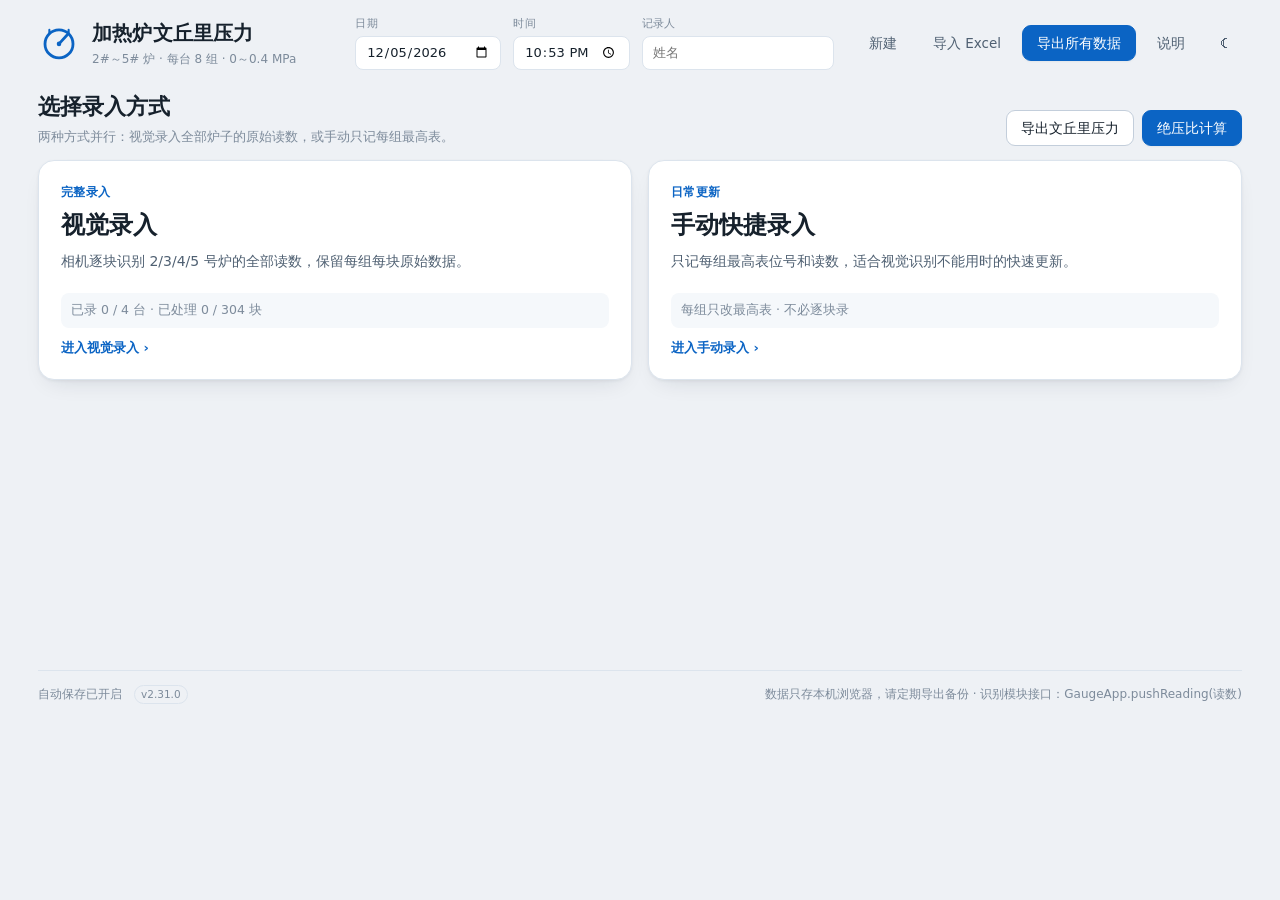
==== commit 31353c27: "feat: 主界面改为视觉和手动两种录入方式" ====
--- a/读表软件_手机版.html
+++ b/读表软件_手机版.html
@@ -853,6 +853,74 @@
 
 /* ---------------------------------------------------------------- 炉子卡片 */
 
+.mode-grid {
+  display: grid;
+  grid-template-columns: repeat(2, minmax(0, 1fr));
+  gap: 16px;
+}
+
+.mode-card {
+  position: relative;
+  display: flex;
+  flex-direction: column;
+  gap: 10px;
+  min-height: 220px;
+  padding: 22px;
+  border: 1px solid var(--line);
+  border-radius: 16px;
+  background: var(--surface);
+  box-shadow: var(--shadow);
+  cursor: pointer;
+  transition: border-color .12s, transform .12s;
+}
+
+.mode-card:hover,
+.mode-card:focus-visible {
+  border-color: var(--brand);
+  transform: translateY(-1px);
+  outline: none;
+}
+
+.mode-kicker {
+  color: var(--brand);
+  font-size: 12px;
+  font-weight: 700;
+  letter-spacing: .04em;
+}
+
+.mode-card h3 {
+  margin: 0;
+  font-size: 24px;
+  line-height: 1.2;
+}
+
+.mode-card p {
+  margin: 0;
+  color: var(--text-2);
+  font-size: 14px;
+  line-height: 1.7;
+}
+
+.mode-status {
+  margin-top: auto;
+  padding: 8px 10px;
+  border-radius: 8px;
+  background: var(--surface-2);
+  color: var(--muted);
+  font-size: 12.5px;
+}
+
+.mode-go {
+  color: var(--brand);
+  font-size: 13px;
+  font-weight: 700;
+}
+
+@media (max-width: 640px) {
+  .mode-grid { grid-template-columns: 1fr; }
+  .mode-card { min-height: 0; padding: 18px; }
+}
+
 .furnace-grid {
   display: grid;
   grid-template-columns: repeat(2, minmax(0, 1fr));
@@ -2182,7 +2250,7 @@
 
   <footer class="foot">
     <span id="saveHint">自动保存已开启</span>
-    <span class="foot-version" id="appVersion">v2.30.0</span>
+    <span class="foot-version" id="appVersion">v2.31.0</span>
     <span class="foot-note">数据只存本机浏览器，请定期导出备份 · 识别模块接口：GaugeApp.pushReading(读数)</span>
   </footer>
 
@@ -2262,18 +2330,19 @@
       <ul>
         <li>顶部填日期、时间、记录人；首页选炉子（2# / 3# / 4# / 5#）→ 逐组录入 → 「下一组」→「完成本炉」回主界面。</li>
         <li>2#～5# 炉都录完后，回主界面点「<b>绝压比计算</b>」，填集合管压力生成方式2。</li>
+        <li>主界面只选两种并行录入方式：<b>视觉录入</b>（进入全部 2/3/4/5 号炉，逐块录原始读数）或<b>手动快捷录入</b>（只记每组最高表）。</li>
         <li>每台炉卡片左下角有「<b>清空</b>」，只清空这一台炉的读数。</li>
         <li>每台炉 8 组：<b>第 1～4 组 = A 炉膛</b>，<b>第 5～8 组 = B 炉膛</b>。右上角可切换「整台 / A炉膛 / B炉膛」，只测半台时选 A 或 B。</li>
         <li>2号炉每组 2 块表（每行一组）；3/4/5号炉每组 12 块表（每行 6 块，两行一组）。</li>
       </ul>
       <h3>录入</h3>
       <ul>
-        <li>单炉页隐藏顶部栏：第一行只显示炉号和炉膛选择，第二行是加宽的返回主界面按钮；手机从页面中间向右划也能返回。</li>
+        <li>单炉页隐藏顶部栏：第一行只显示炉号和炉膛选择，第二行是加宽的返回炉子列表按钮；手机从页面中间向右划也能返回列表。</li>
         <li>单炉页主区域是相机实时画面；手机浏览器需要 HTTPS，没权限时点「打开相机」重试。</li>
         <li>进炉子页默认暂停，点中间大按钮「开始识别」后才接收识别读数；再点变成「暂停识别」。</li>
         <li>指定起点：点下面组内任意一块表，再点「开始识别」，就从这块开始；识别中点击某格会自动暂停。</li>
         <li>「上一组 / 下一组」在大按钮两侧；下一行是「跳过（送检）」和「剔除本块」。</li>
-        <li><b>日常快捷更新（视觉识别备用）</b>：首页「手动快捷输入」→ 导入页粘贴方式1并解析，或「不导入，直接手动」→ 选炉页始终显示全部 2/3/4/5 号炉，每台可选整台/A/B 录入范围；导出和绝压比改为多页，先选炉子（4台全列出、不受数据限制、每台可选整台/A/B）再预览/计算；已导入的正常显示、未导入的虚线显示但也能点 → 单炉页一次改一组，顶部始终可选「整台/A炉膛/B炉膛」，点「下一组」；选炉页应用按钮下方有「导出文丘里压力」「返回主界面」「计算绝压比」；未导入的每组默认 1#、第一组 0.000，没改过的组跟随最近改过的那组；导入半台切整台时，空白组也跟随最近改过的组，被跟随的组会写回；位号和读数用大箭头调，位号旁有滑杆可快速拖动，位号到 1# 按↓回最大，读数到 0.000 按↓按位循环（千分位 0→9 等）；可开「反向输入」；最后「应用到本炉」。只更新最高表，其他表读数保留。</li>
+        <li><b>日常快捷更新（视觉识别备用）</b>：首页「手动快捷录入」→ 导入页粘贴方式1并解析，或「不导入，直接手动」→ 选炉页始终显示全部 2/3/4/5 号炉，每台可选整台/A/B 录入范围；导出和绝压比改为多页，先选炉子（4台全列出、不受数据限制、每台可选整台/A/B）再预览/计算；已导入的正常显示、未导入的虚线显示但也能点 → 单炉页一次改一组，顶部始终可选「整台/A炉膛/B炉膛」，点「下一组」；选炉页应用按钮下方有「导出文丘里压力」「返回主界面」「计算绝压比」；未导入的每组默认 1#、第一组 0.000，没改过的组跟随最近改过的那组；导入半台切整台时，空白组也跟随最近改过的组，被跟随的组会写回；位号和读数用大箭头调，位号旁有滑杆可快速拖动，位号到 1# 按↓回最大，读数到 0.000 按↓按位循环（千分位 0→9 等）；可开「反向输入」；最后「应用到本炉」。只更新最高表，其他表读数保留。</li>
         <li>点格子输入读数；<b>回车</b>跳到下一块，<b>方向键</b>按位置跳格，<b>X</b> 剔除当前读数，<b>Esc</b> 退出输入框。</li>
         <li>读数支持全角数字、带单位（0.170 MPa）、逗号小数点。</li>
         <li>识别模块识别到一个读数就调用一次 <code>GaugeApp.pushReading(0.170)</code>，会顺序填入当前识别位置；也可以点「识别填入」粘贴一批结果。</li>
@@ -2308,7 +2377,7 @@
         <li>手机只传一个文件：用 <code>读表软件_手机版.html</code>，CSS/JS 已内联；只传 <code>index.html</code> 会缺 <code>js/</code>、<code>assets/</code>，页面会空白或没样式。</li>
         <li>直接打开本地文件时，录入、导入导出、绝压比计算都能用；手机浏览器不允许 <code>file://</code> 调用摄像头。</li>
         <li>要实时相机：页面必须在 <code>https://</code> 开头的网址下；<code>file://</code> 和 <code>http://192.168…</code> 都不允许调用摄像头。可把单文件放到 GitHub Pages / Netlify / 公司 HTTPS 服务器，或用 App 包壳；不要用微信/QQ 的文件预览打开。</li>
-        <li>如果还显示旧界面：打开 <code>https://hanhaicangnan99.github.io/heater-venturi-reader/?v=2.30.0</code> 一次，或清除站点缓存；页脚会显示当前版本 <code>v2.30.0</code>。</li>
+        <li>如果还显示旧界面：打开 <code>https://hanhaicangnan99.github.io/heater-venturi-reader/?v=2.31.0</code> 一次，或清除站点缓存；页脚会显示当前版本 <code>v2.31.0</code>。</li>
       </ul>
       <h3>数据</h3>
       <ul>
@@ -4387,6 +4456,8 @@
       renderExportPreviewPage();
     } else if (ui.view === 'ratioSelect') {
       renderPickPage('ratio');
+    } else if (ui.view === 'visual') {
+      renderVisualSelect();
     } else if (ui.view === 'quickImport') {
       renderQuickImport();
     } else if (ui.view === 'quickSelect') {
@@ -4474,17 +4545,61 @@
 
     host.appendChild(el('div', { class: 'page-head' }, [
       el('div', {}, [
-        el('h2', { class: 'page-title', text: '选择加热炉' }),
-        el('p', { class: 'page-sub', text: 'A 炉膛 = 1～4 组，B 炉膛 = 5～8 组；点炉子进入录入。' })
+        el('h2', { class: 'page-title', text: '选择录入方式' }),
+        el('p', { class: 'page-sub', text: '两种方式并行：视觉录入全部炉子的原始读数，或手动只记每组最高表。' })
       ]),
       el('div', { class: 'page-actions' }, [
         el('button', { class: 'btn', type: 'button', text: '导出文丘里压力', onclick: openExportSelect }),
-        el('button', { class: 'btn', type: 'button', id: 'btnQuick', text: '手动快捷输入', onclick: openQuick }),
         el('button', { class: 'btn primary', type: 'button', id: 'btnRatioHome', text: '绝压比计算', onclick: openRatioSelect }),
         canInstall() ? el('button', { class: 'btn install-btn', type: 'button', id: 'btnInstall', text: '安装到桌面', onclick: installPwa }) : null
       ])
     ]));
 
+    var grid = el('div', { class: 'mode-grid' });
+    grid.appendChild(el('article', {
+      class: 'mode-card', id: 'btnVisual', tabindex: 0, role: 'button',
+      onclick: openVisual
+    }, [
+      el('span', { class: 'mode-kicker', text: '完整录入' }),
+      el('h3', { text: '视觉录入' }),
+      el('p', { text: '相机逐块识别 2/3/4/5 号炉的全部读数，保留每组每块原始数据。' }),
+      el('span', { class: 'mode-status', text: '已录 ' + st.measured + ' / 4 台 · 已处理 ' + st.handled + ' / ' + st.total + ' 块' }),
+      el('span', { class: 'mode-go', text: '进入视觉录入 ›' })
+    ]));
+    grid.appendChild(el('article', {
+      class: 'mode-card', id: 'btnQuick', tabindex: 0, role: 'button',
+      onclick: openQuick
+    }, [
+      el('span', { class: 'mode-kicker', text: '日常更新' }),
+      el('h3', { text: '手动快捷录入' }),
+      el('p', { text: '只记每组最高表位号和读数，适合视觉识别不能用时的快速更新。' }),
+      el('span', { class: 'mode-status', text: '每组只改最高表 · 不必逐块录' }),
+      el('span', { class: 'mode-go', text: '进入手动录入 ›' })
+    ]));
+    host.appendChild(grid);
+  }
+
+  function openVisual() {
+    stopCamera();
+    ui.view = 'visual';
+    render();
+    scrollTop();
+  }
+
+  function renderVisualSelect() {
+    var st = C.batchStat(batch);
+    var host = $('#view');
+    host.innerHTML = '';
+    host.appendChild(el('div', { class: 'page-head' }, [
+      el('div', {}, [
+        el('h2', { class: 'page-title', text: '视觉录入 · 全部炉子' }),
+        el('p', { class: 'page-sub', text: '录入全部原始读数；A 炉膛 = 1～4 组，B 炉膛 = 5～8 组。' })
+      ]),
+      el('div', { class: 'page-actions' }, [
+        el('button', { class: 'btn ghost', type: 'button', text: '‹ 录入方式', onclick: goHome }),
+        el('button', { class: 'btn', type: 'button', id: 'btnQuick', text: '手动快捷录入', onclick: openQuick })
+      ])
+    ]));
     var grid = el('div', { class: 'furnace-grid' });
     st.furnaces.forEach(function (fs) { grid.appendChild(furnaceCard(fs)); });
     host.appendChild(grid);
@@ -5295,7 +5410,7 @@
     if (!confirm('清空 ' + f.label + ' 的全部读数？')) return;
     C.clearFurnace(batch, f.id);
     persist();
-    renderHome();
+    renderVisualSelect();
     toast('已清空 ' + f.label, 'ok', 1500);
   }
 
@@ -5892,9 +6007,9 @@
       ]),
       el('div', { class: 'fh-line2' }, [
         el('button', {
-          class: 'btn back', type: 'button', text: '‹ 返回主界面',
-          title: '返回主界面；手机可从页面中间向右划',
-          onclick: goHome
+          class: 'btn back', type: 'button', text: '‹ 返回炉子列表',
+          title: '返回视觉录入的炉子列表；手机可从页面中间向右划',
+          onclick: openVisual
         }),
         el('span', { class: 'swipe-hint', text: '手机右划也可返回' })
       ])
@@ -6914,7 +7029,7 @@
       if (!t) return;
       var dx = t.clientX - s.x;
       var dy = t.clientY - s.y;
-      if (dx >= 80 && Math.abs(dy) <= 60 && Date.now() - s.t <= 900) goHome();
+      if (dx >= 80 && Math.abs(dy) <= 60 && Date.now() - s.t <= 900) openVisual();
     }, { passive: true });
 
     document.addEventListener('touchcancel', function () { start = null; }, { passive: true });
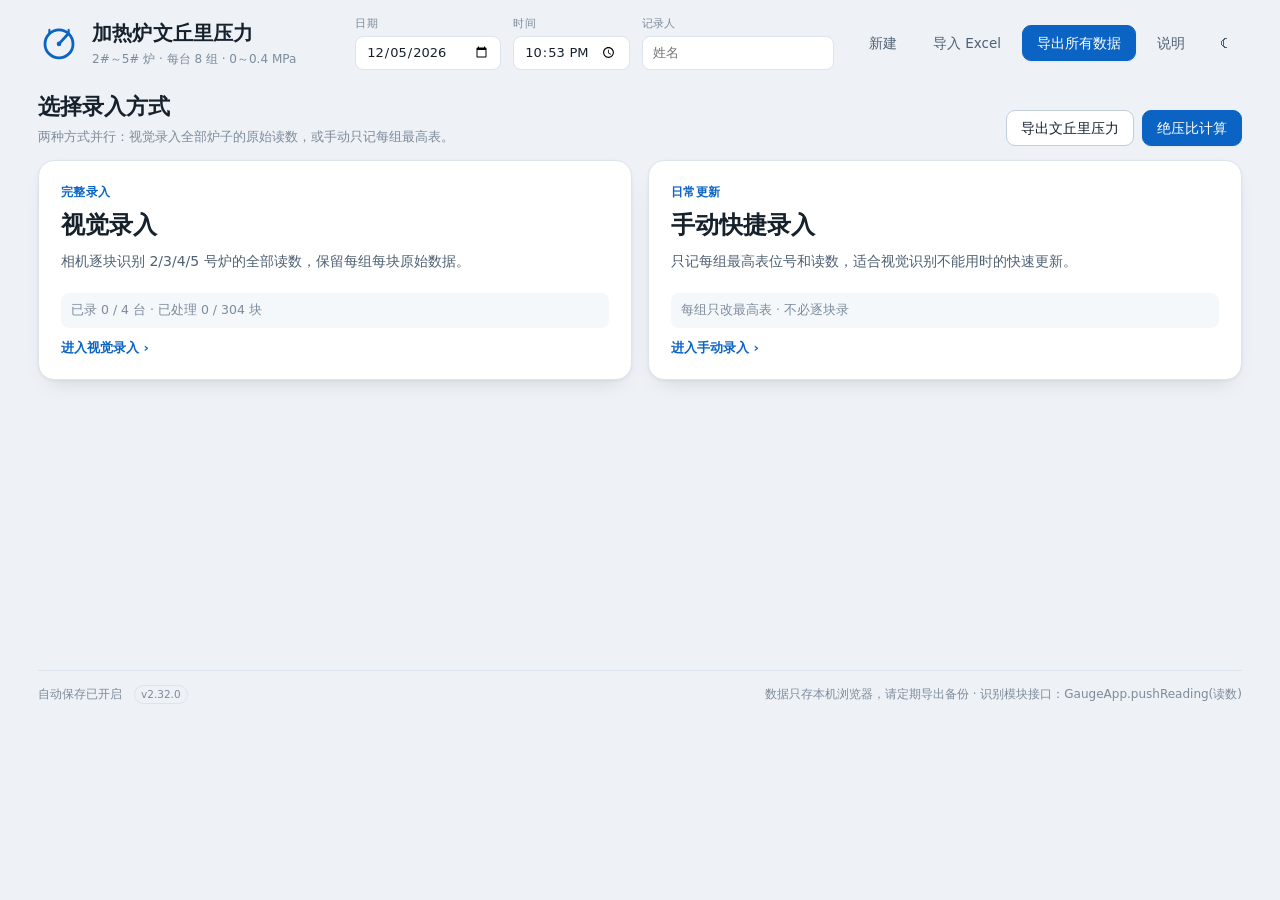
==== commit 5ed1e4a9: "feat: 统一视觉与手动的进度、清空和炉膛选择" ====
--- a/读表软件_手机版.html
+++ b/读表软件_手机版.html
@@ -2250,7 +2250,7 @@
 
   <footer class="foot">
     <span id="saveHint">自动保存已开启</span>
-    <span class="foot-version" id="appVersion">v2.31.0</span>
+    <span class="foot-version" id="appVersion">v2.32.0</span>
     <span class="foot-note">数据只存本机浏览器，请定期导出备份 · 识别模块接口：GaugeApp.pushReading(读数)</span>
   </footer>
 
@@ -2331,6 +2331,7 @@
         <li>顶部填日期、时间、记录人；首页选炉子（2# / 3# / 4# / 5#）→ 逐组录入 → 「下一组」→「完成本炉」回主界面。</li>
         <li>2#～5# 炉都录完后，回主界面点「<b>绝压比计算</b>」，填集合管压力生成方式2。</li>
         <li>主界面只选两种并行录入方式：<b>视觉录入</b>（进入全部 2/3/4/5 号炉，逐块录原始读数）或<b>手动快捷录入</b>（只记每组最高表）。</li>
+        <li>视觉炉子列表每台卡片可直接选「整台 / A炉膛 / B炉膛」；每台可单独「清空」，页头有「一键清空所有数据」。</li>
         <li>每台炉卡片左下角有「<b>清空</b>」，只清空这一台炉的读数。</li>
         <li>每台炉 8 组：<b>第 1～4 组 = A 炉膛</b>，<b>第 5～8 组 = B 炉膛</b>。右上角可切换「整台 / A炉膛 / B炉膛」，只测半台时选 A 或 B。</li>
         <li>2号炉每组 2 块表（每行一组）；3/4/5号炉每组 12 块表（每行 6 块，两行一组）。</li>
@@ -2342,7 +2343,7 @@
         <li>进炉子页默认暂停，点中间大按钮「开始识别」后才接收识别读数；再点变成「暂停识别」。</li>
         <li>指定起点：点下面组内任意一块表，再点「开始识别」，就从这块开始；识别中点击某格会自动暂停。</li>
         <li>「上一组 / 下一组」在大按钮两侧；下一行是「跳过（送检）」和「剔除本块」。</li>
-        <li><b>日常快捷更新（视觉识别备用）</b>：首页「手动快捷录入」→ 导入页粘贴方式1并解析，或「不导入，直接手动」→ 选炉页始终显示全部 2/3/4/5 号炉，每台可选整台/A/B 录入范围；导出和绝压比改为多页，先选炉子（4台全列出、不受数据限制、每台可选整台/A/B）再预览/计算；已导入的正常显示、未导入的虚线显示但也能点 → 单炉页一次改一组，顶部始终可选「整台/A炉膛/B炉膛」，点「下一组」；选炉页应用按钮下方有「导出文丘里压力」「返回主界面」「计算绝压比」；未导入的每组默认 1#、第一组 0.000，没改过的组跟随最近改过的那组；导入半台切整台时，空白组也跟随最近改过的组，被跟随的组会写回；位号和读数用大箭头调，位号旁有滑杆可快速拖动，位号到 1# 按↓回最大，读数到 0.000 按↓按位循环（千分位 0→9 等）；可开「反向输入」；最后「应用到本炉」。只更新最高表，其他表读数保留。</li>
+        <li><b>日常快捷更新（视觉识别备用）</b>：首页「手动快捷录入」→ 导入页粘贴方式1并解析，或「不导入，直接手动」→ 选炉页始终显示全部 2/3/4/5 号炉，每台可选整台/A/B 录入范围；导出和绝压比改为多页，先选炉子（4台全列出、不受数据限制、每台可选整台/A/B）再预览/计算；已导入的正常显示、未导入的虚线显示但也能点 → 单炉页一次改一组，顶部始终可选「整台/A炉膛/B炉膛」，点「下一组」；选炉页显示「已录 X/8 组」，可清空本炉或一键清空所有数据，底部有「导出文丘里压力」「返回主界面」「计算绝压比」；未导入的每组默认 1#、第一组 0.000，没改过的组跟随最近改过的那组；导入半台切整台时，空白组也跟随最近改过的组，被跟随的组会写回；位号和读数用大箭头调，位号旁有滑杆可快速拖动，位号到 1# 按↓回最大，读数到 0.000 按↓按位循环（千分位 0→9 等）；可开「反向输入」；改动立即保存，不需要应用。只更新最高表，其他表读数保留。</li>
         <li>点格子输入读数；<b>回车</b>跳到下一块，<b>方向键</b>按位置跳格，<b>X</b> 剔除当前读数，<b>Esc</b> 退出输入框。</li>
         <li>读数支持全角数字、带单位（0.170 MPa）、逗号小数点。</li>
         <li>识别模块识别到一个读数就调用一次 <code>GaugeApp.pushReading(0.170)</code>，会顺序填入当前识别位置；也可以点「识别填入」粘贴一批结果。</li>
@@ -2377,7 +2378,7 @@
         <li>手机只传一个文件：用 <code>读表软件_手机版.html</code>，CSS/JS 已内联；只传 <code>index.html</code> 会缺 <code>js/</code>、<code>assets/</code>，页面会空白或没样式。</li>
         <li>直接打开本地文件时，录入、导入导出、绝压比计算都能用；手机浏览器不允许 <code>file://</code> 调用摄像头。</li>
         <li>要实时相机：页面必须在 <code>https://</code> 开头的网址下；<code>file://</code> 和 <code>http://192.168…</code> 都不允许调用摄像头。可把单文件放到 GitHub Pages / Netlify / 公司 HTTPS 服务器，或用 App 包壳；不要用微信/QQ 的文件预览打开。</li>
-        <li>如果还显示旧界面：打开 <code>https://hanhaicangnan99.github.io/heater-venturi-reader/?v=2.31.0</code> 一次，或清除站点缓存；页脚会显示当前版本 <code>v2.31.0</code>。</li>
+        <li>如果还显示旧界面：打开 <code>https://hanhaicangnan99.github.io/heater-venturi-reader/?v=2.32.0</code> 一次，或清除站点缓存；页脚会显示当前版本 <code>v2.32.0</code>。</li>
       </ul>
       <h3>数据</h3>
       <ul>
@@ -4597,6 +4598,7 @@
       ]),
       el('div', { class: 'page-actions' }, [
         el('button', { class: 'btn ghost', type: 'button', text: '‹ 录入方式', onclick: goHome }),
+        el('button', { class: 'btn ghost danger-text', type: 'button', text: '一键清空所有数据', onclick: function () { clearAllData('visual'); } }),
         el('button', { class: 'btn', type: 'button', id: 'btnQuick', text: '手动快捷录入', onclick: openQuick })
       ])
     ]));
@@ -4608,6 +4610,8 @@
   function openQuick() {
     stopCamera();
     ui.view = 'quickImport';
+    quick.model = null;
+    quick.selectedId = null;
     if (!quick.text && C.hasBatchData(batch)) quick.text = C.exportMode1(batch);
     render();
     scrollTop();
@@ -4701,6 +4705,7 @@
     });
     quick.message = '';
     quick.applyIssues = [];
+    quickCommitAll();
     if (!silent) {
       if (parsed.length) {
         quick.selectedId = null;
@@ -4770,6 +4775,7 @@
       if (row.gauge > pg) row.gauge = 1;
     }
     quickRememberHalfRow(f, rowIndex);
+    quickCommit(f);
     var hadNotice = quick.message || (quick.applyIssues && quick.applyIssues.length);
     quick.message = '';
     quick.applyIssues = [];
@@ -4804,6 +4810,7 @@
       }
     });
     quickRememberHalfRow(f, rowIndex);
+    quickCommit(f);
     var hadNotice = quick.message || (quick.applyIssues && quick.applyIssues.length);
     quick.message = '';
     quick.applyIssues = [];
@@ -4884,6 +4891,7 @@
     row.active = true;
     row.synced = false;
     quickRememberHalfRow(f, g);
+    quickCommit(f);
     var card = document.querySelector('.quick-group[data-quick-id="' + id + '"][data-quick-row="' + g + '"]');
     if (card) {
       var v = card.querySelector('.quick-gauge-value');
@@ -5069,9 +5077,76 @@
     return wrap;
   }
 
+  function quickCommit(f) {
+    if (!f) return;
+    C.applyQuickUpdate(batch, [quickUpdateFor(f)]);
+    persist();
+  }
+
+  function quickCommitAll() {
+    if (!quick.model) return;
+    var updates = [];
+    quick.model.forEach(function (f) {
+      var u = quickUpdateFor(f);
+      if (u.groups.length) updates.push(u);
+    });
+    if (updates.length) C.applyQuickUpdate(batch, updates);
+    persist();
+  }
+
+  function quickActiveGroups(f) {
+    var scope = quickFurnaceGroups(f);
+    return scope.filter(function (g) {
+      var row = f.rows[g];
+      return row && row.active && !row.placeholder;
+    }).length;
+  }
+
+  function quickResetFurnaceModel(id) {
+    if (!quick.model) return;
+    var f = quickFind(id);
+    if (!f) return;
+    f.rows = quickEmptyRows(8);
+    f.side = 'full';
+    f.imported = false;
+    f.halfRows = null;
+    f.halfSide = null;
+  }
+
+  function clearAllData(where) {
+    if (!confirm('清空所有炉子的全部数据？此操作不可撤销。')) return;
+    batch.furnaces.forEach(function (f) { C.clearFurnace(batch, f.id); });
+    quick.model = null;
+    quick.selectedId = null;
+    quick.text = '';
+    quick.message = '';
+    quick.applyIssues = [];
+    persist();
+    if (where === 'quick') {
+      quickEnsureAllFurnaces();
+      renderQuickSelect();
+    } else {
+      renderVisualSelect();
+    }
+    toast('已清空所有炉子数据', 'ok', 1800);
+  }
+
+  function clearOneFurnace(id, where) {
+    var bf = C.furnaceById(batch, id);
+    if (!bf) return;
+    if (!confirm('清空 ' + bf.label + ' 的全部数据？')) return;
+    C.clearFurnace(batch, id);
+    quickResetFurnaceModel(id);
+    persist();
+    if (where === 'quick') renderQuickSelect();
+    else renderVisualSelect();
+    toast('已清空 ' + bf.label, 'ok', 1500);
+  }
+
   function quickSelectCard(f) {
     var side = f.side === 'full' ? '整台' : f.side + '炉膛';
     var count = quickFurnaceGroups(f).length;
+    var done = quickActiveGroups(f);
     var seg = el('div', { class: 'seg', role: 'group', 'aria-label': '录入炉膛范围' }, [
       ['full', '整台'], ['A', 'A炉膛'], ['B', 'B炉膛']
     ].map(function (pair) {
@@ -5084,7 +5159,13 @@
         }
       });
     }));
-    var controls = el('div', { class: 'quick-select-controls', onclick: function (e) { e.stopPropagation(); } }, [seg]);
+    var controls = el('div', { class: 'quick-select-controls', onclick: function (e) { e.stopPropagation(); } }, [
+      el('button', {
+        class: 'btn sm ghost danger-text fc-clear', type: 'button', text: '清空本炉',
+        onclick: function (e) { e.stopPropagation(); clearOneFurnace(f.id, 'quick'); }
+      }),
+      seg
+    ]);
 
     return el('article', {
       class: 'quick-select-card' + (f.imported ? '' : ' is-empty'),
@@ -5099,7 +5180,7 @@
         el('span', { class: 'tag' + (f.imported ? ' ok' : ''), text: f.imported ? '已导入' : '未导入 · 手动' }),
         f.ambiguous ? el('span', { class: 'tag', text: '文本未写炉膛' }) : null
       ]),
-      el('p', { class: 'quick-select-sub', text: f.imported ? '共 ' + count + ' 组 · 每组只改最高表' : '共 ' + count + ' 组 · 默认 1# / 0.000，未改过的组跟随最近改过组' }),
+      el('p', { class: 'quick-select-sub', text: '已录 ' + done + '/' + count + ' 组 · 每组只改最高表' }),
       controls,
       el('span', { class: 'fc-go', text: f.imported ? '进入 ›' : '手动录入 ›' })
     ]);
@@ -5119,7 +5200,18 @@
           : null,
         el('button', {
           class: 'btn', type: 'button', id: 'btnQuickManual', text: '不导入，直接手动',
-          onclick: function () { quickEnsureAllFurnaces(); ui.view = 'quickSelect'; render(); scrollTop(); }
+          onclick: function () {
+            if (C.hasBatchData(batch)) {
+              quick.text = C.exportMode1(batch);
+              parseQuick(false);
+            } else {
+              quick.model = null;
+              quickEnsureAllFurnaces();
+            }
+            ui.view = 'quickSelect';
+            render();
+            scrollTop();
+          }
         }),
         el('button', { class: 'btn ghost', type: 'button', text: '‹ 返回主界面', onclick: goHome })
       ])
@@ -5137,11 +5229,12 @@
     host.innerHTML = '';
     host.appendChild(el('div', { class: 'page-head' }, [
       el('div', {}, [
-        el('h2', { class: 'page-title', text: '选择需要增补的炉子' }),
-        el('p', { class: 'page-sub', text: '点卡片进入单炉页；录完所有炉子后点「应用快捷数据」。导出/绝压比页面里再单独选要计算的炉子。' })
+        el('h2', { class: 'page-title', text: '手动快捷录入 · 选择炉子' }),
+        el('p', { class: 'page-sub', text: '只记每组最高表；改动会立即保存，不需要再点应用。导出/绝压比页面里再选要计算的炉子。' })
       ]),
       el('div', { class: 'page-actions' }, [
         el('button', { class: 'btn ghost', type: 'button', text: '‹ 返回导入', onclick: quickBackToImport }),
+        el('button', { class: 'btn ghost danger-text', type: 'button', text: '一键清空所有数据', onclick: function () { clearAllData('quick'); } }),
         el('button', { class: 'btn ghost', type: 'button', text: '返回主界面', onclick: goHome })
       ])
     ]));
@@ -5152,7 +5245,6 @@
     var grid = el('div', { class: 'quick-select-grid' });
     quick.model.forEach(function (f) { grid.appendChild(quickSelectCard(f)); });
     host.appendChild(grid);
-    host.appendChild(quickApplyBar('应用快捷数据'));
     host.appendChild(el('div', { class: 'quick-select-footer' }, [
       el('button', { class: 'btn', type: 'button', id: 'btnQuickExport', text: '导出文丘里压力', onclick: quickApplyAndExport }),
       el('button', { class: 'btn ghost', type: 'button', text: '返回主界面', onclick: goHome }),
@@ -5246,8 +5338,7 @@
     host.appendChild(el('div', { class: 'quick-nav-hint', text: (reverse ? '反向输入：组 8→1，下一组往编号小的方向走。' : '正序输入：组 1→8，下一组往编号大的方向走。') + ' 位号/读数箭头循环。' }));
 
     host.appendChild(el('div', { class: 'quick-furnace-apply' }, [
-      el('div', { class: 'quick-apply-hint', text: '先改完本炉各组，再应用；其他表读数保留。' }),
-      el('button', { class: 'btn primary', type: 'button', id: 'btnQuickApplyFurnace', text: '应用到本炉', onclick: applyQuickFurnace }),
+      el('div', { class: 'quick-apply-hint', text: '改动会立即保存到当前数据；其他表读数保留。' }),
       el('button', { class: 'btn ghost', type: 'button', text: '返回选炉', onclick: quickBackToSelect })
     ]));
   }
@@ -5315,12 +5406,10 @@
   }
 
   function quickApplyAndRatio() {
-    applyQuick(true);
     openRatioSelect();
   }
 
   function quickApplyAndExport() {
-    applyQuick(true);
     openExportSelect();
   }
 
@@ -5407,23 +5496,30 @@
   }
 
   function clearFurnaceFromHome(f) {
-    if (!confirm('清空 ' + f.label + ' 的全部读数？')) return;
-    C.clearFurnace(batch, f.id);
-    persist();
-    renderVisualSelect();
-    toast('已清空 ' + f.label, 'ok', 1500);
+    clearOneFurnace(f.id, 'visual');
   }
 
   function furnaceCard(st) {
     var f = st.furnace;
     var pct = st.total ? Math.round((st.handled / st.total) * 100) : 0;
+    var sideSeg = el('div', { class: 'seg fc-side' }, [['full', '整台'], ['A', 'A炉膛'], ['B', 'B炉膛']].map(function (pair) {
+      return el('button', {
+        class: 'seg-btn' + (f.side === pair[0] ? ' active' : ''), type: 'button', text: pair[1],
+        onclick: function (e) {
+          e.stopPropagation();
+          C.setSide(batch, f.id, pair[0]);
+          persist();
+          renderVisualSelect();
+        }
+      });
+    }));
     var card = el('article', {
       class: 'furnace-card' + (st.complete ? ' done' : '') + (st.handled ? ' started' : ''),
       tabindex: '0',
       role: 'button',
       'aria-label': f.label + ' 进入录入',
       onclick: function (e) {
-        if (e.target.closest && e.target.closest('.fc-clear')) return;
+        if (e.target.closest && e.target.closest('.fc-clear, .fc-side')) return;
         openFurnace(f.id);
       },
       onkeydown: function (e) {
@@ -5444,6 +5540,7 @@
         el('span', { text: '有效 ' + st.valid + (st.excluded ? ' · 剔除 ' + st.excluded : '') + (st.skipped ? ' · 送检 ' + st.skipped : '') })
       ]),
       el('div', { class: 'fc-actions' }, [
+        sideSeg,
         el('button', {
           class: 'btn sm ghost danger-text fc-clear', type: 'button', text: '清空',
           title: '清空这台炉子的全部读数',
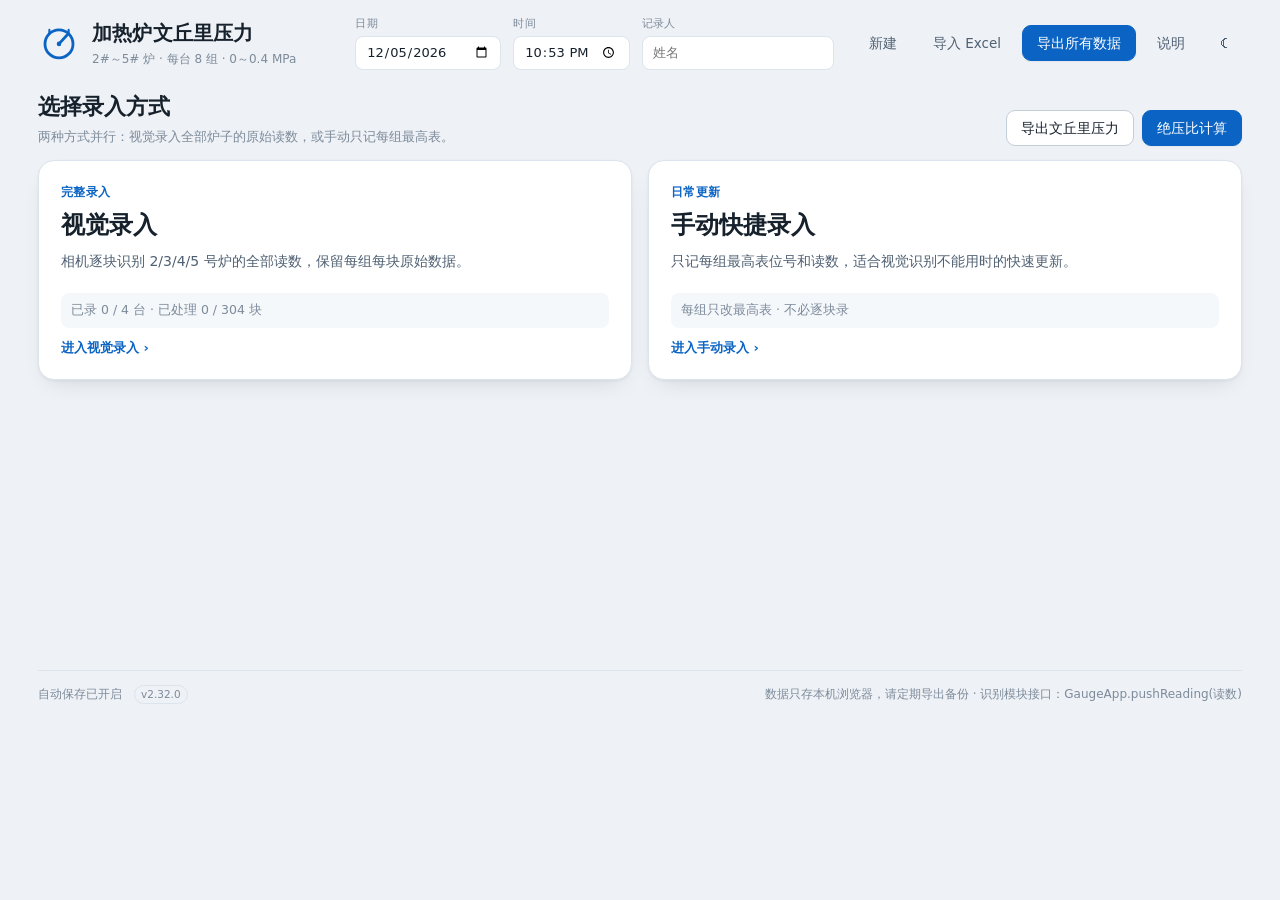
==== commit a65b8ad7: "chore: 移除已废弃的应用按钮逻辑" ====
--- a/读表软件_手机版.html
+++ b/读表软件_手机版.html
@@ -1005,6 +1005,8 @@
 }
 
 .fc-clear { color: var(--danger); }
+
+.fc-side { flex: 0 0 auto; }
 
 .fc-go {
   font-size: 13px;
@@ -4465,8 +4467,6 @@
       renderQuickSelect();
     } else if (ui.view === 'quickFurnace') {
       renderQuickFurnace();
-    } else if (ui.view === 'quick') {
-      renderQuick();
     } else if (ui.view === 'furnace' && currentFurnace()) {
       renderFurnace();
     } else {
@@ -4757,7 +4757,7 @@
     if (ui.view === 'quickFurnace') renderQuickFurnace();
     else if (ui.view === 'quickSelect') renderQuickSelect();
     else if (ui.view === 'quickImport') renderQuickImport();
-    else renderQuick();
+    else renderQuickSelect();
   }
 
   function stepQuickGauge(id, rowIndex, delta) {
@@ -5385,65 +5385,12 @@
     return box;
   }
 
-  function applyQuick(skipConfirm) {
-    if (!quick.model || !quick.model.length) {
-      toast('还没有可应用的快捷数据', 'warn');
-      return false;
-    }
-    if (!skipConfirm && C.hasBatchData(batch) && !confirm('用快捷数据更新最高表？其他表读数保留。')) return false;
-
-    var updates = quick.model.map(quickUpdateFor);
-    var res = C.applyQuickUpdate(batch, updates);
-    persist();
-    quick.message = res.updated
-      ? '已更新 ' + res.updated + ' 组最高表；其他表读数保留。'
-      : '没有可更新的行（未输入或表号/读数不完整）。';
-    quick.applyIssues = res.warnings || [];
-    renderQuickPage();
-    if (res.updated) toast('已更新 ' + res.updated + ' 组', 'ok', 2200);
-    else toast('没有可更新数据', 'warn', 2600);
-    return res.updated > 0;
-  }
-
   function quickApplyAndRatio() {
     openRatioSelect();
   }
 
   function quickApplyAndExport() {
     openExportSelect();
-  }
-
-  function applyQuickFurnace() {
-    var f = quickFind(quick.selectedId);
-    if (!f) {
-      toast('没有选中的炉子', 'warn');
-      return;
-    }
-    if (C.hasBatchData(batch) && !confirm('用快捷数据更新 ' + f.label + ' 的最高表？其他表读数保留。')) return;
-    var res = C.applyQuickUpdate(batch, [quickUpdateFor(f)]);
-    persist();
-    quick.message = res.updated
-      ? '已更新 ' + f.label + ' 的 ' + res.updated + ' 组最高表；其他表读数保留。'
-      : '没有可更新的行（空组或表号/读数不完整）。';
-    quick.applyIssues = res.warnings || [];
-    renderQuickFurnace();
-    if (res.updated) toast('已更新 ' + f.label + ' ' + res.updated + ' 组', 'ok', 2200);
-    else toast('没有可更新的行', 'warn', 2600);
-  }
-
-  function quickApplyBar(label) {
-    var active = (quick.model || []).filter(function (f) {
-      return f.rows.some(function (r) { return r.active && !r.placeholder; });
-    }).length;
-    return el('div', { class: 'quick-apply' }, [
-      el('div', { class: 'quick-apply-hint', text: '应用到所有已输入的炉子；没输入的行不写入，其他表读数保留。' }),
-      el('button', {
-        class: 'btn primary', type: 'button', id: 'btnQuickApply',
-        text: (label || '应用快捷数据') + (active ? '（' + active + ' 台）' : ''),
-        disabled: active === 0,
-        onclick: function () { applyQuick(false); }
-      })
-    ]);
   }
 
   function quickPastePanel() {
@@ -5466,33 +5413,6 @@
         el('button', { class: 'btn ghost', type: 'button', text: '清空', onclick: clearQuick })
       ])
     ]);
-  }
-
-  function renderQuick() {
-    var host = $('#view');
-    host.innerHTML = '';
-
-    host.appendChild(el('div', { class: 'page-head' }, [
-      el('div', {}, [
-        el('h2', { class: 'page-title', text: '手动快捷输入' }),
-        el('p', { class: 'page-sub', text: '粘贴方式1文本，只更新每组最高表；位号和三个小数位都能上下调。' })
-      ]),
-      el('div', { class: 'page-actions' }, [
-        el('button', { class: 'btn ghost', type: 'button', text: '‹ 返回主界面', onclick: goHome })
-      ])
-    ]));
-
-    host.appendChild(quickPastePanel());
-    if (quick.issues && quick.issues.length) host.appendChild(quickIssuesPanel());
-    if (quick.message) host.appendChild(el('div', { class: 'quick-success', text: quick.message }));
-    if (quick.applyIssues && quick.applyIssues.length) host.appendChild(quickApplyWarnings());
-
-    if (quick.model && quick.model.length) {
-      quick.model.forEach(function (f) { host.appendChild(quickFurnace(f)); });
-      host.appendChild(quickApplyBar());
-    } else {
-      host.appendChild(el('div', { class: 'quick-empty', text: '粘贴文本后点「解析文本」；也可以点「载入当前数据」从现有读数开始。' }));
-    }
   }
 
   function clearFurnaceFromHome(f) {
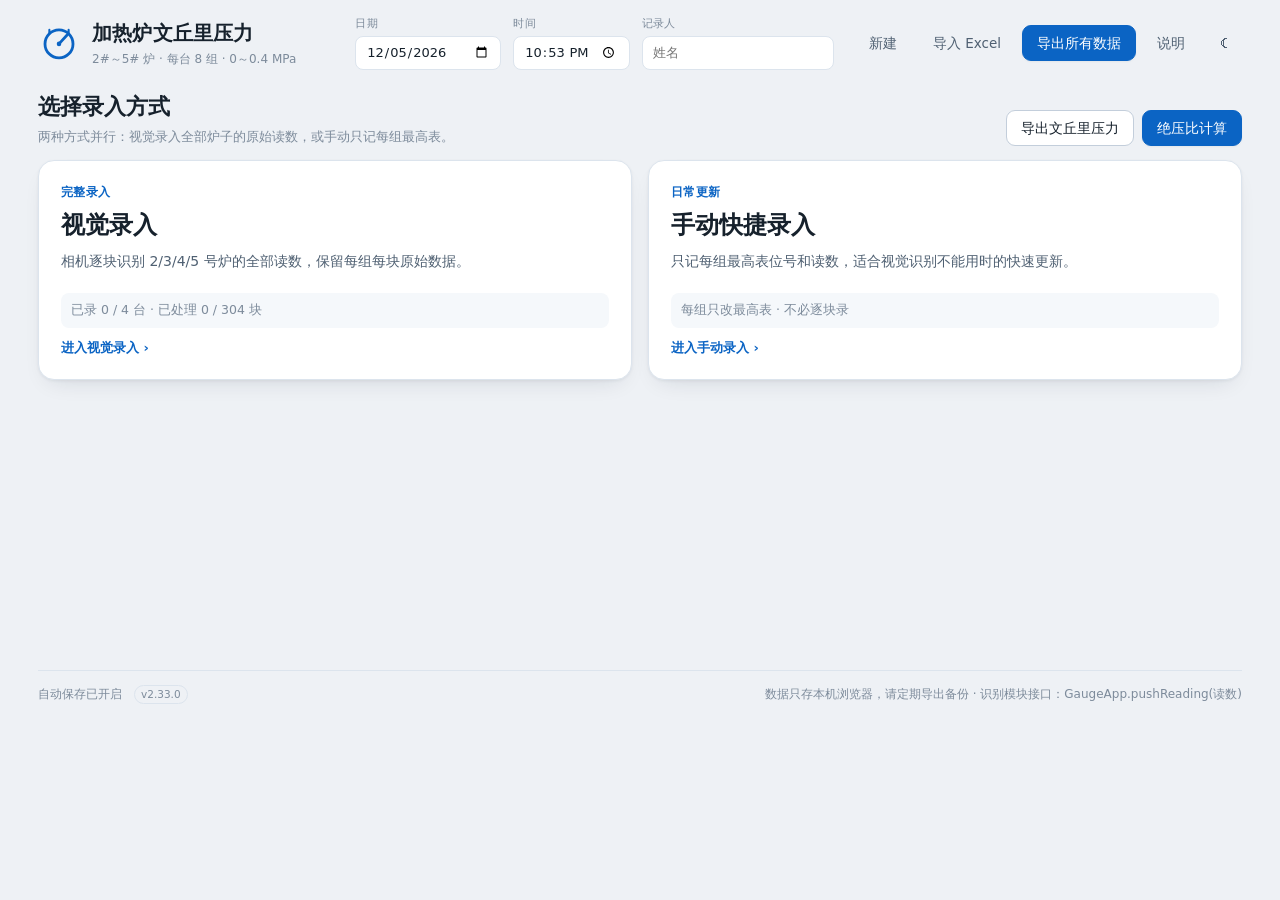
==== commit dcc13ff7: "ui: 统一步骤卡片进度和选择明细" ====
--- a/读表软件_手机版.html
+++ b/读表软件_手机版.html
@@ -1744,6 +1744,11 @@
   cursor: pointer;
 }
 
+.pick-progress {
+  color: var(--muted);
+  font-size: 12px;
+}
+
 .pick-actions {
   display: flex;
   justify-content: flex-end;
@@ -2252,7 +2257,7 @@
 
   <footer class="foot">
     <span id="saveHint">自动保存已开启</span>
-    <span class="foot-version" id="appVersion">v2.32.0</span>
+    <span class="foot-version" id="appVersion">v2.33.0</span>
     <span class="foot-note">数据只存本机浏览器，请定期导出备份 · 识别模块接口：GaugeApp.pushReading(读数)</span>
   </footer>
 
@@ -2380,7 +2385,7 @@
         <li>手机只传一个文件：用 <code>读表软件_手机版.html</code>，CSS/JS 已内联；只传 <code>index.html</code> 会缺 <code>js/</code>、<code>assets/</code>，页面会空白或没样式。</li>
         <li>直接打开本地文件时，录入、导入导出、绝压比计算都能用；手机浏览器不允许 <code>file://</code> 调用摄像头。</li>
         <li>要实时相机：页面必须在 <code>https://</code> 开头的网址下；<code>file://</code> 和 <code>http://192.168…</code> 都不允许调用摄像头。可把单文件放到 GitHub Pages / Netlify / 公司 HTTPS 服务器，或用 App 包壳；不要用微信/QQ 的文件预览打开。</li>
-        <li>如果还显示旧界面：打开 <code>https://hanhaicangnan99.github.io/heater-venturi-reader/?v=2.32.0</code> 一次，或清除站点缓存；页脚会显示当前版本 <code>v2.32.0</code>。</li>
+        <li>如果还显示旧界面：打开 <code>https://hanhaicangnan99.github.io/heater-venturi-reader/?v=2.33.0</code> 一次，或清除站点缓存；页脚会显示当前版本 <code>v2.33.0</code>。</li>
       </ul>
       <h3>数据</h3>
       <ul>
@@ -5147,6 +5152,7 @@
     var side = f.side === 'full' ? '整台' : f.side + '炉膛';
     var count = quickFurnaceGroups(f).length;
     var done = quickActiveGroups(f);
+    var pct = count ? Math.round((done / count) * 100) : 0;
     var seg = el('div', { class: 'seg', role: 'group', 'aria-label': '录入炉膛范围' }, [
       ['full', '整台'], ['A', 'A炉膛'], ['B', 'B炉膛']
     ].map(function (pair) {
@@ -5168,7 +5174,7 @@
     ]);
 
     return el('article', {
-      class: 'quick-select-card' + (f.imported ? '' : ' is-empty'),
+      class: 'quick-select-card' + (done ? '' : ' is-empty'),
       tabindex: 0, role: 'button',
       'data-quick-furnace': f.id,
       'aria-label': f.label + ' 手动快捷输入',
@@ -5177,10 +5183,11 @@
       el('div', { class: 'quick-select-head' }, [
         el('h3', { text: f.label }),
         el('span', { class: 'tag', text: side }),
-        el('span', { class: 'tag' + (f.imported ? ' ok' : ''), text: f.imported ? '已导入' : '未导入 · 手动' }),
+        el('span', { class: 'tag' + (done ? ' ok' : ''), text: done ? '已有数据' : '未录入' }),
         f.ambiguous ? el('span', { class: 'tag', text: '文本未写炉膛' }) : null
       ]),
       el('p', { class: 'quick-select-sub', text: '已录 ' + done + '/' + count + ' 组 · 每组只改最高表' }),
+      el('div', { class: 'fc-bar' }, [el('span', { style: 'width:' + pct + '%' })]),
       controls,
       el('span', { class: 'fc-go', text: f.imported ? '进入 ›' : '手动录入 ›' })
     ]);
@@ -5613,6 +5620,8 @@
       var p = pick[def.id];
       var f = C.furnaceById(batch, def.id);
       var hasData = !!(f && C.hasFurnaceData(f));
+      var scopeGroups = f ? C.groupsInScope(f) : [];
+      var doneGroups = f ? scopeGroups.filter(function (g) { return C.groupStat(f, g).max !== null; }).length : 0;
       var cb = el('input', { type: 'checkbox', class: 'pick-check' });
       cb.checked = p.checked;
       cb.addEventListener('change', function () {
@@ -5632,7 +5641,8 @@
         el('label', { class: 'pick-main' }, [
           cb,
           el('strong', { text: def.label }),
-          el('span', { class: 'tag' + (hasData ? ' ok' : ''), text: hasData ? '有数据' : '无数据' })
+          el('span', { class: 'tag' + (hasData ? ' ok' : ''), text: hasData ? '有数据' : '无数据' }),
+          el('span', { class: 'pick-progress', text: '已录 ' + doneGroups + '/' + scopeGroups.length + ' 组' })
         ]),
         seg
       ]));
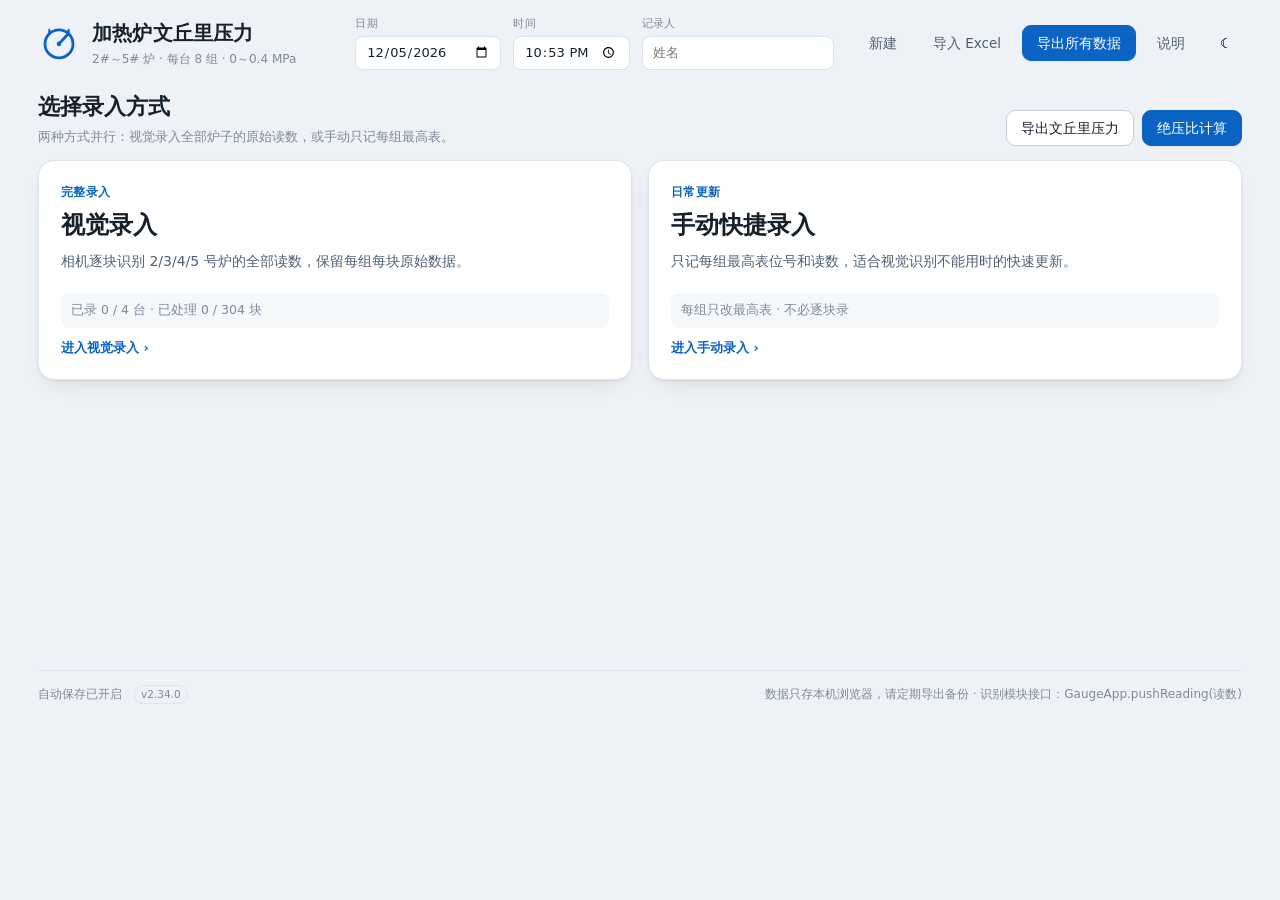
==== commit 24bc432b: "fix: 未解析的粘贴修改不再覆盖绝压比数据" ====
--- a/读表软件_手机版.html
+++ b/读表软件_手机版.html
@@ -2257,7 +2257,7 @@
 
   <footer class="foot">
     <span id="saveHint">自动保存已开启</span>
-    <span class="foot-version" id="appVersion">v2.33.0</span>
+    <span class="foot-version" id="appVersion">v2.34.0</span>
     <span class="foot-note">数据只存本机浏览器，请定期导出备份 · 识别模块接口：GaugeApp.pushReading(读数)</span>
   </footer>
 
@@ -2385,7 +2385,7 @@
         <li>手机只传一个文件：用 <code>读表软件_手机版.html</code>，CSS/JS 已内联；只传 <code>index.html</code> 会缺 <code>js/</code>、<code>assets/</code>，页面会空白或没样式。</li>
         <li>直接打开本地文件时，录入、导入导出、绝压比计算都能用；手机浏览器不允许 <code>file://</code> 调用摄像头。</li>
         <li>要实时相机：页面必须在 <code>https://</code> 开头的网址下；<code>file://</code> 和 <code>http://192.168…</code> 都不允许调用摄像头。可把单文件放到 GitHub Pages / Netlify / 公司 HTTPS 服务器，或用 App 包壳；不要用微信/QQ 的文件预览打开。</li>
-        <li>如果还显示旧界面：打开 <code>https://hanhaicangnan99.github.io/heater-venturi-reader/?v=2.33.0</code> 一次，或清除站点缓存；页脚会显示当前版本 <code>v2.33.0</code>。</li>
+        <li>如果还显示旧界面：打开 <code>https://hanhaicangnan99.github.io/heater-venturi-reader/?v=2.34.0</code> 一次，或清除站点缓存；页脚会显示当前版本 <code>v2.34.0</code>。</li>
       </ul>
       <h3>数据</h3>
       <ul>
@@ -4338,7 +4338,7 @@
   var exportPageText = '';
   var exportPageLabel = '';
   var quick = {
-    text: '', model: null, issues: [], message: '', applyIssues: [],
+    text: '', parsedText: '', model: null, issues: [], message: '', applyIssues: [],
     selectedId: null, group: 0, reverse: {}
   };
   var saveTimer = null;
@@ -4618,6 +4618,7 @@
     quick.model = null;
     quick.selectedId = null;
     if (!quick.text && C.hasBatchData(batch)) quick.text = C.exportMode1(batch);
+    quick.parsedText = quick.text;
     render();
     scrollTop();
   }
@@ -4710,6 +4711,7 @@
     });
     quick.message = '';
     quick.applyIssues = [];
+    quick.parsedText = quick.text;
     quickCommitAll();
     if (!silent) {
       if (parsed.length) {
@@ -5495,6 +5497,9 @@
   }
 
   function goHome() {
+    if (ui.view === 'quickImport' && quick.text.trim() && quick.text !== quick.parsedText) {
+      if (confirm('粘贴的文本已修改但还没解析，是否先解析再返回主界面？')) parseQuick(true);
+    }
     stopCamera();
     ui.view = 'home';
     ui.furnaceId = null;
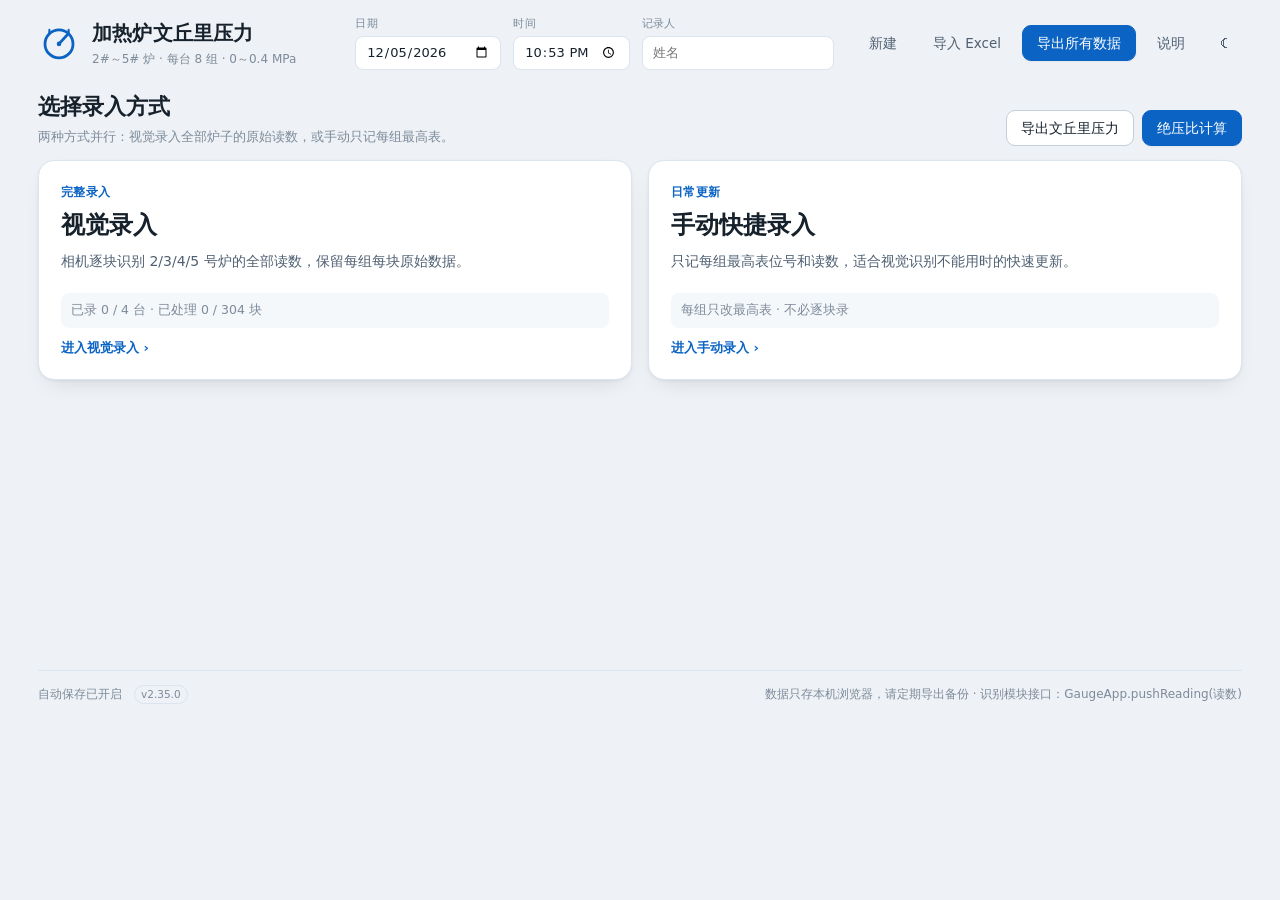
==== commit b245e94c: "fix: 重进手动模式不再恢复旧粘贴文本" ====
--- a/读表软件_手机版.html
+++ b/读表软件_手机版.html
@@ -2257,7 +2257,7 @@
 
   <footer class="foot">
     <span id="saveHint">自动保存已开启</span>
-    <span class="foot-version" id="appVersion">v2.34.0</span>
+    <span class="foot-version" id="appVersion">v2.35.0</span>
     <span class="foot-note">数据只存本机浏览器，请定期导出备份 · 识别模块接口：GaugeApp.pushReading(读数)</span>
   </footer>
 
@@ -2385,7 +2385,7 @@
         <li>手机只传一个文件：用 <code>读表软件_手机版.html</code>，CSS/JS 已内联；只传 <code>index.html</code> 会缺 <code>js/</code>、<code>assets/</code>，页面会空白或没样式。</li>
         <li>直接打开本地文件时，录入、导入导出、绝压比计算都能用；手机浏览器不允许 <code>file://</code> 调用摄像头。</li>
         <li>要实时相机：页面必须在 <code>https://</code> 开头的网址下；<code>file://</code> 和 <code>http://192.168…</code> 都不允许调用摄像头。可把单文件放到 GitHub Pages / Netlify / 公司 HTTPS 服务器，或用 App 包壳；不要用微信/QQ 的文件预览打开。</li>
-        <li>如果还显示旧界面：打开 <code>https://hanhaicangnan99.github.io/heater-venturi-reader/?v=2.34.0</code> 一次，或清除站点缓存；页脚会显示当前版本 <code>v2.34.0</code>。</li>
+        <li>如果还显示旧界面：打开 <code>https://hanhaicangnan99.github.io/heater-venturi-reader/?v=2.35.0</code> 一次，或清除站点缓存；页脚会显示当前版本 <code>v2.35.0</code>。</li>
       </ul>
       <h3>数据</h3>
       <ul>
@@ -4617,8 +4617,11 @@
     ui.view = 'quickImport';
     quick.model = null;
     quick.selectedId = null;
-    if (!quick.text && C.hasBatchData(batch)) quick.text = C.exportMode1(batch);
+    quick.text = C.hasBatchData(batch) ? C.exportMode1(batch) : '';
     quick.parsedText = quick.text;
+    quick.issues = [];
+    quick.message = '';
+    quick.applyIssues = [];
     render();
     scrollTop();
   }
